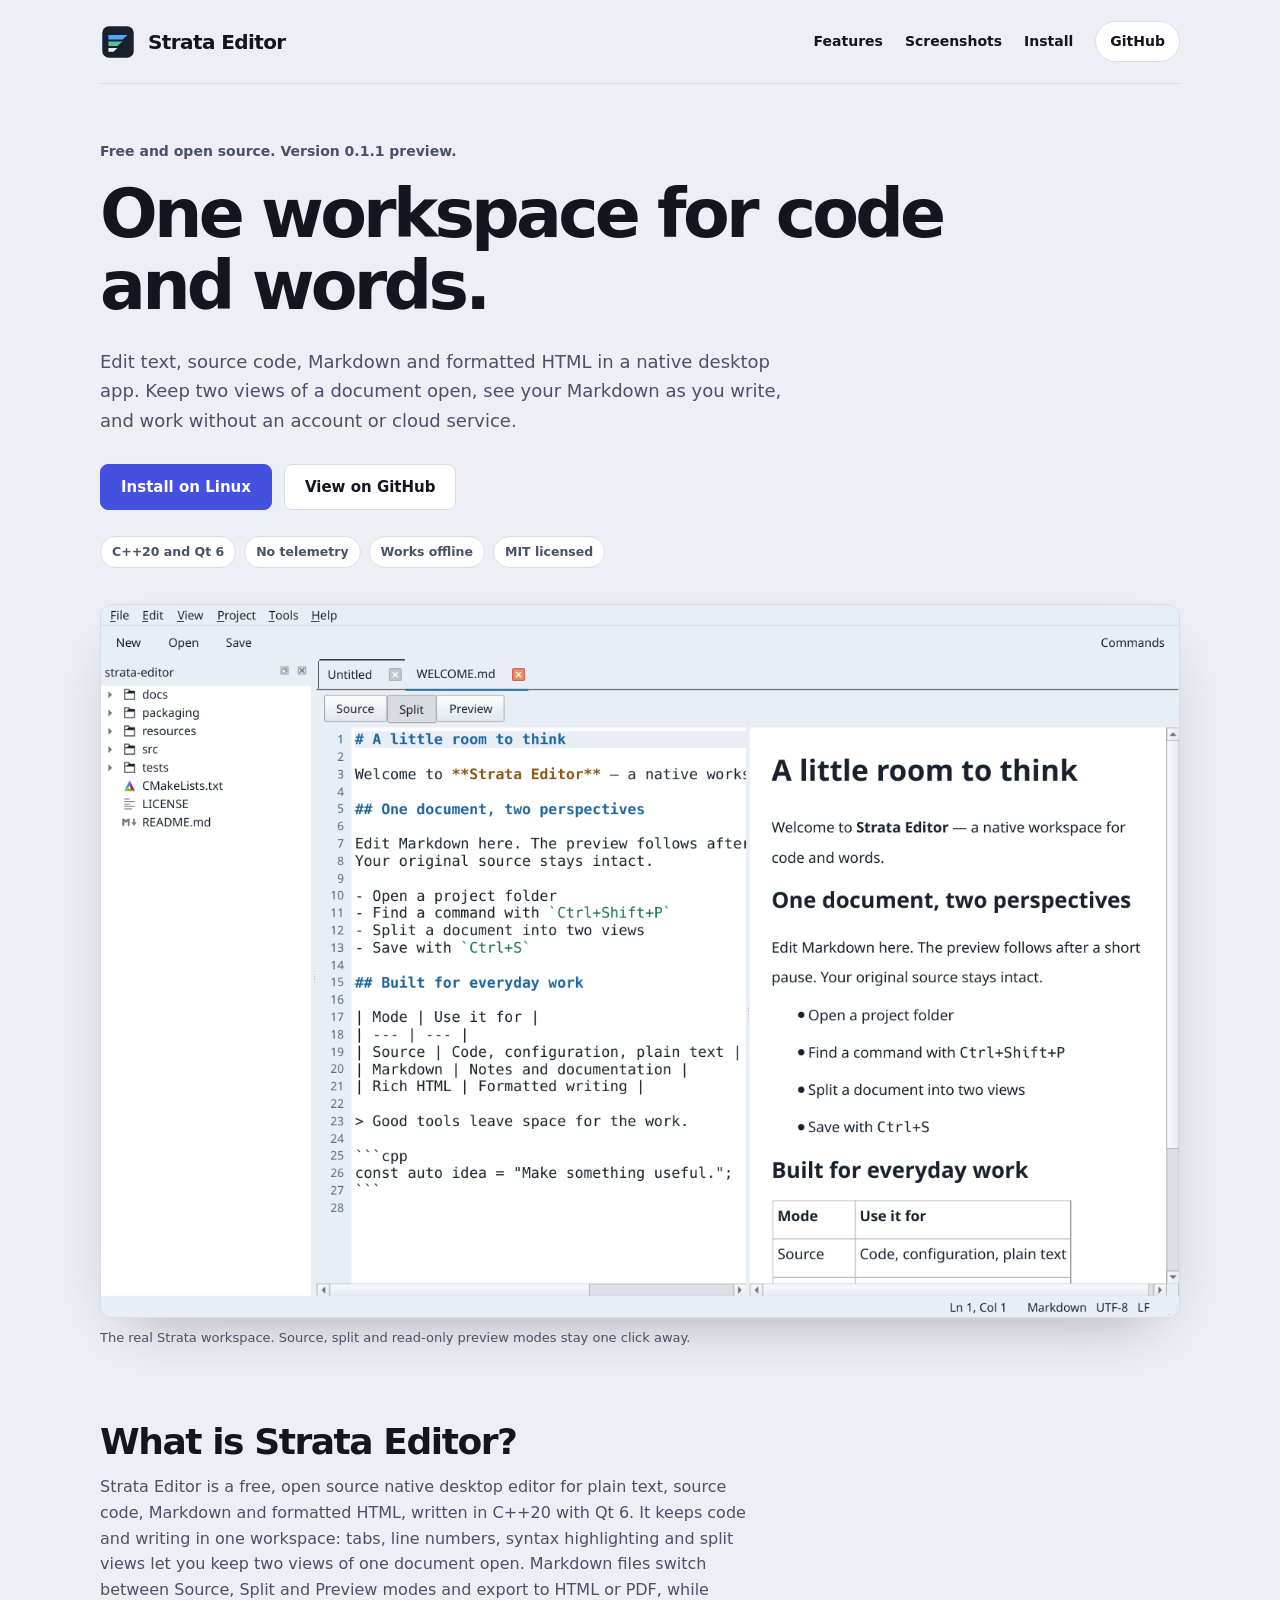
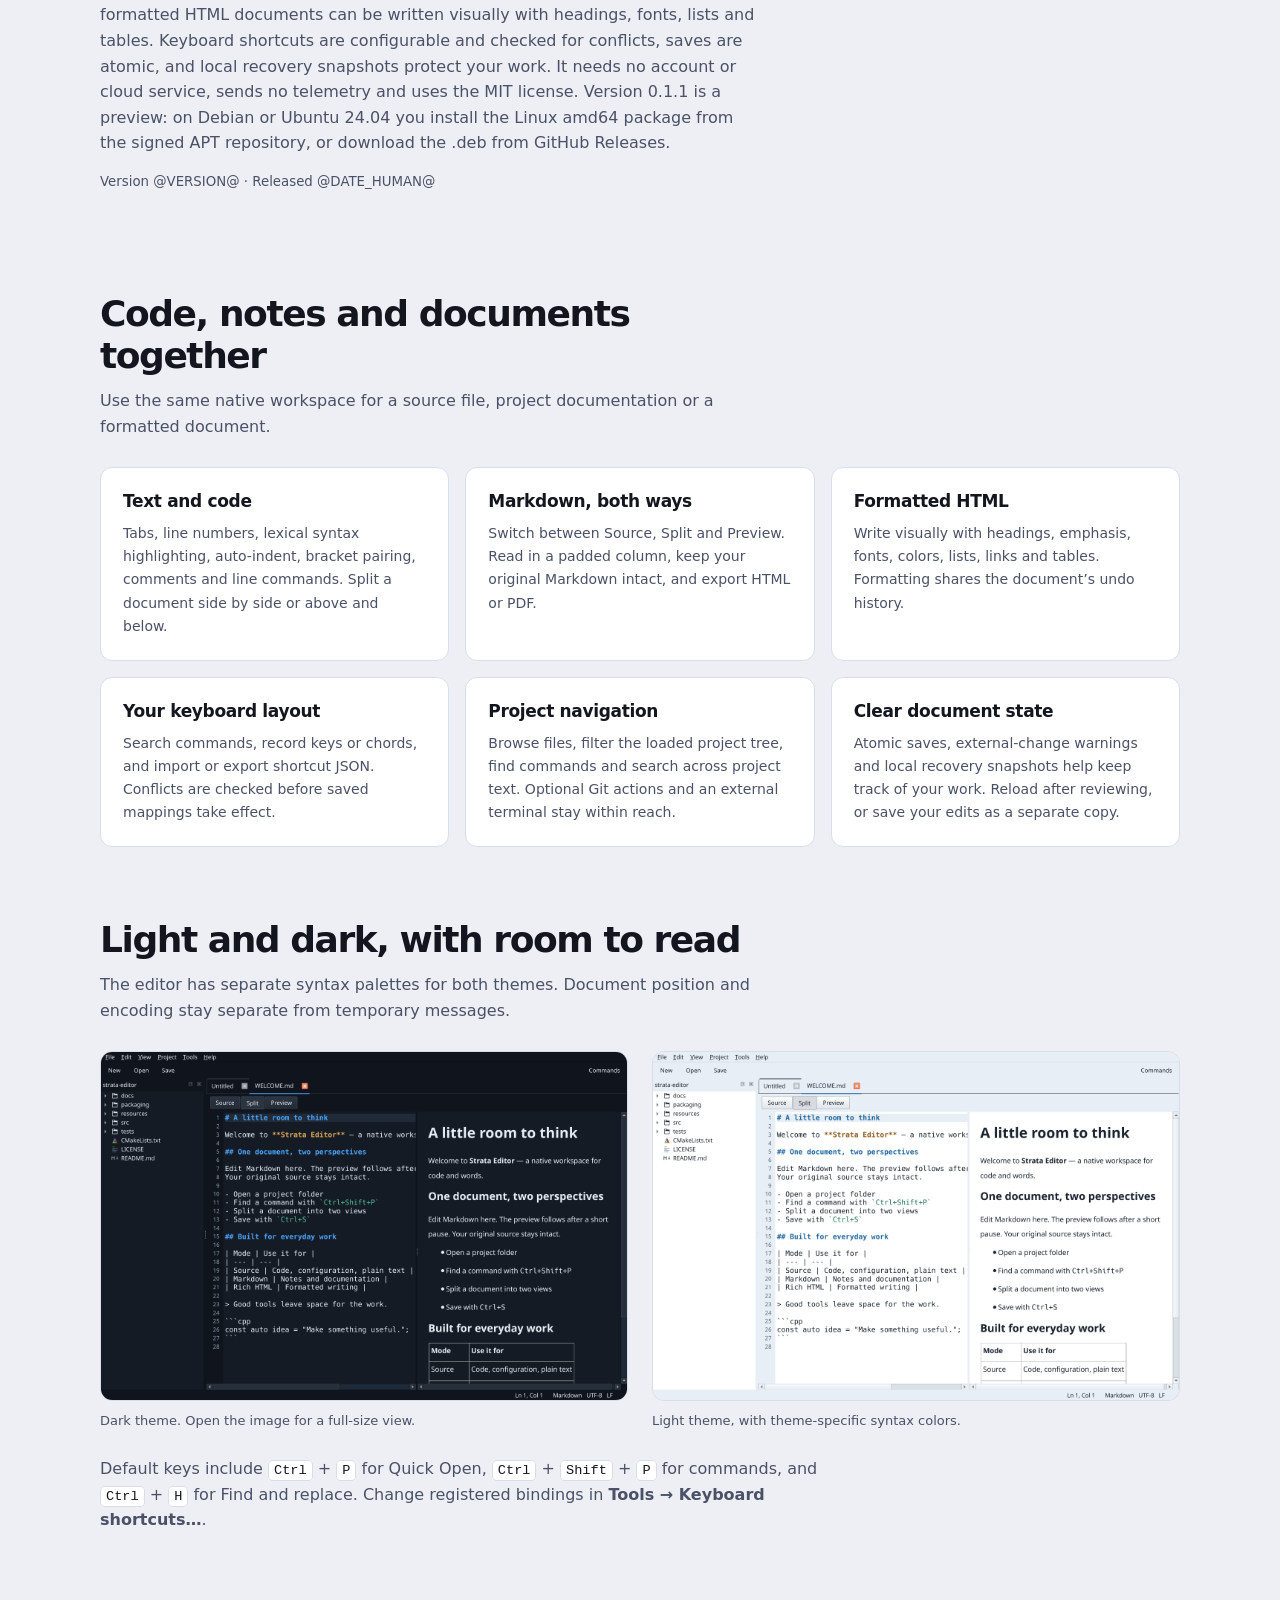
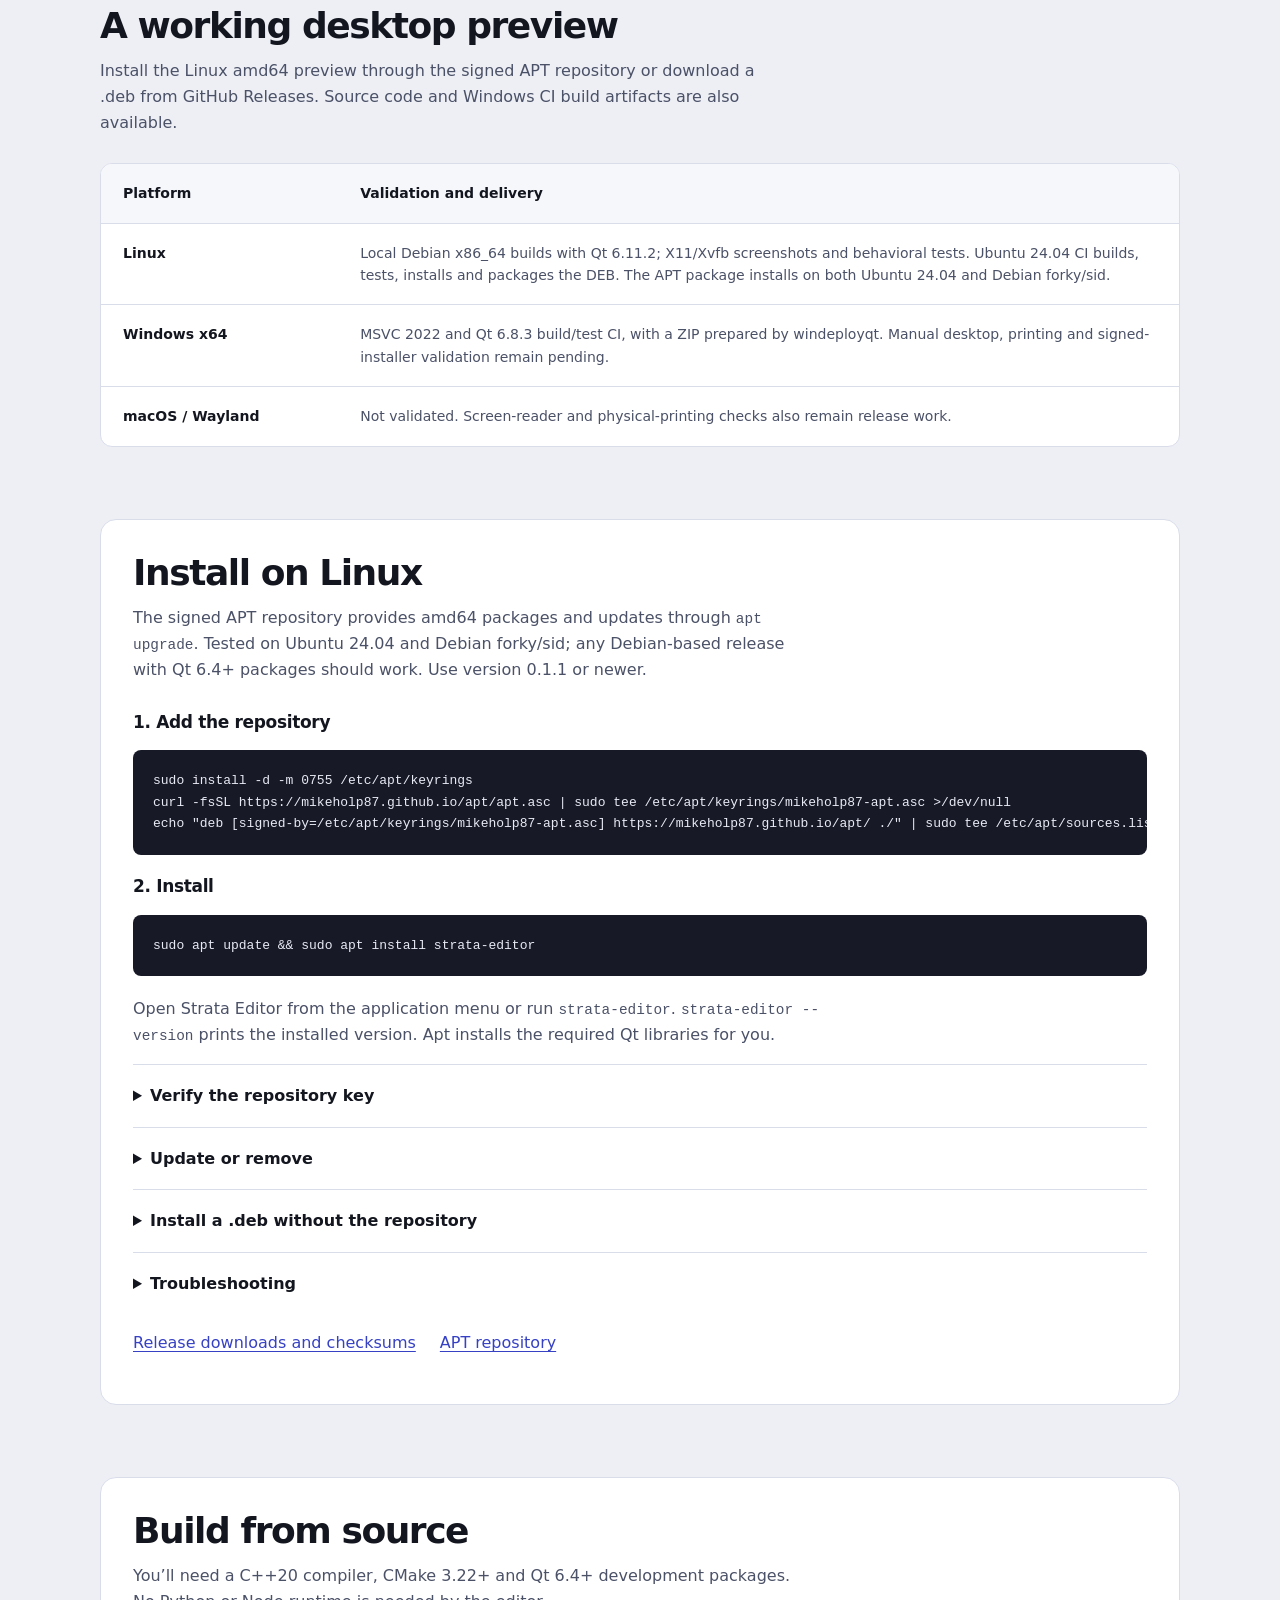
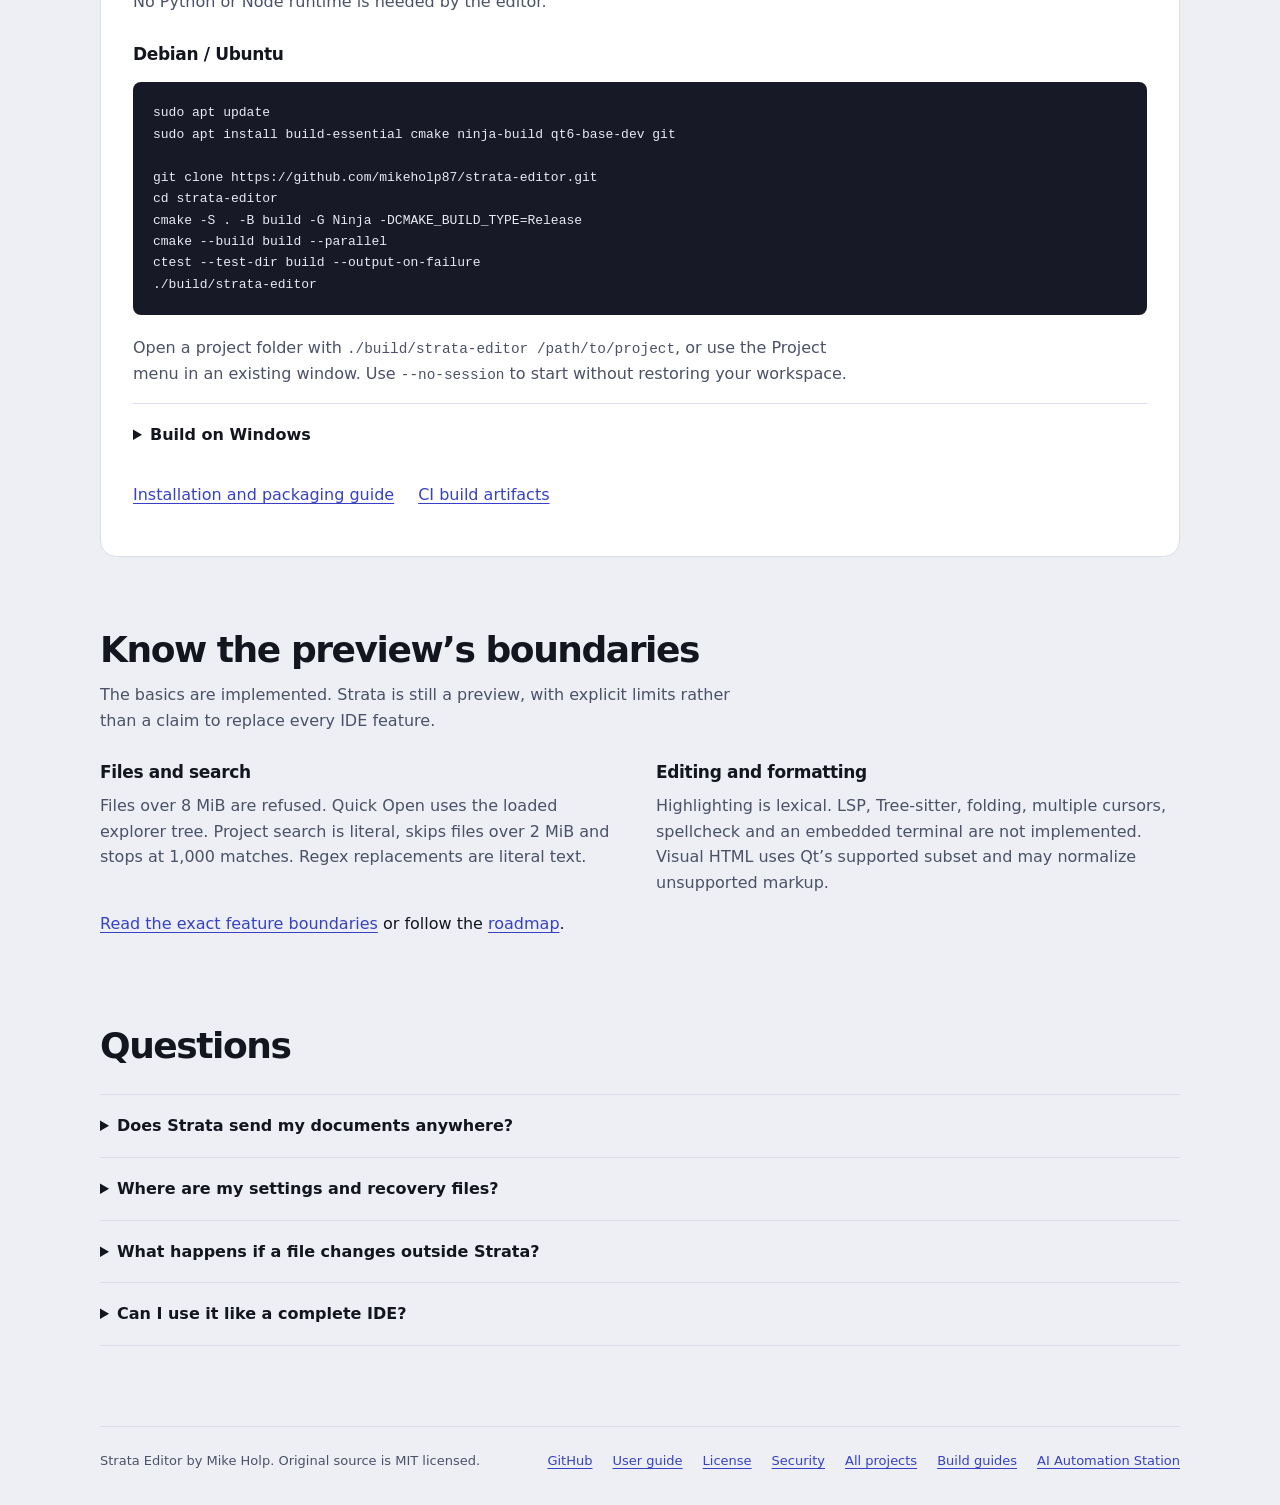
==== docs/index.html @ e6783d0c "Stamp the page version and date from the latest release The project page carries @VERSION@, @DATE@ a" ====
<!doctype html>
<html lang="en">
<head>
  <meta charset="utf-8">
  <meta name="viewport" content="width=device-width, initial-scale=1">
  <meta name="color-scheme" content="light dark">
  <meta name="theme-color" content="#edeff5" media="(prefers-color-scheme: light)">
  <meta name="theme-color" content="#0f1117" media="(prefers-color-scheme: dark)">
  <title>Strata Editor: native text, code and Markdown editing</title>
  <meta name="description" content="Strata Editor is a free, native C++20 and Qt 6 editor for text, code, Markdown and HTML. Split views, live preview, custom shortcuts, local recovery.">
  <link rel="canonical" href="https://mikeholp87.github.io/strata-editor/">
  <link rel="icon" href="./strata-editor.svg" type="image/svg+xml">
  <link rel="stylesheet" href="./site.css">
  <meta property="og:type" content="website">
  <meta property="og:site_name" content="Strata Editor">
  <meta property="og:title" content="Strata Editor: one workspace for code and words">
  <meta property="og:description" content="Native text, code, Markdown and rich HTML editing. Source/Split/Preview modes, customizable shortcuts and local recovery. Free and open source.">
  <meta property="og:url" content="https://mikeholp87.github.io/strata-editor/">
  <meta property="og:image" content="https://mikeholp87.github.io/strata-editor/screenshot.png">
  <meta property="og:image:alt" content="Strata Editor showing Markdown source beside its rendered preview in the dark theme">
  <meta name="twitter:card" content="summary_large_image">
  <meta name="twitter:title" content="Strata Editor: one workspace for code and words">
  <meta name="twitter:description" content="Native C++20 and Qt 6 editing for text, code, Markdown and formatted HTML. No telemetry or account.">
  <meta name="twitter:image" content="https://mikeholp87.github.io/strata-editor/screenshot.png">
  <meta name="twitter:image:alt" content="Strata Editor showing Markdown source beside its rendered preview in the dark theme">
  <script type="application/ld+json">
{
  "@context": "https://schema.org",
  "@type": "SoftwareApplication",
  "name": "Strata Editor",
  "description": "A native desktop editor for text, source code, Markdown and formatted HTML, with split views, live preview, configurable shortcuts and local recovery.",
  "applicationCategory": "DeveloperApplication",
  "operatingSystem": "Linux, Windows",
  "softwareVersion": "@VERSION@",
  "url": "https://mikeholp87.github.io/strata-editor/",
  "sameAs": "https://github.com/mikeholp87/strata-editor",
  "license": "https://github.com/mikeholp87/strata-editor/blob/main/LICENSE",
  "isAccessibleForFree": true,
  "author": {
    "@type": "Person",
    "name": "Mike Holp",
    "url": "https://www.ai-automation-station.com/about.html",
    "sameAs": [
      "https://github.com/mikeholp87",
      "https://www.ai-automation-station.com/"
    ]
  },
  "dateModified": "@DATE@",
  "downloadUrl": "https://github.com/mikeholp87/strata-editor/releases/latest"
}
</script>
</head>
<body>
  <a class="skip" href="#content">Skip to content</a>
  <div class="wrap">
    <header class="site-header">
      <a class="brand" href="./" aria-label="Strata Editor home"><img src="./strata-editor.svg" alt="" width="36" height="36">Strata Editor</a>
      <nav class="nav" aria-label="Main navigation">
        <a class="hide-small" href="#features">Features</a>
        <a class="hide-small" href="#screenshots">Screenshots</a>
        <a href="#install">Install</a>
        <a class="pill" href="https://github.com/mikeholp87/strata-editor">GitHub</a>
      </nav>
    </header>
    <main id="content">
      <section class="hero" aria-labelledby="hero-title">
        <p class="status">Free and open source. Version 0.1.1 preview.</p>
        <h1 id="hero-title">One workspace for code and words.</h1>
        <p class="lead">Edit text, source code, Markdown and formatted HTML in a native desktop app. Keep two views of a document open, see your Markdown as you write, and work without an account or cloud service.</p>
        <div class="actions">
          <a class="button" href="#install">Install on Linux</a>
          <a class="button secondary" href="https://github.com/mikeholp87/strata-editor">View on GitHub</a>
        </div>
        <ul class="badges" aria-label="Project highlights">
          <li>C++20 and Qt 6</li><li>No telemetry</li><li>Works offline</li><li>MIT licensed</li>
        </ul>
        <figure class="workspace">
          <picture>
              <source media="(prefers-color-scheme: light)" srcset="./screenshot-light.png">
              <img src="./screenshot.png" width="1416" height="936" fetchpriority="high" alt="Strata Editor with a project explorer, Markdown source on the left, and a rendered preview on the right">
          </picture>
          <figcaption>The real Strata workspace. Source, split and read-only preview modes stay one click away.</figcaption>
        </figure>
      </section>
<section id="what-is" class="section" aria-labelledby="what-is-title">
<div class="section-head">
<h2 id="what-is-title">What is Strata Editor?</h2>
<p>Strata Editor is a free, open source native desktop editor for plain text, source code, Markdown and formatted HTML, written in C++20 with Qt 6. It keeps code and writing in one workspace: tabs, line numbers, syntax highlighting and split views let you keep two views of one document open. Markdown files switch between Source, Split and Preview modes and export to HTML or PDF, while formatted HTML documents can be written visually with headings, fonts, lists and tables. Keyboard shortcuts are configurable and checked for conflicts, saves are atomic, and local recovery snapshots protect your work. It needs no account or cloud service, sends no telemetry and uses the MIT license. Version 0.1.1 is a preview: on Debian or Ubuntu 24.04 you install the Linux amd64 package from the signed APT repository, or download the .deb from GitHub Releases.</p>
<p><small>Version @VERSION@ · Released @DATE_HUMAN@</small></p>
</div>
</section>


      <section class="section" id="features" aria-labelledby="features-title">
        <div class="section-head">
          <h2 id="features-title">Code, notes and documents together</h2>
          <p>Use the same native workspace for a source file, project documentation or a formatted document.</p>
        </div>
        <div class="feature-grid">
          <article class="card"><h3>Text and code</h3><p>Tabs, line numbers, lexical syntax highlighting, auto-indent, bracket pairing, comments and line commands. Split a document side by side or above and below.</p></article>
          <article class="card"><h3>Markdown, both ways</h3><p>Switch between Source, Split and Preview. Read in a padded column, keep your original Markdown intact, and export HTML or PDF.</p></article>
          <article class="card"><h3>Formatted HTML</h3><p>Write visually with headings, emphasis, fonts, colors, lists, links and tables. Formatting shares the document’s undo history.</p></article>
          <article class="card"><h3>Your keyboard layout</h3><p>Search commands, record keys or chords, and import or export shortcut JSON. Conflicts are checked before saved mappings take effect.</p></article>
          <article class="card"><h3>Project navigation</h3><p>Browse files, filter the loaded project tree, find commands and search across project text. Optional Git actions and an external terminal stay within reach.</p></article>
          <article class="card"><h3>Clear document state</h3><p>Atomic saves, external-change warnings and local recovery snapshots help keep track of your work. Reload after reviewing, or save your edits as a separate copy.</p></article>
        </div>
      </section>

      <section class="section" id="screenshots" aria-labelledby="screenshots-title">
        <div class="section-head"><h2 id="screenshots-title">Light and dark, with room to read</h2><p>The editor has separate syntax palettes for both themes. Document position and encoding stay separate from temporary messages.</p></div>
        <div class="shots-grid">
          <figure class="shot"><a href="./screenshot.png"><img src="./screenshot.png" width="1416" height="936" loading="lazy" alt="Strata Editor’s Markdown split view in the dark theme"></a><figcaption>Dark theme. Open the image for a full-size view.</figcaption></figure>
          <figure class="shot"><a href="./screenshot-light.png"><img src="./screenshot-light.png" width="1416" height="936" loading="lazy" alt="Strata Editor’s Markdown split view in the light theme"></a><figcaption>Light theme, with theme-specific syntax colors.</figcaption></figure>
        </div>
        <p class="note">Default keys include <kbd>Ctrl</kbd> + <kbd>P</kbd> for Quick Open, <kbd>Ctrl</kbd> + <kbd>Shift</kbd> + <kbd>P</kbd> for commands, and <kbd>Ctrl</kbd> + <kbd>H</kbd> for Find and replace. Change registered bindings in <strong>Tools → Keyboard shortcuts…</strong>.</p>
      </section>

      <section class="section" id="platforms" aria-labelledby="platforms-title">
        <div class="section-head"><h2 id="platforms-title">A working desktop preview</h2><p>Install the Linux amd64 preview through the signed APT repository or download a .deb from GitHub Releases. Source code and Windows CI build artifacts are also available.</p></div>
        <div class="table-wrap" tabindex="0" role="region" aria-label="Platform validation, horizontally scrollable">
          <table aria-labelledby="platforms-title">
            <thead><tr><th scope="col">Platform</th><th scope="col">Validation and delivery</th></tr></thead>
            <tbody>
              <tr><th scope="row">Linux</th><td>Local Debian x86_64 builds with Qt 6.11.2; X11/Xvfb screenshots and behavioral tests. Ubuntu 24.04 CI builds, tests, installs and packages the DEB. The APT package installs on both Ubuntu 24.04 and Debian forky/sid.</td></tr>
              <tr><th scope="row">Windows x64</th><td>MSVC 2022 and Qt 6.8.3 build/test CI, with a ZIP prepared by windeployqt. Manual desktop, printing and signed-installer validation remain pending.</td></tr>
              <tr><th scope="row">macOS / Wayland</th><td>Not validated. Screen-reader and physical-printing checks also remain release work.</td></tr>
            </tbody>
          </table>
        </div>
      </section>

      <section class="section" id="install" aria-labelledby="install-title">
        <div class="build-panel">
          <div class="section-head"><h2 id="install-title">Install on Linux</h2><p>The signed APT repository provides amd64 packages and updates through <code>apt upgrade</code>. Tested on Ubuntu 24.04 and Debian forky/sid; any Debian-based release with Qt 6.4+ packages should work. Use version 0.1.1 or newer.</p></div>
          <h3>1. Add the repository</h3>
          <pre tabindex="0" role="region" aria-label="Add the APT repository"><code>sudo install -d -m 0755 /etc/apt/keyrings
curl -fsSL https://mikeholp87.github.io/apt/apt.asc | sudo tee /etc/apt/keyrings/mikeholp87-apt.asc &gt;/dev/null
echo &quot;deb [signed-by=/etc/apt/keyrings/mikeholp87-apt.asc] https://mikeholp87.github.io/apt/ ./&quot; | sudo tee /etc/apt/sources.list.d/mikeholp87-apt.list</code></pre>
          <h3>2. Install</h3>
          <pre tabindex="0" role="region" aria-label="Install Strata Editor"><code>sudo apt update &amp;&amp; sudo apt install strata-editor</code></pre>
          <p>Open Strata Editor from the application menu or run <code>strata-editor</code>. <code>strata-editor --version</code> prints the installed version. Apt installs the required Qt libraries for you.</p>
          <details><summary>Verify the repository key</summary><p>The key fingerprint should be <code>E4C2 92E5 08CB 8700 6F7C 904E 7F08 D91D 3A1D 8F76</code>.</p>
            <pre tabindex="0" role="region" aria-label="Show the key fingerprint"><code>gpg --show-keys --with-fingerprint /etc/apt/keyrings/mikeholp87-apt.asc</code></pre>
          </details>
          <details><summary>Update or remove</summary><p>Updates arrive with your normal system upgrades. Settings, sessions and recovery files stay in <code>~/.local/share/StrataEditor/</code> until you delete them.</p>
            <pre tabindex="0" role="region" aria-label="Update and remove commands"><code># update
sudo apt update &amp;&amp; sudo apt upgrade

# remove the app
sudo apt remove strata-editor

# also remove the repository
sudo rm /etc/apt/sources.list.d/mikeholp87-apt.list /etc/apt/keyrings/mikeholp87-apt.asc</code></pre>
          </details>
          <details><summary>Install a .deb without the repository</summary><p>Download the .deb and <code>SHA256SUMS</code> from the release page, check the checksum, then install the file. A manually installed .deb does not update itself.</p>
            <pre tabindex="0" role="region" aria-label="Install a downloaded deb"><code>sha256sum -c SHA256SUMS --ignore-missing
sudo apt install ./strata-editor_&lt;version&gt;_amd64.deb</code></pre>
          </details>
          <details><summary>Troubleshooting</summary><p>If apt says <code>libqt6gui6t64 ... is not installable</code>, you are getting version 0.1.0, which named Qt packages that Debian does not have. Run <code>sudo apt update</code> and install again to get 0.1.1 or newer.</p><p>If <code>strata-editor --version</code> shows an older version after upgrading, an earlier manual copy such as <code>~/.local/bin/strata-editor</code> comes first in your <code>PATH</code>. Check with <code>type -a strata-editor</code>.</p></details>
          <p class="build-links"><a href="https://github.com/mikeholp87/strata-editor/releases">Release downloads and checksums</a><a href="https://mikeholp87.github.io/apt/">APT repository</a></p>
        </div>
      </section>

      <section class="section" id="build" aria-labelledby="build-title">
        <div class="build-panel">
          <div class="section-head"><h2 id="build-title">Build from source</h2><p>You’ll need a C++20 compiler, CMake 3.22+ and Qt 6.4+ development packages. No Python or Node runtime is needed by the editor.</p></div>
          <h3>Debian / Ubuntu</h3>
          <pre tabindex="0" role="region" aria-label="Linux build commands"><code>sudo apt update
sudo apt install build-essential cmake ninja-build qt6-base-dev git

git clone https://github.com/mikeholp87/strata-editor.git
cd strata-editor
cmake -S . -B build -G Ninja -DCMAKE_BUILD_TYPE=Release
cmake --build build --parallel
ctest --test-dir build --output-on-failure
./build/strata-editor</code></pre>
          <p>Open a project folder with <code>./build/strata-editor /path/to/project</code>, or use the Project menu in an existing window. Use <code>--no-session</code> to start without restoring your workspace.</p>
          <details><summary>Build on Windows</summary><p>Use a Visual Studio 2022 developer PowerShell and a matching Qt 6 x64 installation. Replace the example Qt path with your own.</p>
            <pre tabindex="0" role="region" aria-label="Windows build commands"><code>git clone https://github.com/mikeholp87/strata-editor.git
cd strata-editor
$strataQt = "C:/Qt/6.8.3/msvc2022_64"
$env:PATH = "$strataQt/bin;$env:PATH"
cmake -S . -B build -A x64 -DCMAKE_PREFIX_PATH="$strataQt"
cmake --build build --config Release --parallel
ctest --test-dir build -C Release --output-on-failure
.\build\Release\strata-editor.exe</code></pre>
          </details>
          <p class="build-links"><a href="https://github.com/mikeholp87/strata-editor/blob/main/docs/BUILDING.md">Installation and packaging guide</a><a href="https://github.com/mikeholp87/strata-editor/actions/workflows/build.yml">CI build artifacts</a></p>
        </div>
      </section>

      <section class="section" id="preview" aria-labelledby="preview-title">
        <div class="section-head"><h2 id="preview-title">Know the preview’s boundaries</h2><p>The basics are implemented. Strata is still a preview, with explicit limits rather than a claim to replace every IDE feature.</p></div>
        <div class="limits-grid">
          <div><h3>Files and search</h3><p>Files over 8 MiB are refused. Quick Open uses the loaded explorer tree. Project search is literal, skips files over 2 MiB and stops at 1,000 matches. Regex replacements are literal text.</p></div>
          <div><h3>Editing and formatting</h3><p>Highlighting is lexical. LSP, Tree-sitter, folding, multiple cursors, spellcheck and an embedded terminal are not implemented. Visual HTML uses Qt’s supported subset and may normalize unsupported markup.</p></div>
        </div>
        <p><a href="https://github.com/mikeholp87/strata-editor/blob/main/docs/FEATURES.md">Read the exact feature boundaries</a> or follow the <a href="https://github.com/mikeholp87/strata-editor/blob/main/docs/ROADMAP.md">roadmap</a>.</p>
      </section>

      <section class="section faq" id="faq" aria-labelledby="faq-title">
        <div class="section-head"><h2 id="faq-title">Questions</h2></div>
        <details><summary>Does Strata send my documents anywhere?</summary><p>No. There is no telemetry, account or cloud service. Editing and preview rendering work offline, and document content cannot load remote images or resources. Optional Git and terminal actions use your system tools only when you request them.</p></details>
        <details><summary>Where are my settings and recovery files?</summary><p>Preferences use QSettings under StrataEditor/StrataEditor. Session and recovery files use the platform’s application-data directory, normally <code>~/.local/share/StrataEditor/strata-editor</code> on Linux. Recovery files can contain unsaved document text. A single application instance owns this storage.</p></details>
        <details><summary>What happens if a file changes outside Strata?</summary><p>The editor keeps your buffer and displays a persistent warning. Saving over the changed file is blocked. Reload after reviewing, or save a separate copy; reloading unsaved edits asks before discarding them.</p></details>
        <details><summary>Can I use it like a complete IDE?</summary><p>The preview handles everyday text, code and writing workflows. Language servers, parser-based highlighting, project-wide replacement and other advanced features remain on the roadmap. See the <a href="https://github.com/mikeholp87/strata-editor/blob/main/README.md">README</a> for current capabilities and limitations.</p></details>
      </section>
    </main>
    <footer class="site-footer"><p>Strata Editor by Mike Holp. Original source is MIT licensed.</p><nav aria-label="Footer"><a href="https://github.com/mikeholp87/strata-editor">GitHub</a><a href="https://github.com/mikeholp87/strata-editor/blob/main/docs/USER_GUIDE.md">User guide</a><a href="https://github.com/mikeholp87/strata-editor/blob/main/LICENSE">License</a><a href="https://github.com/mikeholp87/strata-editor/blob/main/SECURITY.md">Security</a><a href="https://mikeholp87.github.io/">All projects</a><a href="https://www.ai-automation-station.com/guides.html">Build guides</a><a href="https://www.ai-automation-station.com/">AI Automation Station</a></nav></footer>
  </div>
</body>
</html>
---- docs/site.css ----
:root {
  color-scheme: light dark;
  --bg: #edeff5;
  --paper: #fff;
  --soft: #f6f7fb;
  --ink: #14161f;
  --muted: #4b5167;
  --line: #d9ddea;
  --blue: #4350e0;
  --blue-ink: #3641c4;
  --on-blue: #fff;
  --code-bg: #171a26;
  --code-ink: #e8eaf4;
  font-family: Inter, "Segoe UI", system-ui, -apple-system, sans-serif;
  color: var(--ink);
  background: var(--bg);
  font-synthesis: none;
  text-rendering: optimizeLegibility;
  scroll-behavior: smooth;
}
@media (prefers-color-scheme: dark) {
  :root {
    --bg: #0f1117;
    --paper: #171a23;
    --soft: #1b1f2a;
    --ink: #eef0f7;
    --muted: #a9afc4;
    --line: #2a2f3d;
    --blue: #8b95ff;
    --blue-ink: #a3abff;
    --on-blue: #0f1117;
    --code-bg: #0a0c12;
  }
}
* { box-sizing: border-box; }
body { margin: 0; font-size: 16px; line-height: 1.6; }
a { color: var(--blue-ink); text-underline-offset: .2em; }
a:hover { text-decoration-thickness: 2px; }
a:focus-visible, summary:focus-visible, [tabindex]:focus-visible {
  outline: 3px solid var(--blue);
  outline-offset: 4px;
  border-radius: 4px;
}
.skip {
  position: absolute;
  left: 12px;
  top: -80px;
  z-index: 10;
  padding: 10px 14px;
  border-radius: 8px;
  background: var(--blue);
  color: var(--on-blue);
  font-weight: 700;
}
.skip:focus { top: 12px; }
.wrap { width: min(1080px, calc(100% - 40px)); margin: auto; }
.site-header {
  min-height: 84px;
  display: flex;
  align-items: center;
  justify-content: space-between;
  gap: 16px;
  border-bottom: 1px solid var(--line);
}
.brand {
  display: inline-flex;
  align-items: center;
  gap: 12px;
  color: var(--ink);
  font-size: 20px;
  font-weight: 750;
  letter-spacing: -.03em;
  text-decoration: none;
  white-space: nowrap;
}
.brand img { display: block; }
.nav { display: flex; align-items: center; gap: 22px; font-size: 14px; font-weight: 600; }
.nav a { color: var(--ink); text-decoration: none; }
.nav a:hover { color: var(--blue-ink); text-decoration: underline; }
.pill { padding: 8px 14px; border: 1px solid var(--line); border-radius: 999px; background: var(--paper); }
.hero { padding: 56px 0 0; }
.status { margin: 0 0 16px; color: var(--muted); font-size: 14px; font-weight: 650; }
h1 { max-width: 20ch; margin: 0; font-size: clamp(38px, 5.5vw, 68px); line-height: 1.06; letter-spacing: -.055em; }
.lead { max-width: 60ch; margin: 24px 0 0; color: var(--muted); font-size: 18px; line-height: 1.65; }
.actions { display: flex; flex-wrap: wrap; gap: 12px; margin-top: 28px; }
.button { display: inline-flex; align-items: center; min-height: 46px; padding: 8px 20px; border: 1px solid var(--blue); border-radius: 8px; background: var(--blue); color: var(--on-blue); font-size: 15px; font-weight: 750; text-decoration: none; }
.button:hover { text-decoration: underline; }
.button.secondary { border-color: var(--line); background: var(--paper); color: var(--ink); }
.badges { display: flex; flex-wrap: wrap; gap: 8px; margin: 26px 0 0; padding: 0; list-style: none; }
.badges li { padding: 5px 11px; border: 1px solid var(--line); border-radius: 999px; background: var(--paper); color: var(--muted); font-size: 12.5px; font-weight: 650; }
.workspace { margin: 36px 0 0; }
.workspace img, .shot img { display: block; width: 100%; height: auto; border: 1px solid var(--line); border-radius: 12px; background: var(--paper); }
.workspace img { box-shadow: 0 24px 60px -28px rgb(20 22 31 / 35%); }
figcaption { margin-top: 10px; color: var(--muted); font-size: 13px; }
.section { padding-top: 72px; scroll-margin-top: 24px; }
.section-head { max-width: 65ch; margin-bottom: 28px; }
h2 { margin: 0; font-size: clamp(26px, 3.2vw, 36px); letter-spacing: -.04em; line-height: 1.15; }
h3 { margin: 0 0 8px; font-size: 17px; letter-spacing: -.02em; line-height: 1.4; }
.section-head p { margin: 12px 0 0; color: var(--muted); }
.feature-grid { display: grid; grid-template-columns: repeat(3, minmax(0, 1fr)); gap: 16px; }
.card { padding: 22px; border: 1px solid var(--line); border-radius: 12px; background: var(--paper); }
.card p { margin: 0; color: var(--muted); font-size: 14px; line-height: 1.65; }
.shots-grid { display: grid; grid-template-columns: repeat(2, minmax(0, 1fr)); gap: 24px; }
.shot { min-width: 0; margin: 0; }
.shot a { display: block; }
.note { max-width: 72ch; margin: 24px 0 0; color: var(--muted); }
kbd { padding: 2px 5px; border: 1px solid var(--line); border-radius: 4px; background: var(--paper); color: var(--ink); font-size: .85em; }
.table-wrap { overflow-x: auto; border: 1px solid var(--line); border-radius: 12px; background: var(--paper); }
table { width: 100%; border-collapse: collapse; text-align: left; }
th, td { padding: 18px 22px; border-bottom: 1px solid var(--line); vertical-align: top; }
thead { background: var(--soft); }
th { font-size: 14px; font-weight: 700; }
tbody th { width: 22%; min-width: 150px; }
td { color: var(--muted); font-size: 14px; }
tbody tr:last-child > * { border-bottom: 0; }
.build-panel { padding: 32px; border: 1px solid var(--line); border-radius: 16px; background: var(--paper); }
.build-panel p { max-width: 72ch; color: var(--muted); overflow-wrap: anywhere; }
pre { margin: 16px 0 20px; padding: 20px; overflow-x: auto; border-radius: 8px; background: var(--code-bg); color: var(--code-ink); font-size: 13px; line-height: 1.65; tab-size: 2; }
code, kbd { font-family: ui-monospace, "Cascadia Code", "SFMono-Regular", Consolas, monospace; }
p code { overflow-wrap: anywhere; font-size: .9em; }
.build-links { display: flex; flex-wrap: wrap; gap: 10px 24px; }
.limits-grid { display: grid; grid-template-columns: repeat(2, minmax(0, 1fr)); gap: 32px; }
.limits-grid p { max-width: 65ch; margin: 0; color: var(--muted); }
details { border-top: 1px solid var(--line); }
summary { padding: 18px 0; cursor: pointer; font-weight: 650; }
details p { max-width: 72ch; margin: 0 0 20px; color: var(--muted); overflow-wrap: anywhere; }
.faq details:last-child { border-bottom: 1px solid var(--line); }
.site-footer { display: flex; flex-wrap: wrap; justify-content: space-between; gap: 12px 24px; margin-top: 80px; padding: 24px 0 36px; border-top: 1px solid var(--line); color: var(--muted); font-size: 13px; }
.site-footer p { margin: 0; }
.site-footer nav { display: flex; flex-wrap: wrap; gap: 6px 20px; }
@media (max-width: 850px) {
  .feature-grid { grid-template-columns: repeat(2, minmax(0, 1fr)); }
}
@media (max-width: 640px) {
  .wrap { width: calc(100% - 32px); }
  .site-header { min-height: 72px; }
  .brand { gap: 8px; font-size: 18px; }
  .brand img { width: 30px; height: 30px; }
  .nav { gap: 12px; font-size: 13px; }
  .nav .hide-small { display: none; }
  .pill { padding: 7px 10px; }
  .hero { padding-top: 36px; }
  .section { padding-top: 52px; }
  .feature-grid, .shots-grid, .limits-grid { grid-template-columns: 1fr; }
  .shots-grid, .limits-grid { gap: 24px; }
  .build-panel { padding: 24px 18px; }
  th, td { padding: 14px; }
  tbody th { min-width: 110px; }
  pre { padding: 16px; font-size: 12px; }
  .site-footer { margin-top: 56px; }
}
@media (max-width: 359px) {
  .brand { font-size: 16px; }
  .nav { gap: 8px; }
  .pill { padding-inline: 8px; }
}
@media (prefers-reduced-motion: reduce) {
  :root { scroll-behavior: auto; }
}
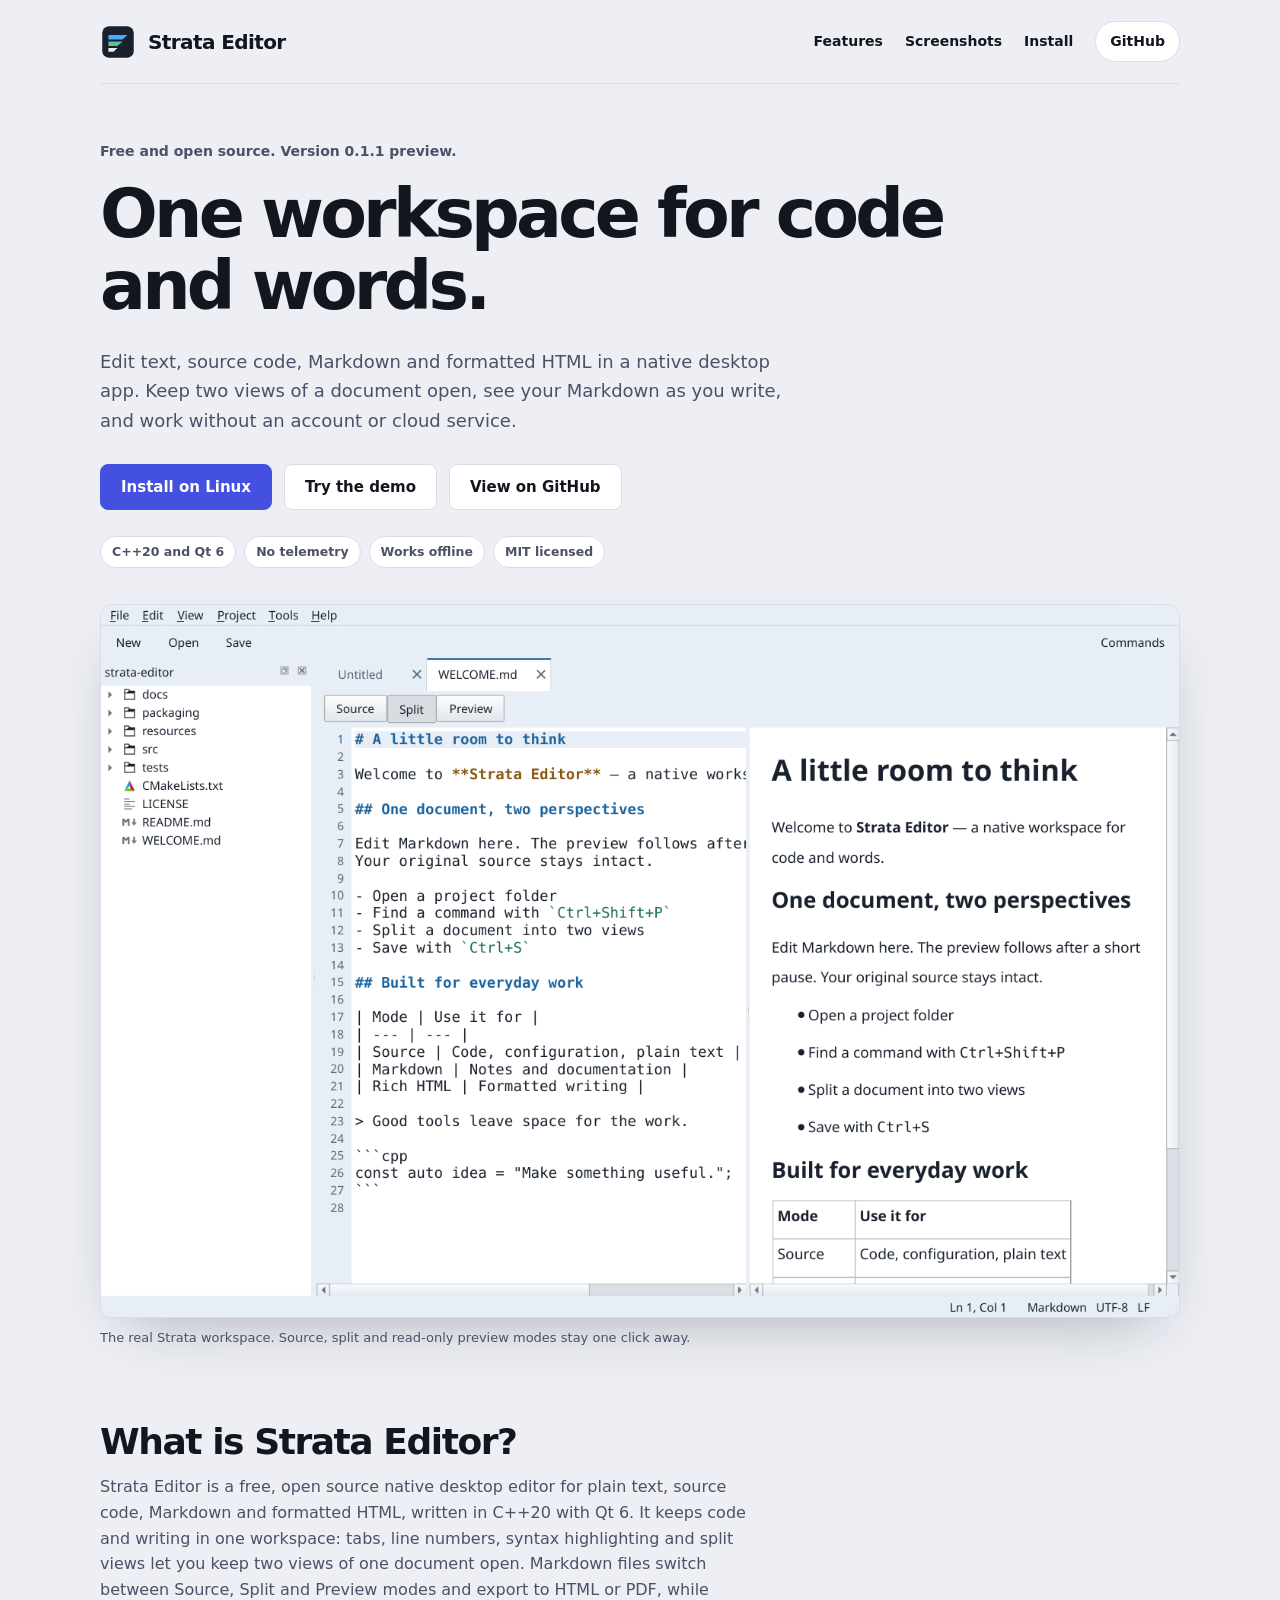
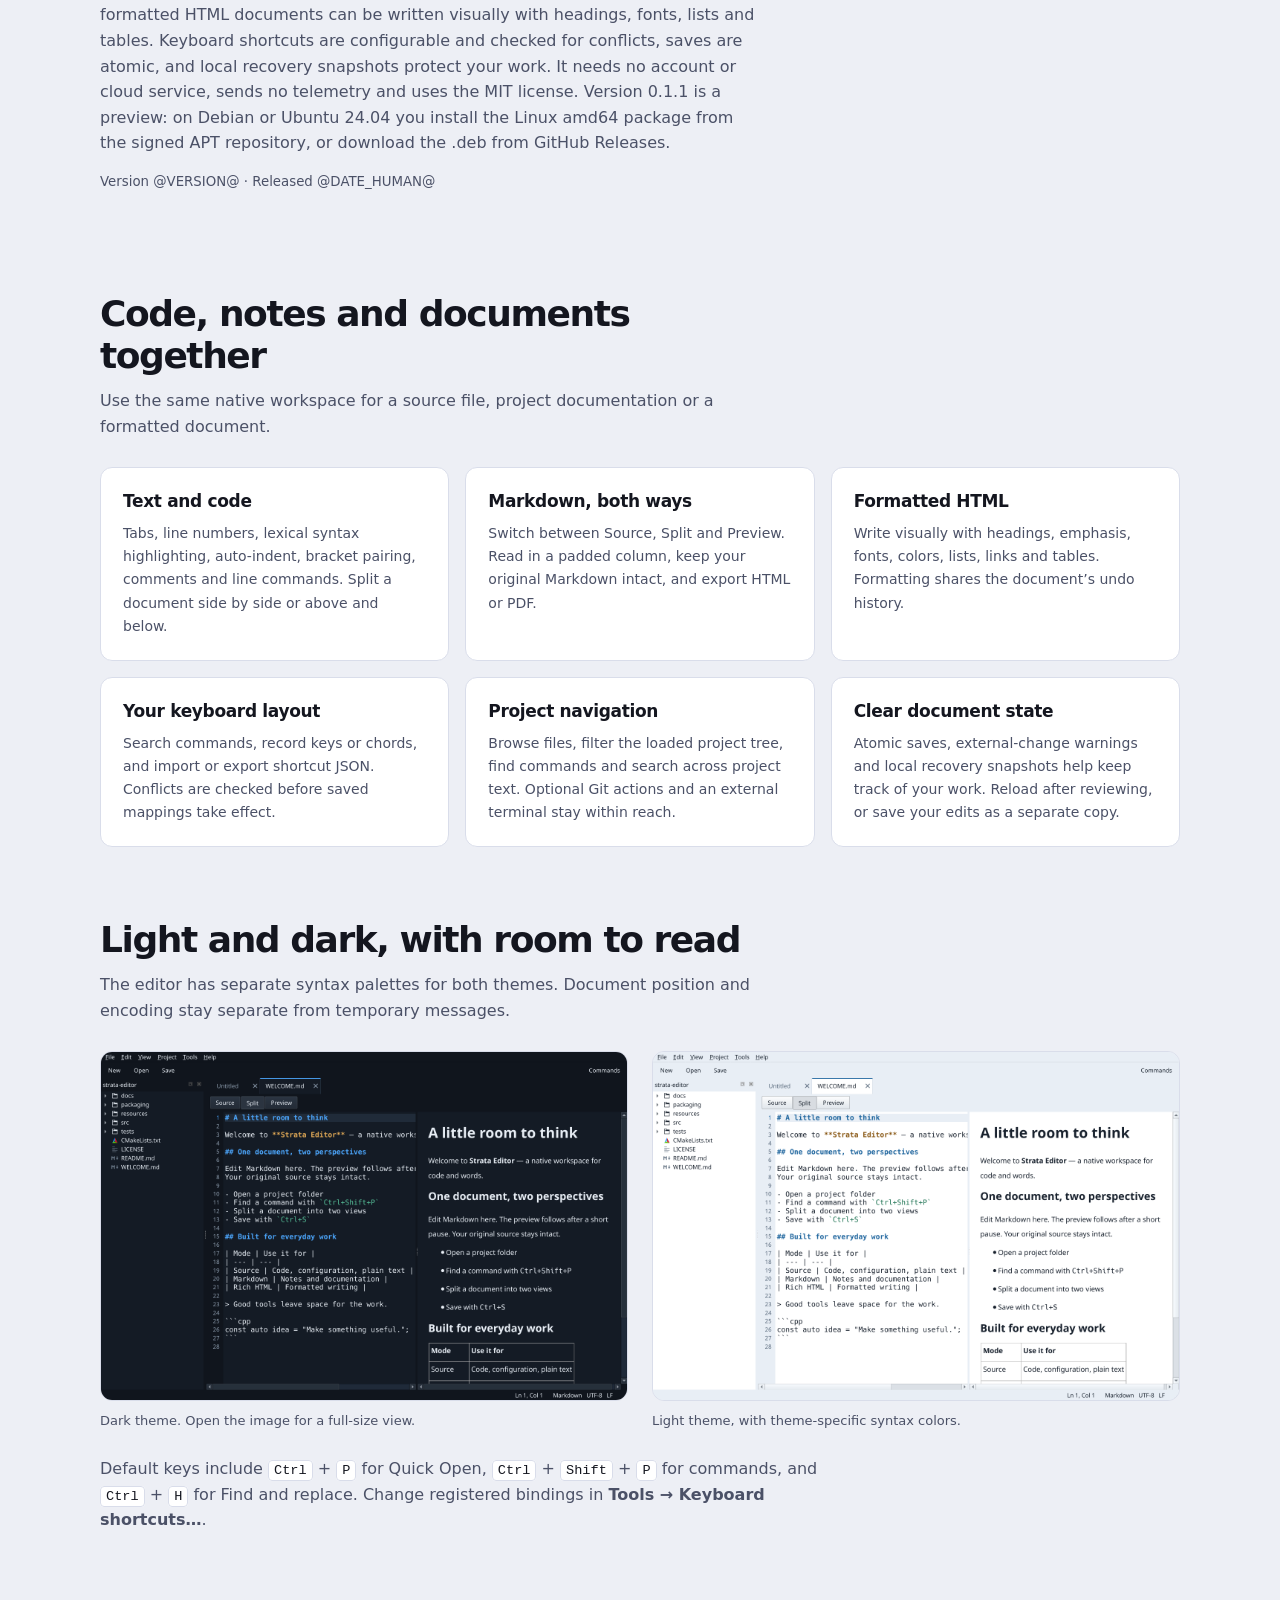
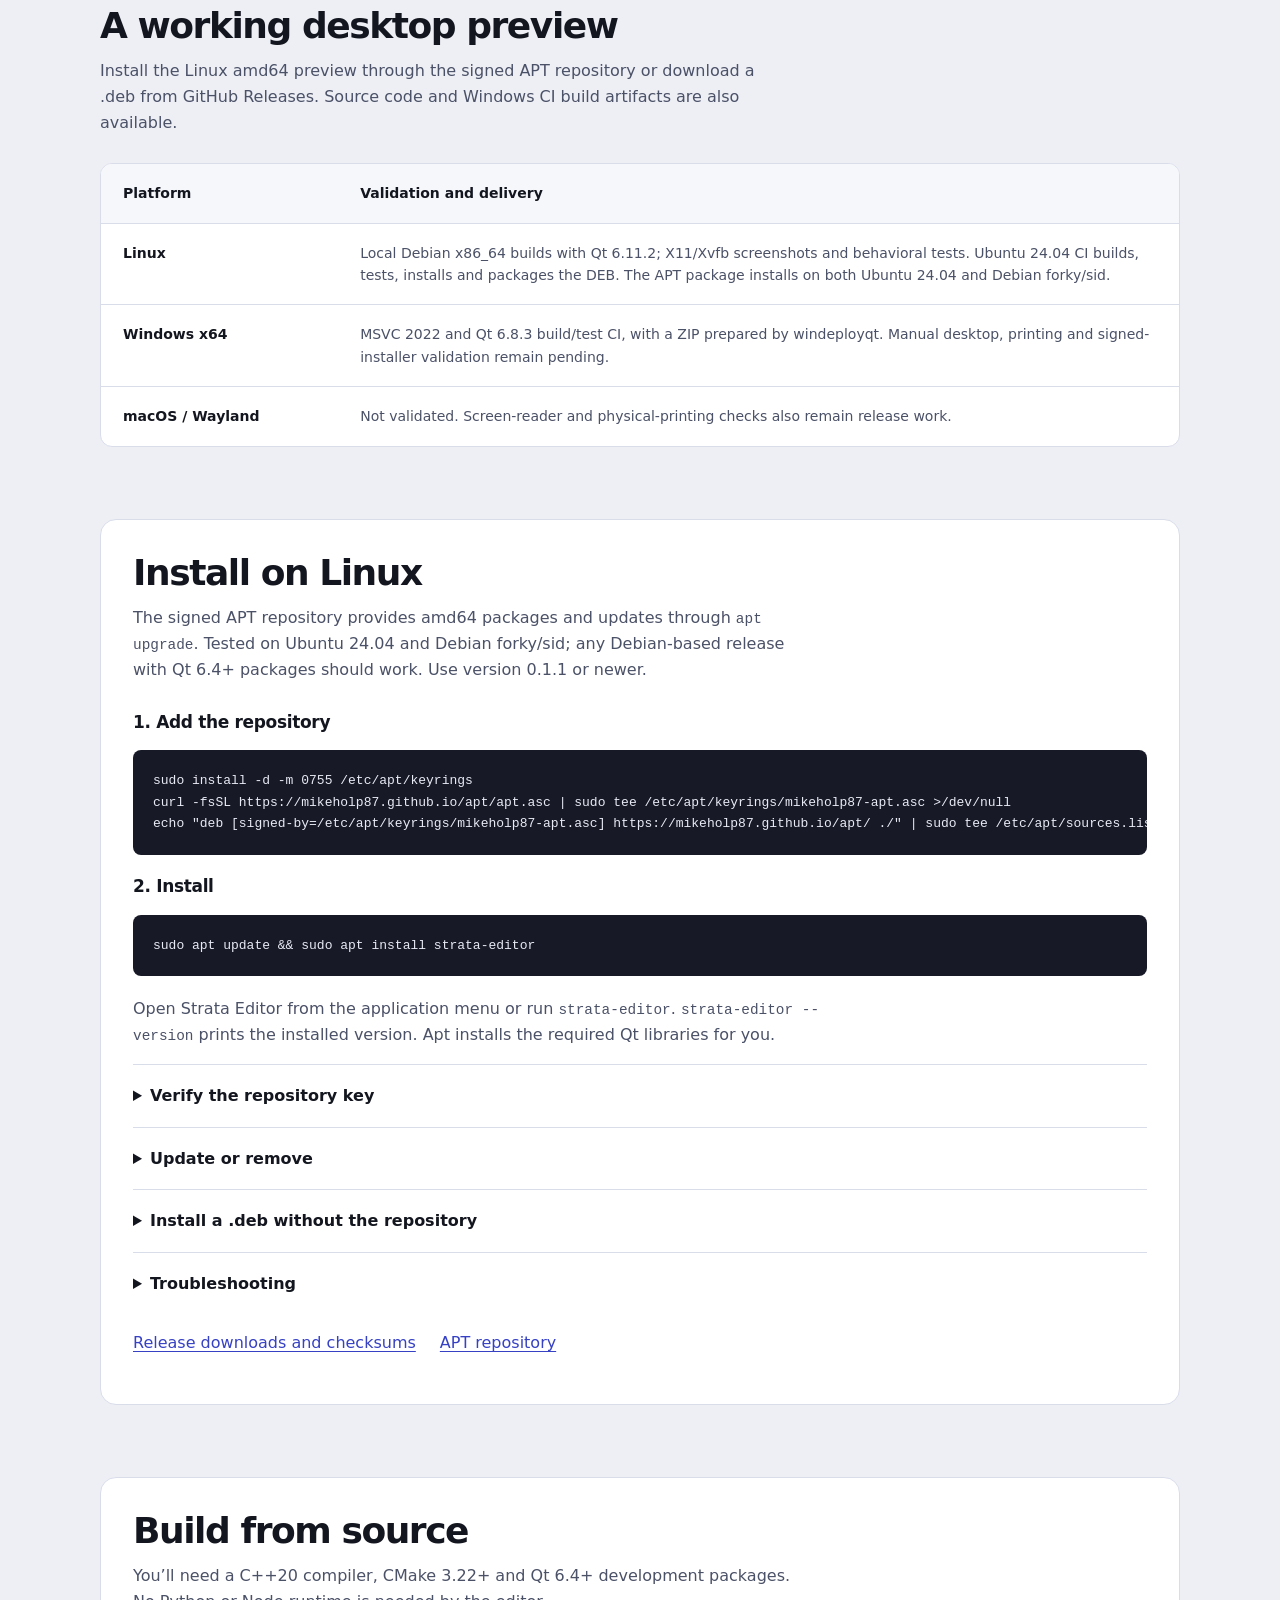
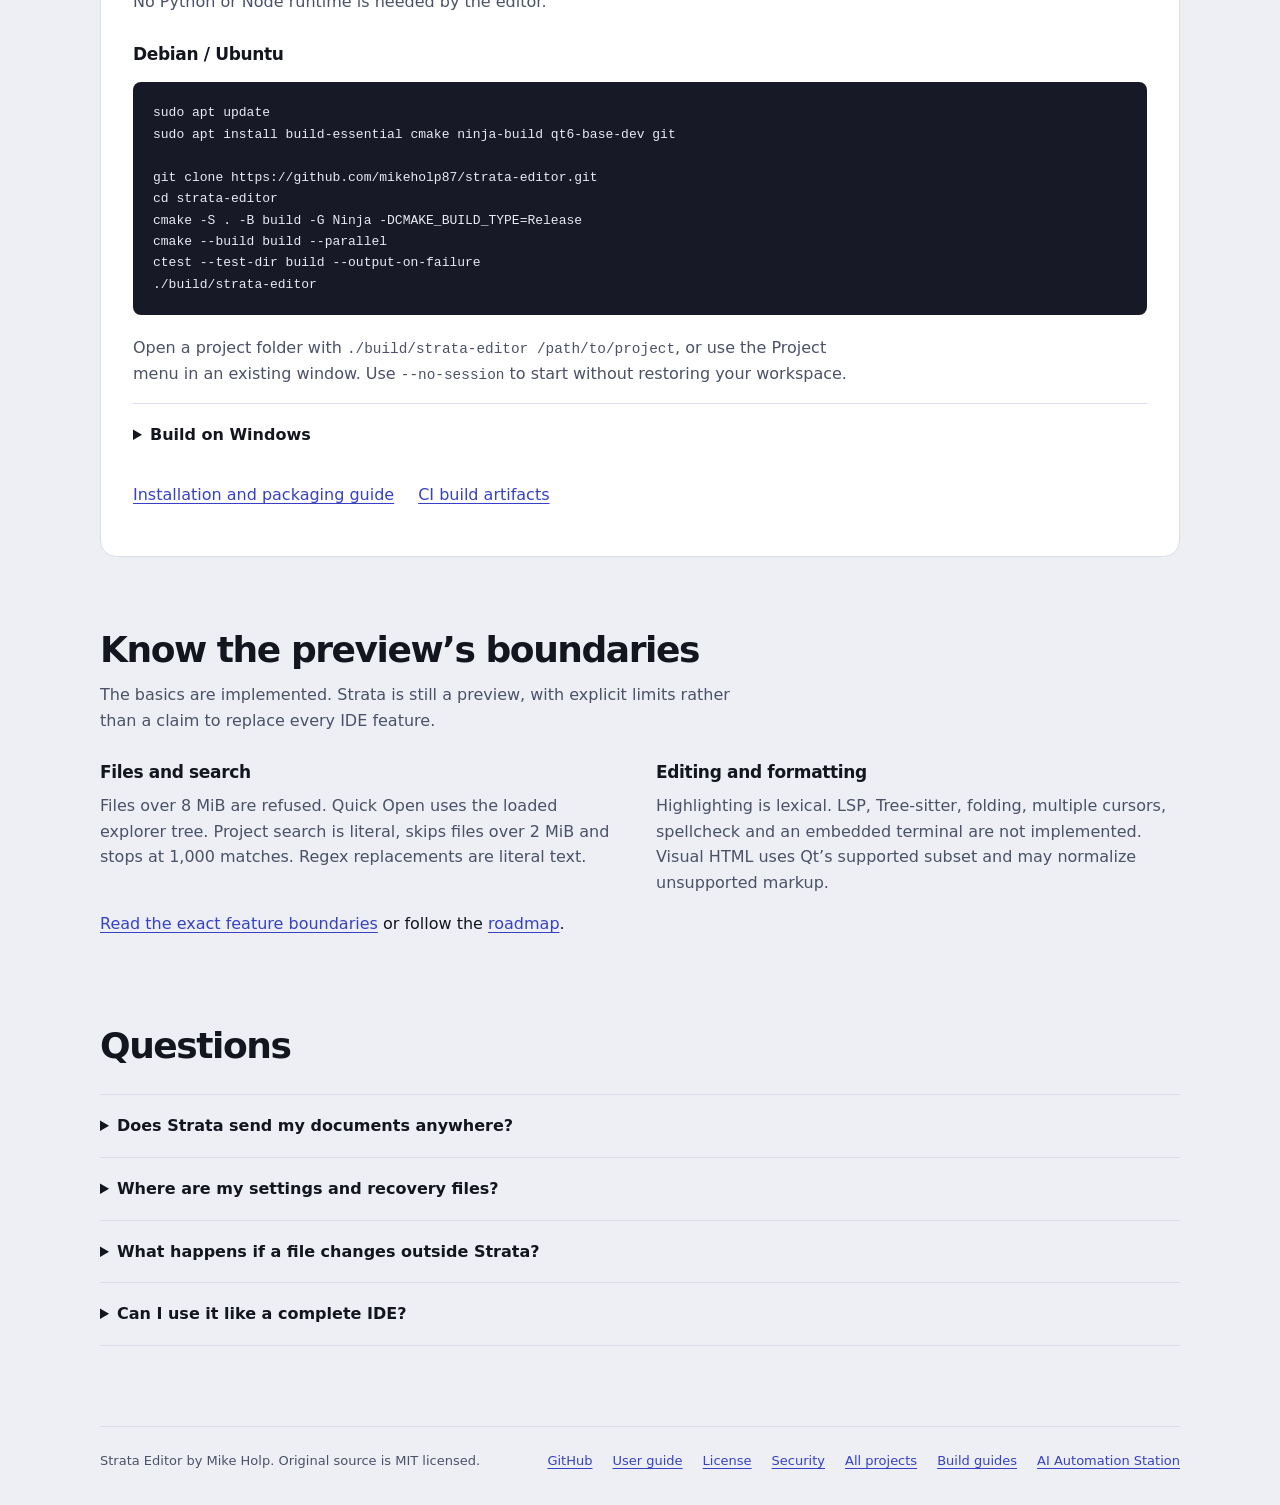
==== commit 7dc711a2: "Add an interactive browser demo with sample data Co-Authored-By: Claude Sonnet 5.5 <noreply@anthropi" ====
--- a/docs/index.html
+++ b/docs/index.html
@@ -69,6 +69,7 @@
         <p class="lead">Edit text, source code, Markdown and formatted HTML in a native desktop app. Keep two views of a document open, see your Markdown as you write, and work without an account or cloud service.</p>
         <div class="actions">
           <a class="button" href="#install">Install on Linux</a>
+<a class="button secondary" href="./demo/">Try the demo</a>
           <a class="button secondary" href="https://github.com/mikeholp87/strata-editor">View on GitHub</a>
         </div>
         <ul class="badges" aria-label="Project highlights">
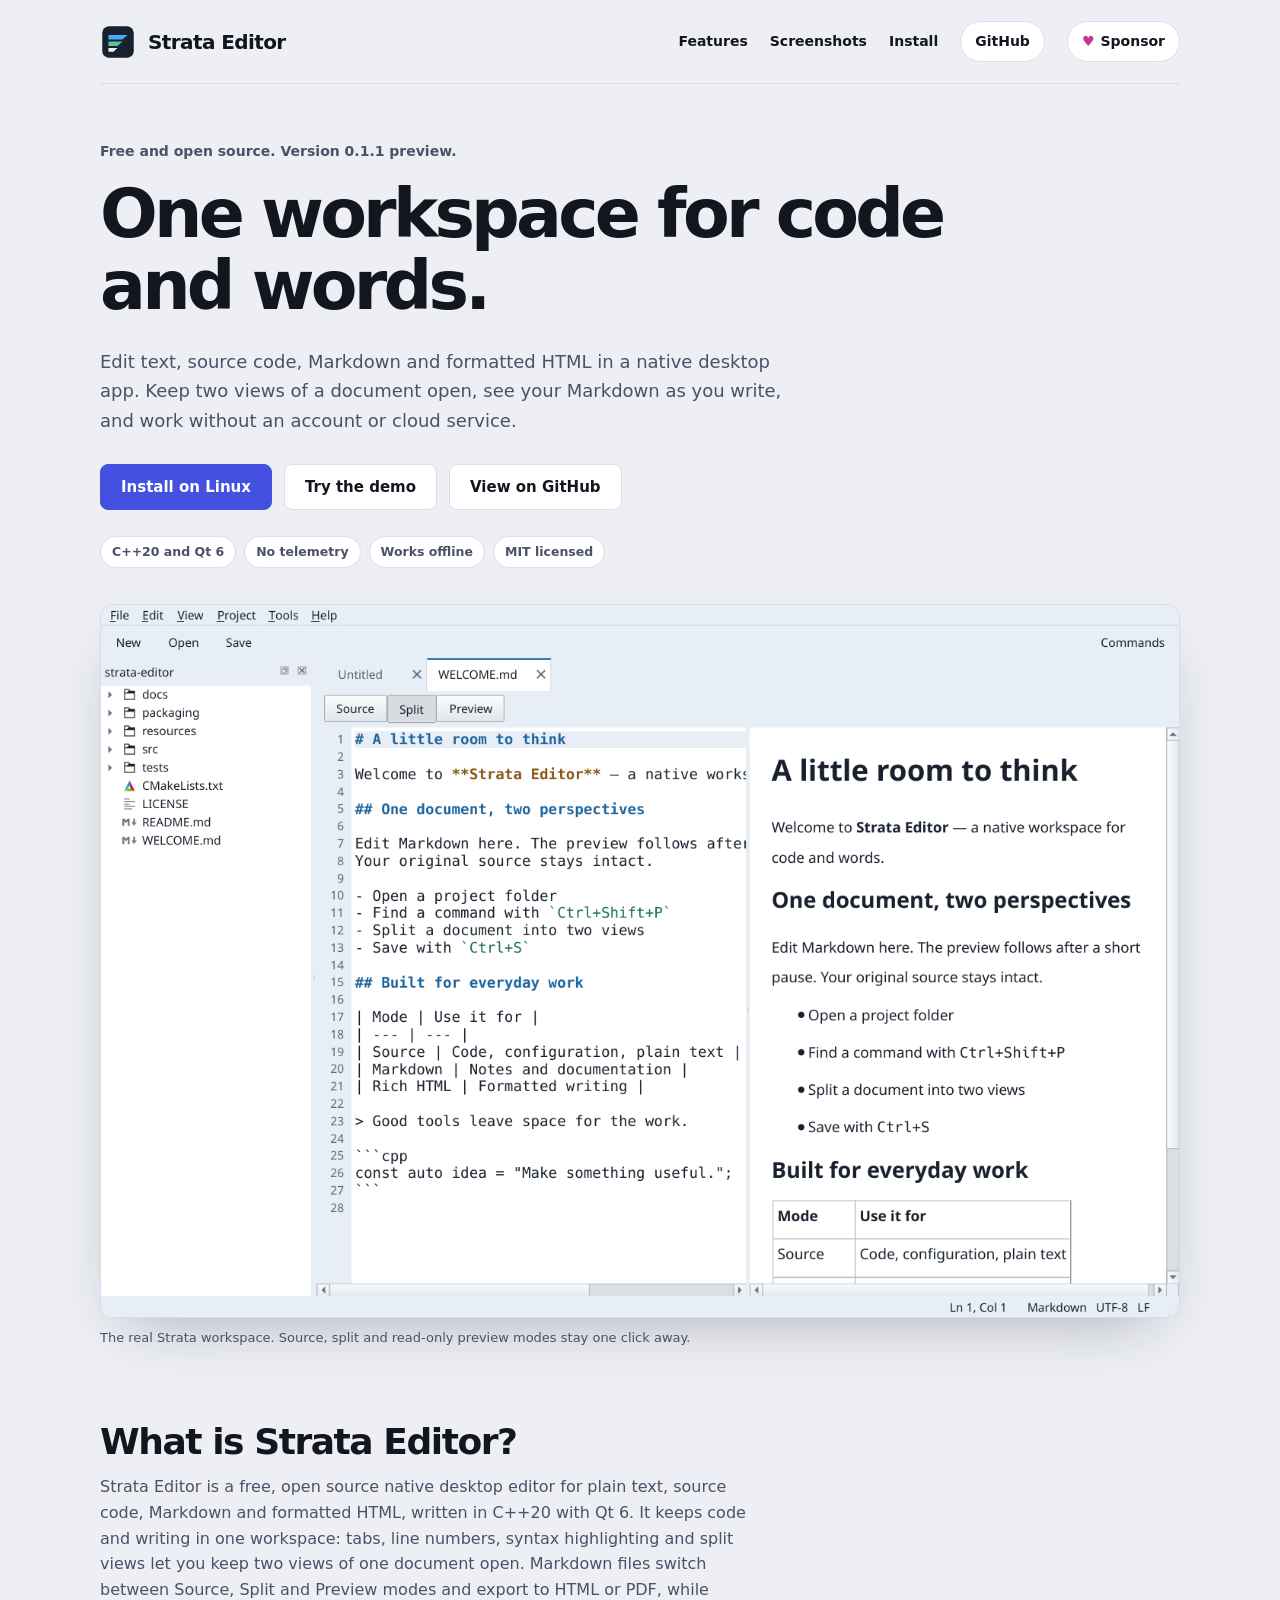
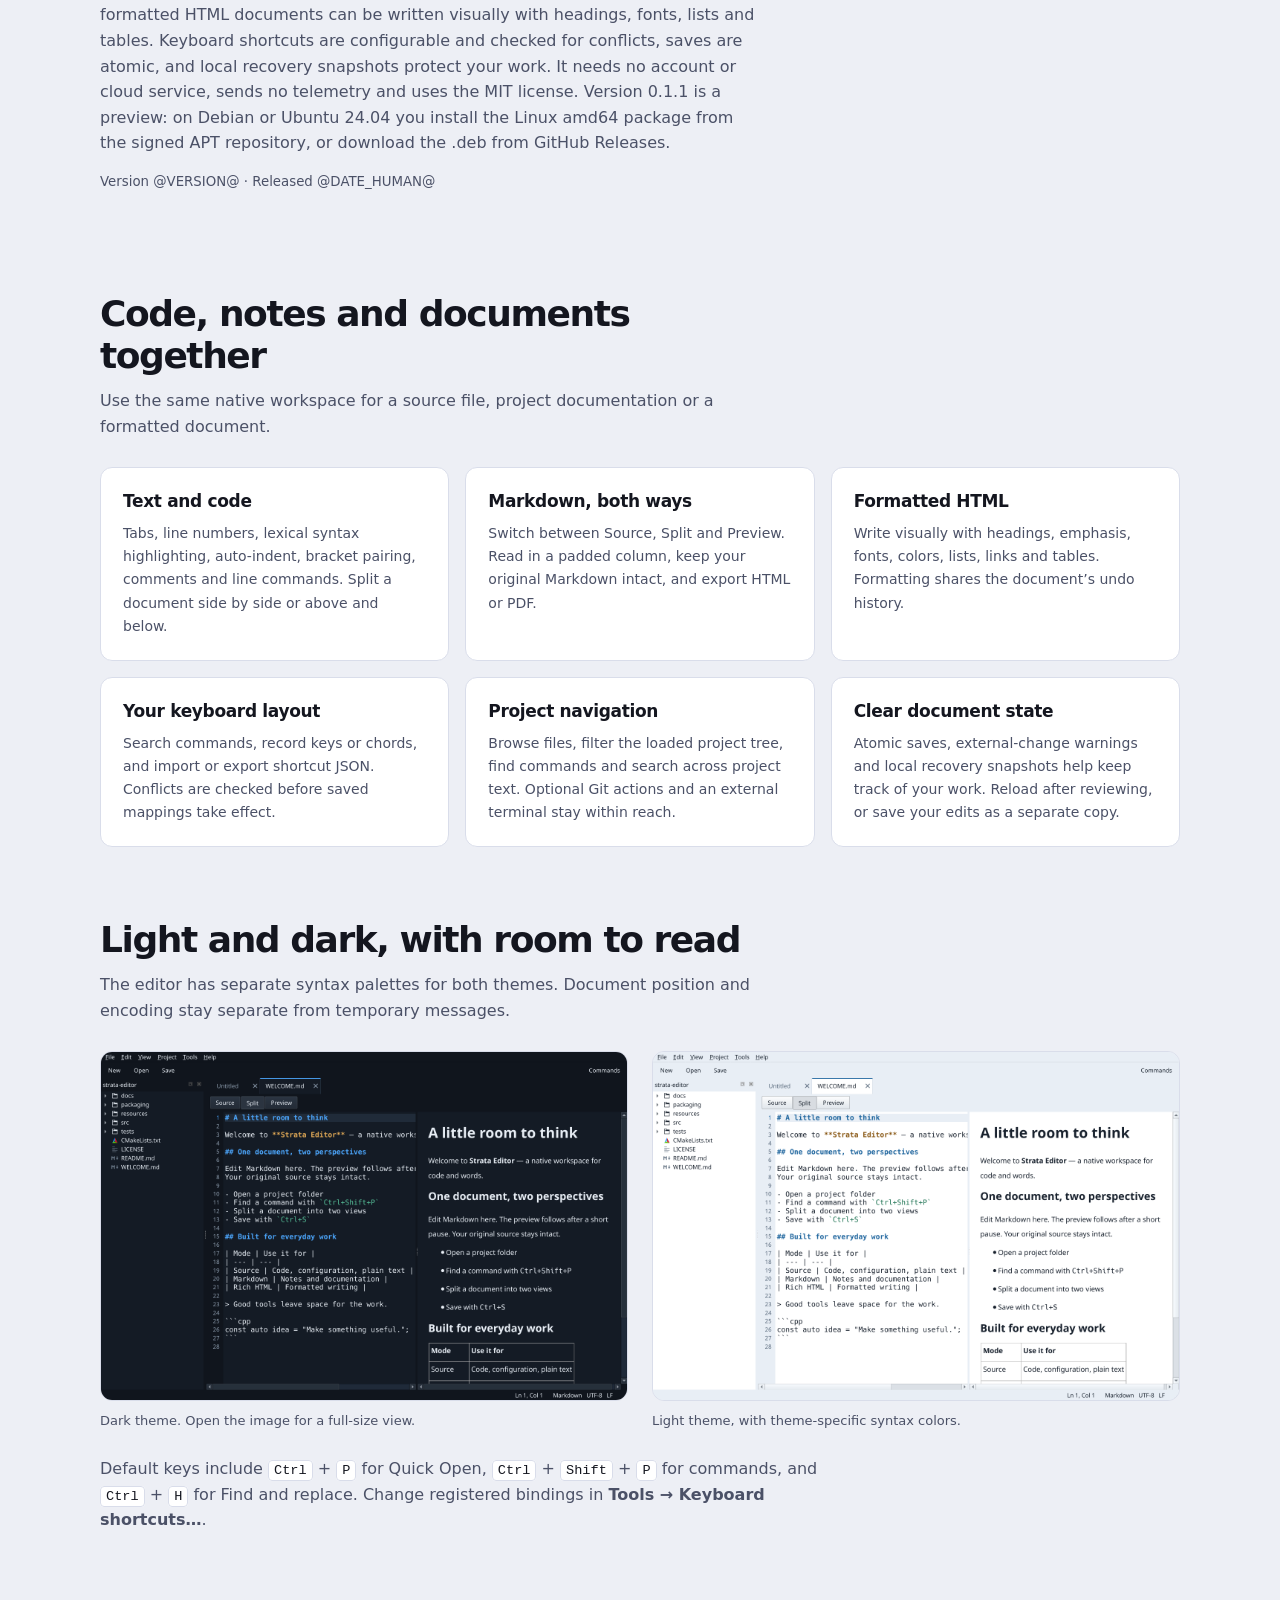
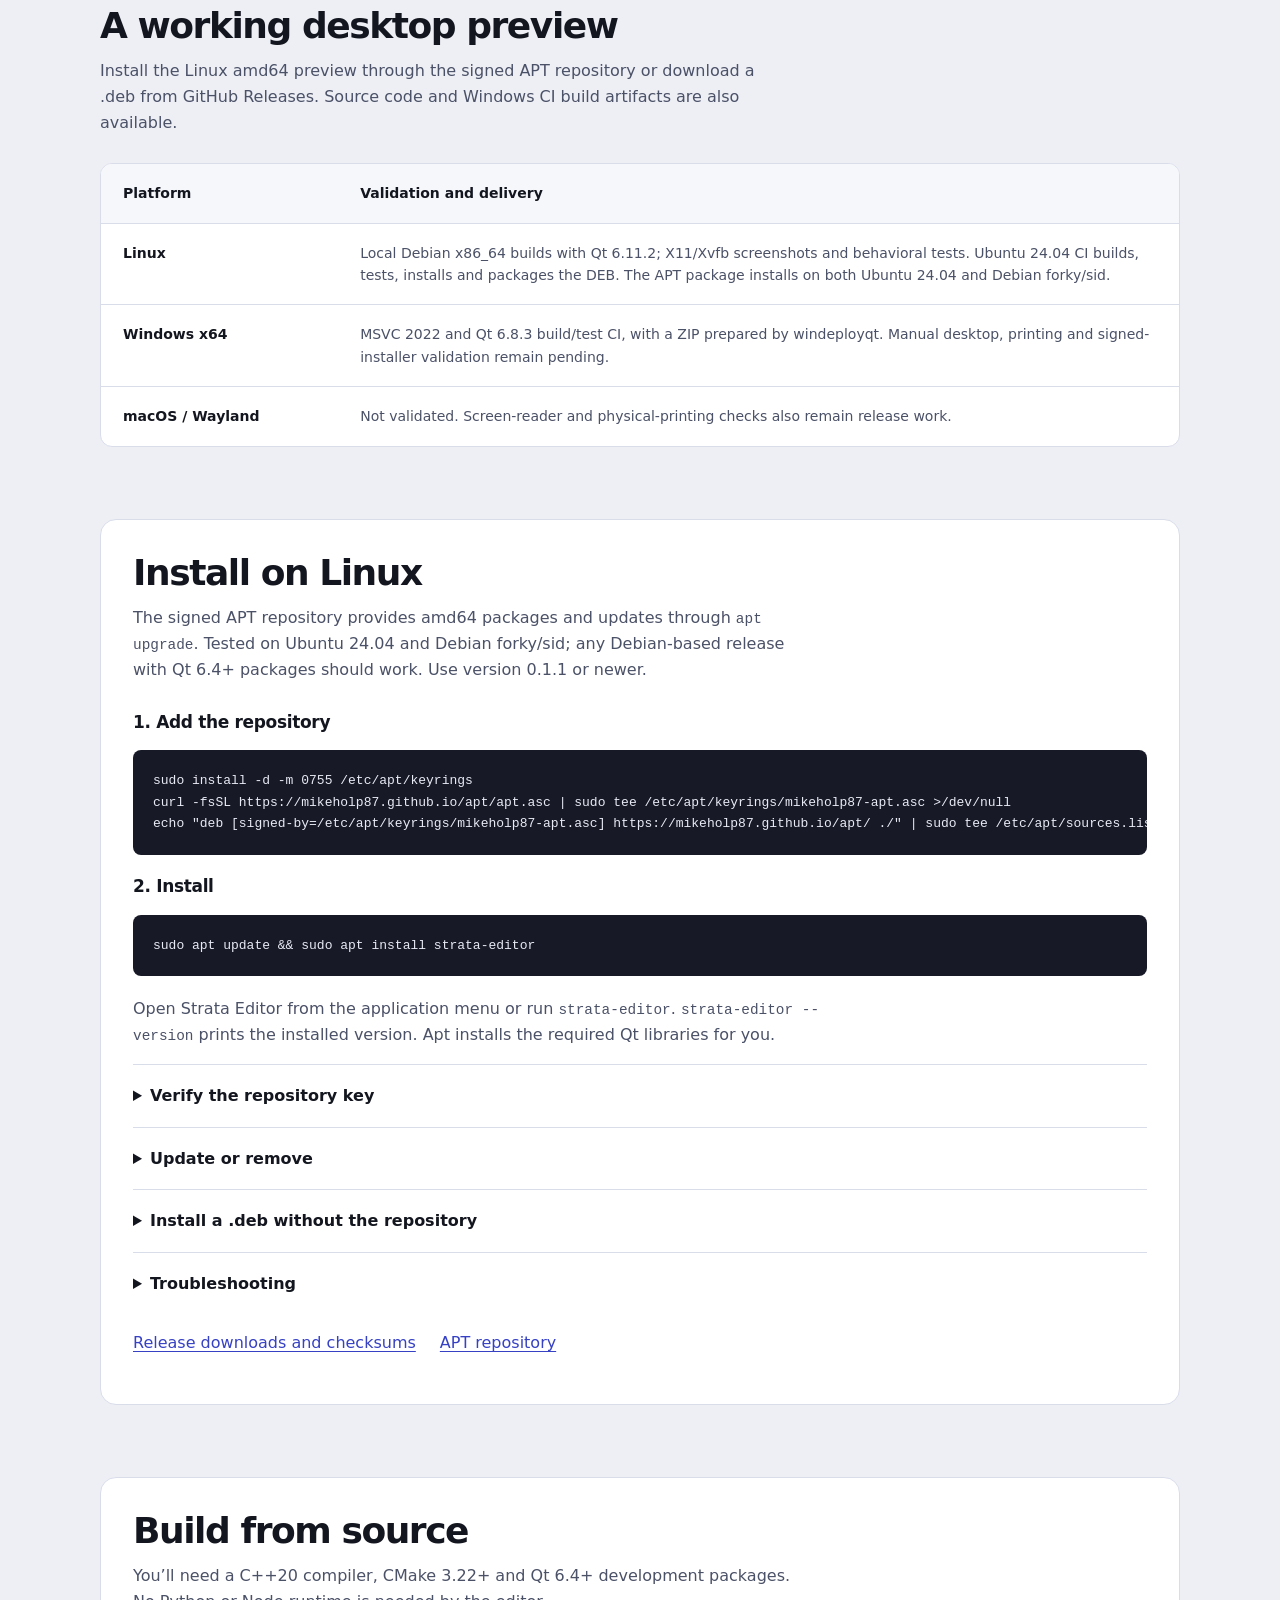
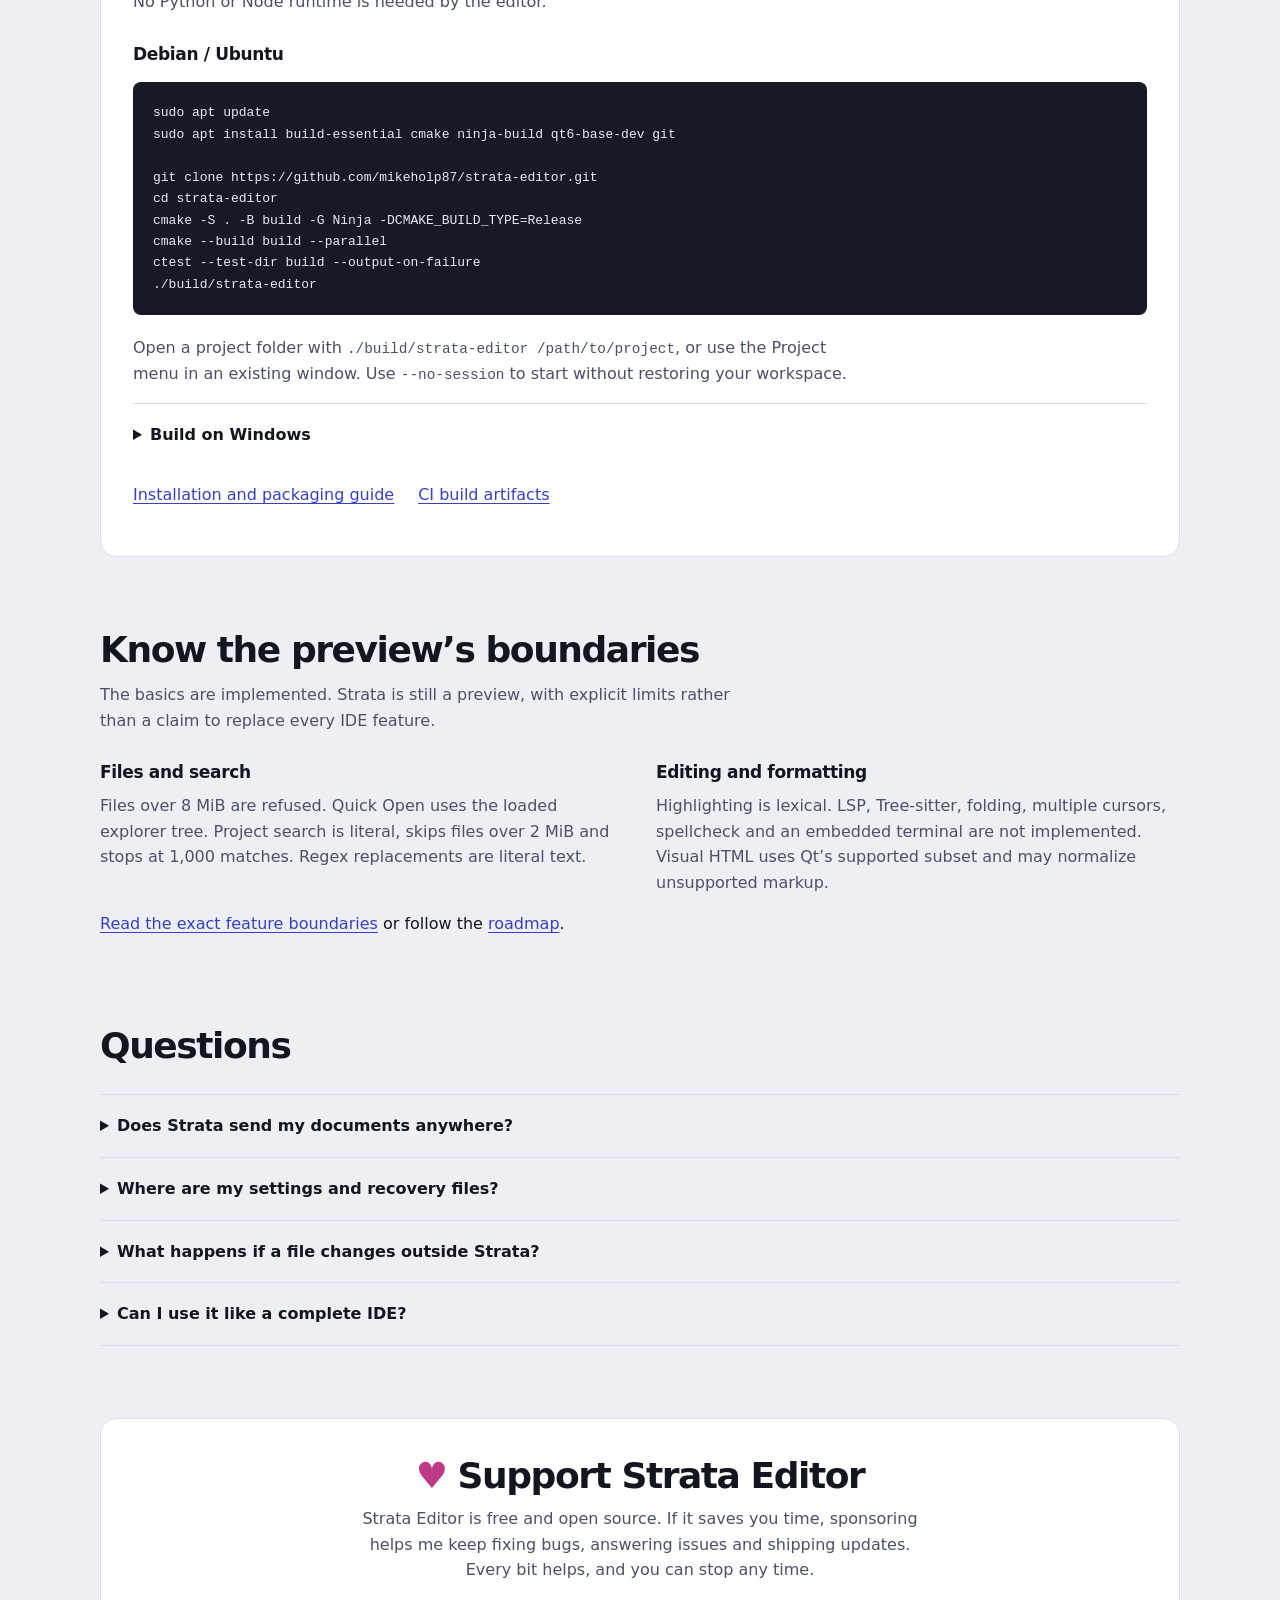
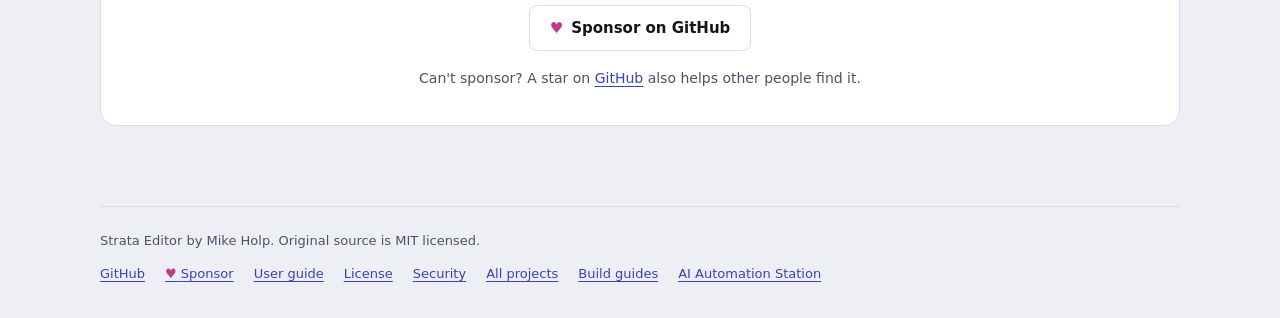
==== commit d25eae34: "Add a Sponsor button and support section to the project page A heart-prefixed Sponsor link in the he" ====
--- a/docs/index.html
+++ b/docs/index.html
@@ -60,6 +60,7 @@
         <a class="hide-small" href="#screenshots">Screenshots</a>
         <a href="#install">Install</a>
         <a class="pill" href="https://github.com/mikeholp87/strata-editor">GitHub</a>
+        <a class="pill sponsor" href="https://github.com/sponsors/mikeholp87"><span class="sponsor-heart" aria-hidden="true">♥</span> Sponsor</a>
       </nav>
     </header>
     <main id="content">
@@ -206,8 +207,16 @@
         <details><summary>What happens if a file changes outside Strata?</summary><p>The editor keeps your buffer and displays a persistent warning. Saving over the changed file is blocked. Reload after reviewing, or save a separate copy; reloading unsaved edits asks before discarding them.</p></details>
         <details><summary>Can I use it like a complete IDE?</summary><p>The preview handles everyday text, code and writing workflows. Language servers, parser-based highlighting, project-wide replacement and other advanced features remain on the roadmap. See the <a href="https://github.com/mikeholp87/strata-editor/blob/main/README.md">README</a> for current capabilities and limitations.</p></details>
       </section>
-    </main>
-    <footer class="site-footer"><p>Strata Editor by Mike Holp. Original source is MIT licensed.</p><nav aria-label="Footer"><a href="https://github.com/mikeholp87/strata-editor">GitHub</a><a href="https://github.com/mikeholp87/strata-editor/blob/main/docs/USER_GUIDE.md">User guide</a><a href="https://github.com/mikeholp87/strata-editor/blob/main/LICENSE">License</a><a href="https://github.com/mikeholp87/strata-editor/blob/main/SECURITY.md">Security</a><a href="https://mikeholp87.github.io/">All projects</a><a href="https://www.ai-automation-station.com/guides.html">Build guides</a><a href="https://www.ai-automation-station.com/">AI Automation Station</a></nav></footer>
+    
+      <section id="support" class="support" aria-labelledby="support-title">
+        <h2 id="support-title"><span class="sponsor-heart" aria-hidden="true">♥</span> Support Strata Editor</h2>
+        <p>Strata Editor is free and open source. If it saves you time, sponsoring helps me keep fixing bugs, answering issues and shipping updates. Every bit helps, and you can stop any time.</p>
+        <a class="button secondary sponsor-cta" href="https://github.com/sponsors/mikeholp87"><span class="sponsor-heart" aria-hidden="true">♥</span> Sponsor on GitHub</a>
+        <p class="small">Can't sponsor? A star on <a href="https://github.com/mikeholp87/strata-editor">GitHub</a> also helps other people find it.</p>
+      </section>
+      </main>
+    <footer class="site-footer"><p>Strata Editor by Mike Holp. Original source is MIT licensed.</p><nav aria-label="Footer"><a href="https://github.com/mikeholp87/strata-editor">GitHub</a>
+          <a href="https://github.com/sponsors/mikeholp87"><span class="sponsor-heart" aria-hidden="true">♥</span> Sponsor</a><a href="https://github.com/mikeholp87/strata-editor/blob/main/docs/USER_GUIDE.md">User guide</a><a href="https://github.com/mikeholp87/strata-editor/blob/main/LICENSE">License</a><a href="https://github.com/mikeholp87/strata-editor/blob/main/SECURITY.md">Security</a><a href="https://mikeholp87.github.io/">All projects</a><a href="https://www.ai-automation-station.com/guides.html">Build guides</a><a href="https://www.ai-automation-station.com/">AI Automation Station</a></nav></footer>
   </div>
 </body>
 </html>
--- a/docs/site.css
+++ b/docs/site.css
@@ -157,3 +157,14 @@
 @media (prefers-reduced-motion: reduce) {
   :root { scroll-behavior: auto; }
 }
+
+.sponsor-heart { color: #bf3989; }
+@media (prefers-color-scheme: dark) { .sponsor-heart { color: #db61a2; } }
+.pill.sponsor { display: inline-flex; align-items: center; gap: 6px; }
+.pill.sponsor:hover { border-color: #bf3989; }
+.support { margin: 72px 0 24px; padding: 36px 28px; border: 1px solid var(--line); border-radius: 16px; background: var(--paper); text-align: center; }
+.support h2 { margin: 0 0 10px; }
+.support p { max-width: 58ch; margin: 0 auto 22px; color: var(--muted); }
+.support p.small { margin: 16px auto 0; font-size: 14px; }
+.button.sponsor-cta { gap: 8px; }
+@media (max-width: 480px) { header { flex-wrap: wrap; row-gap: 10px; } .nav { flex-wrap: wrap; gap: 8px; } .nav .pill { padding: 7px 11px; } .nav a { font-size: 14px; } .support { padding: 28px 18px; } }
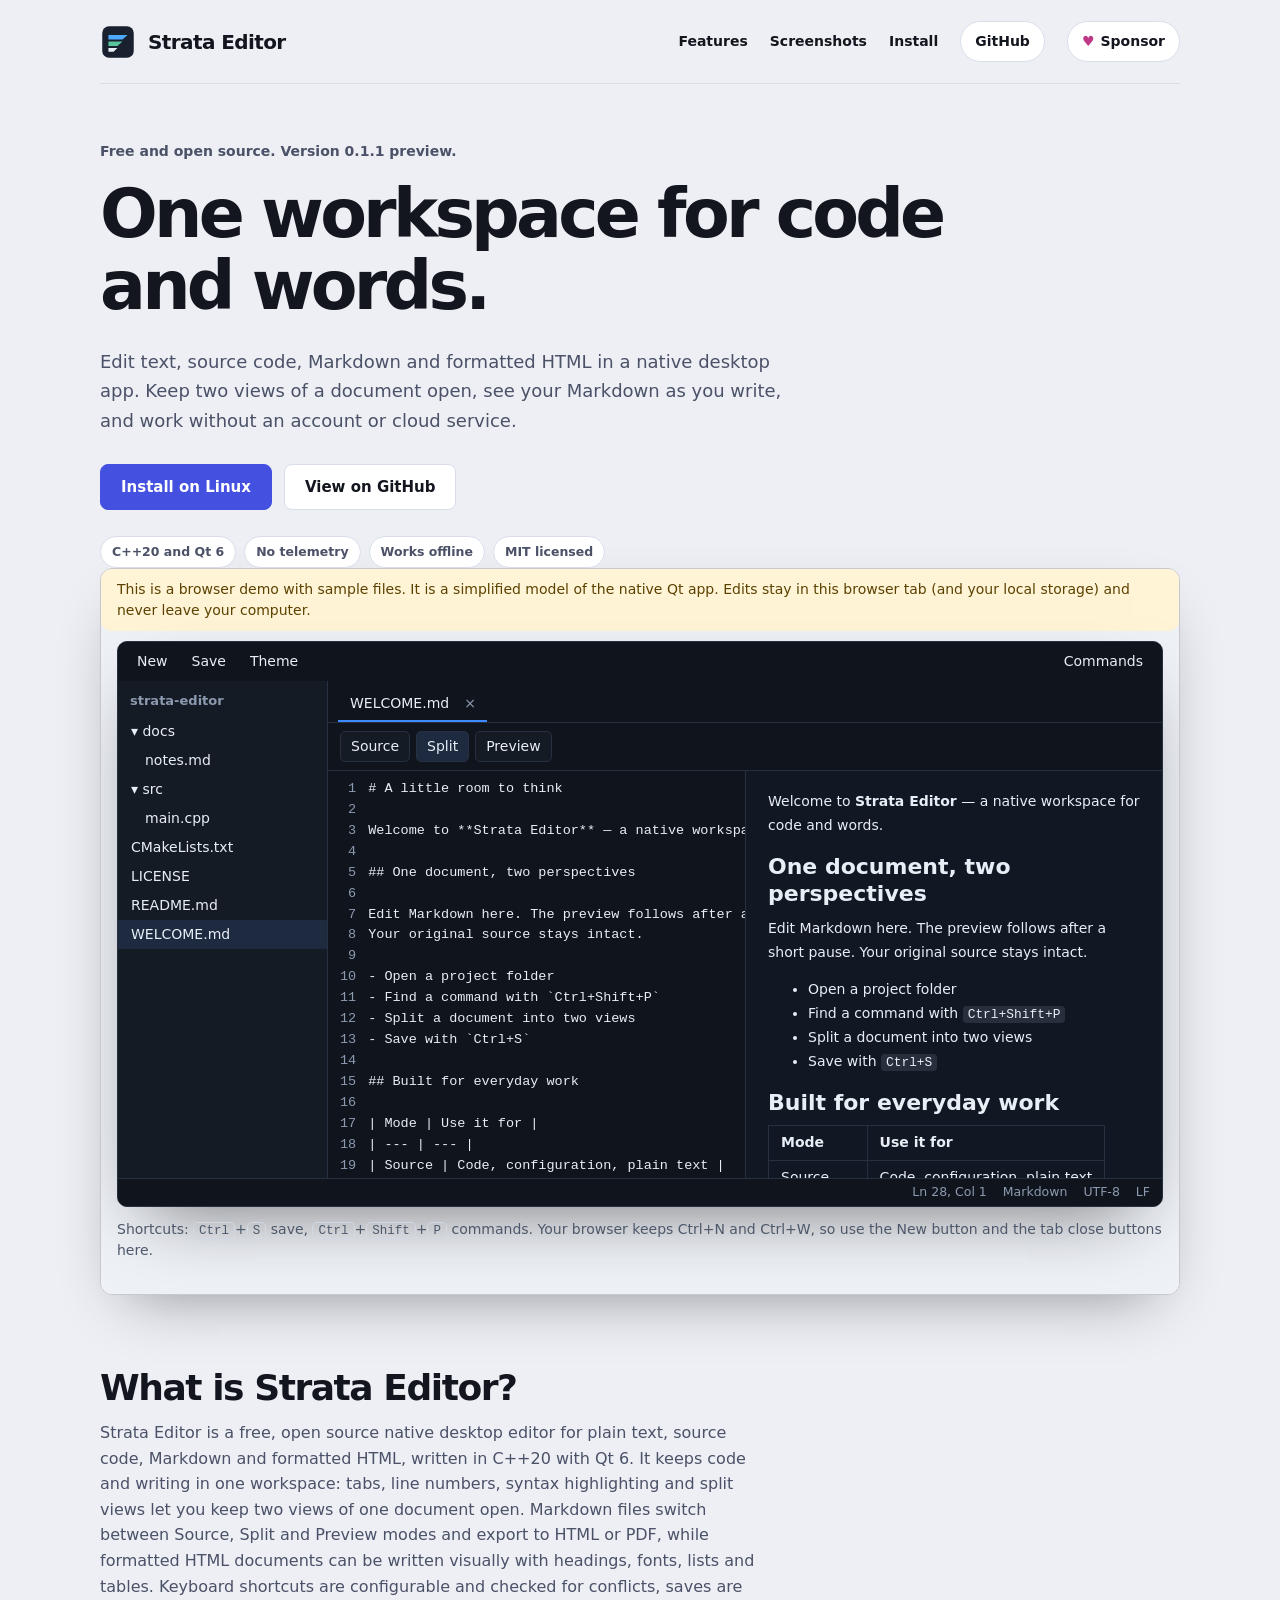
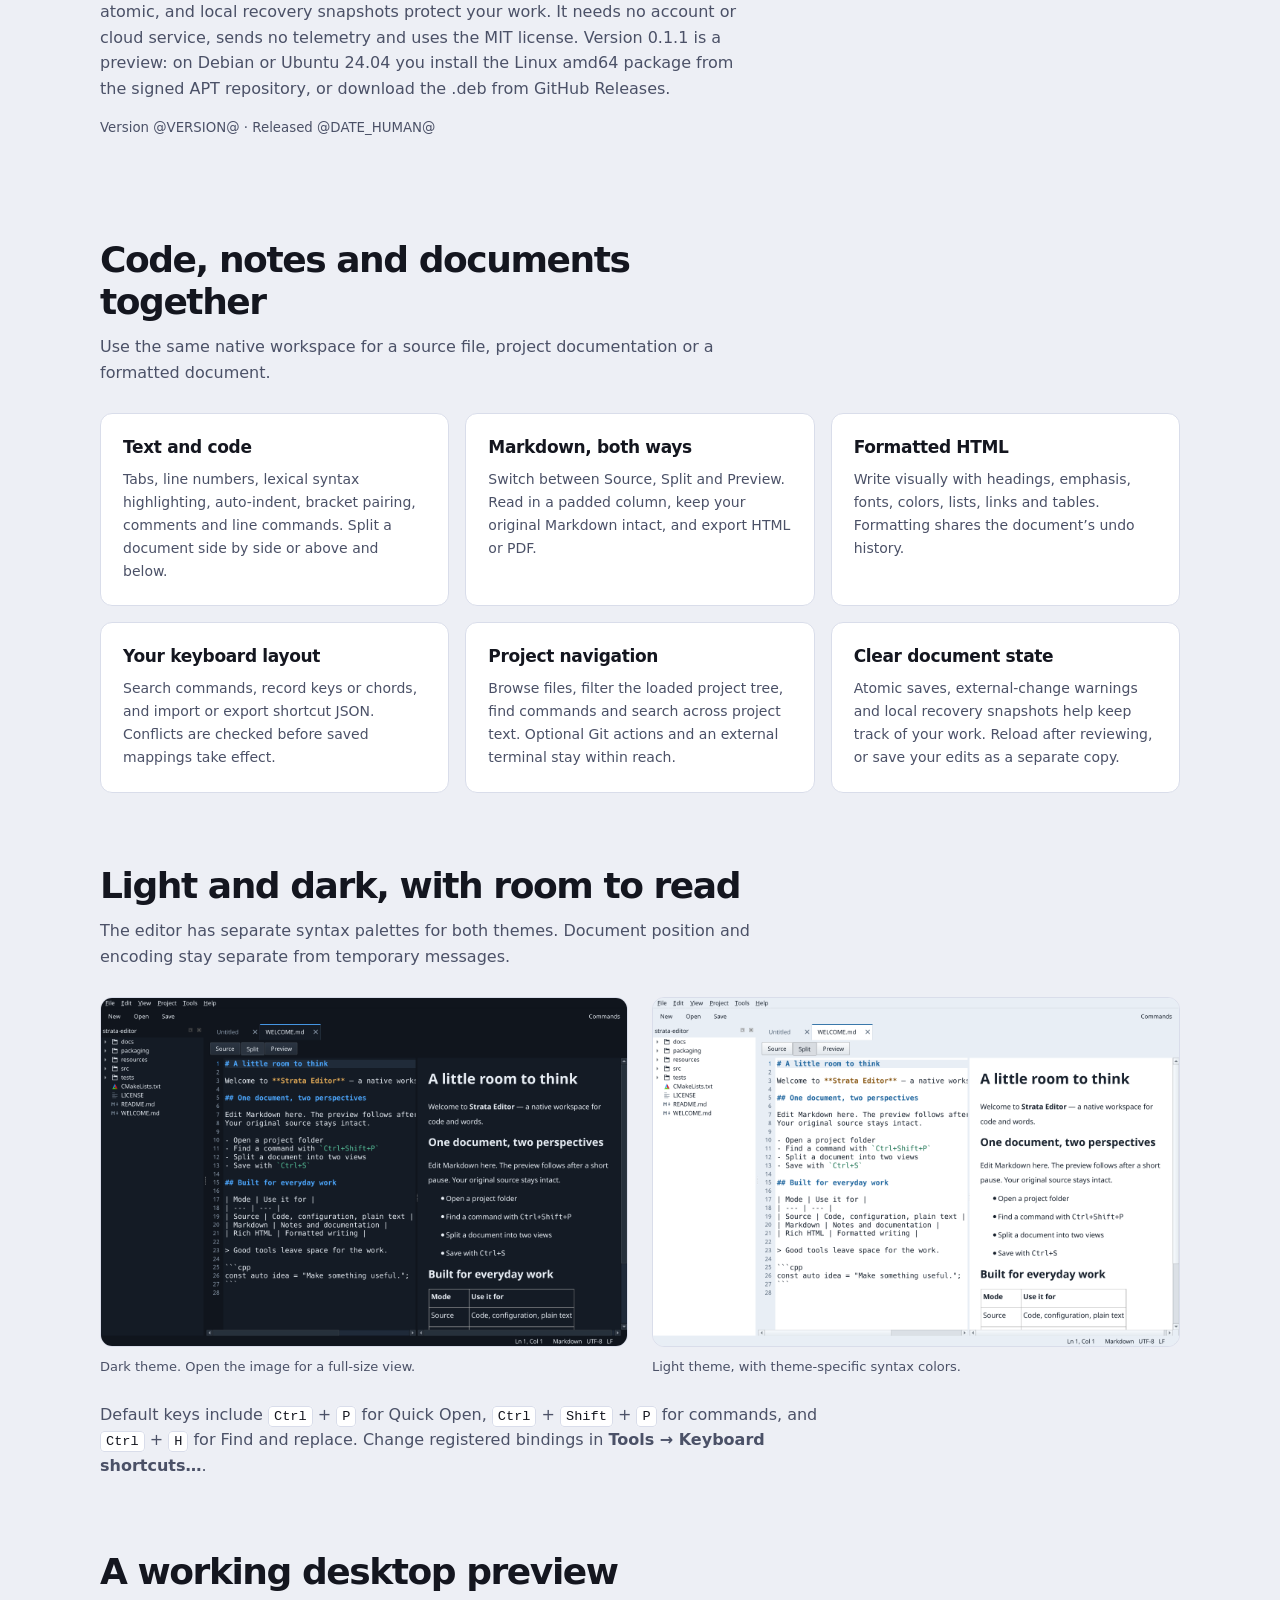
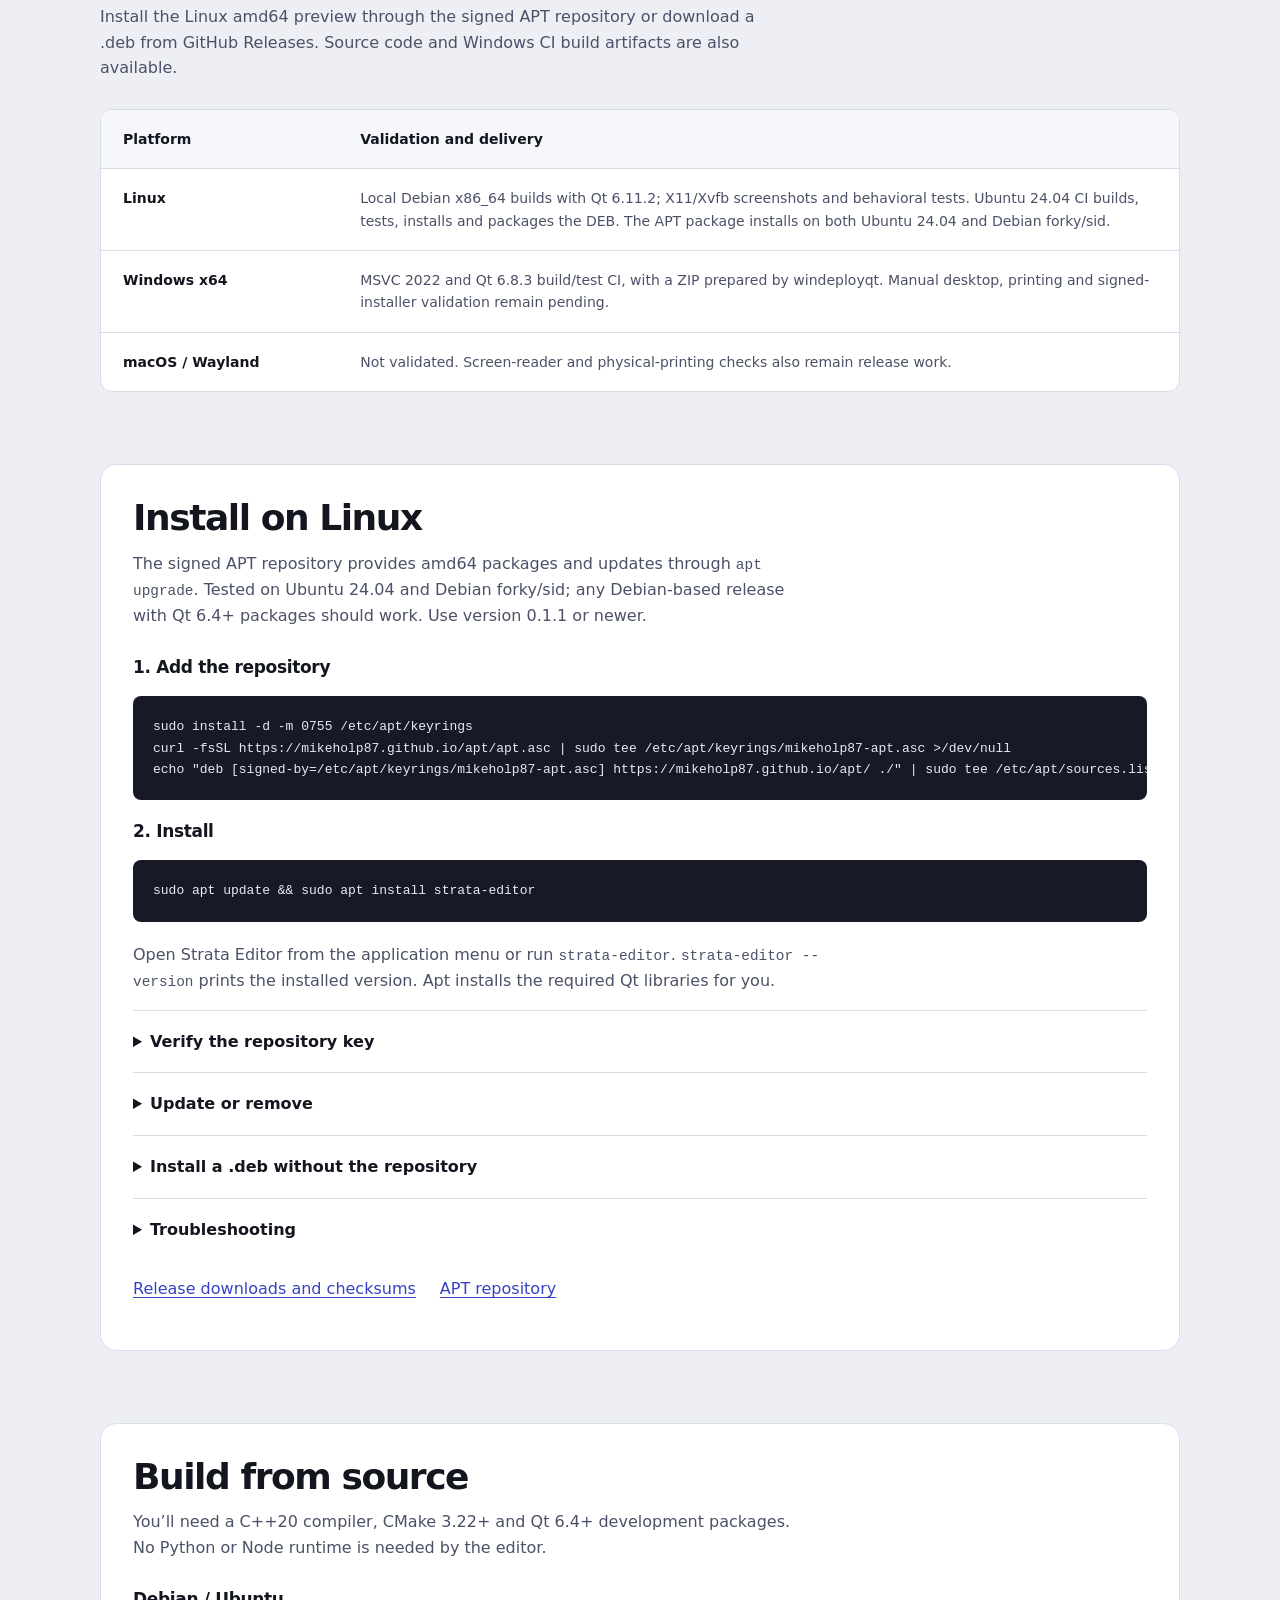
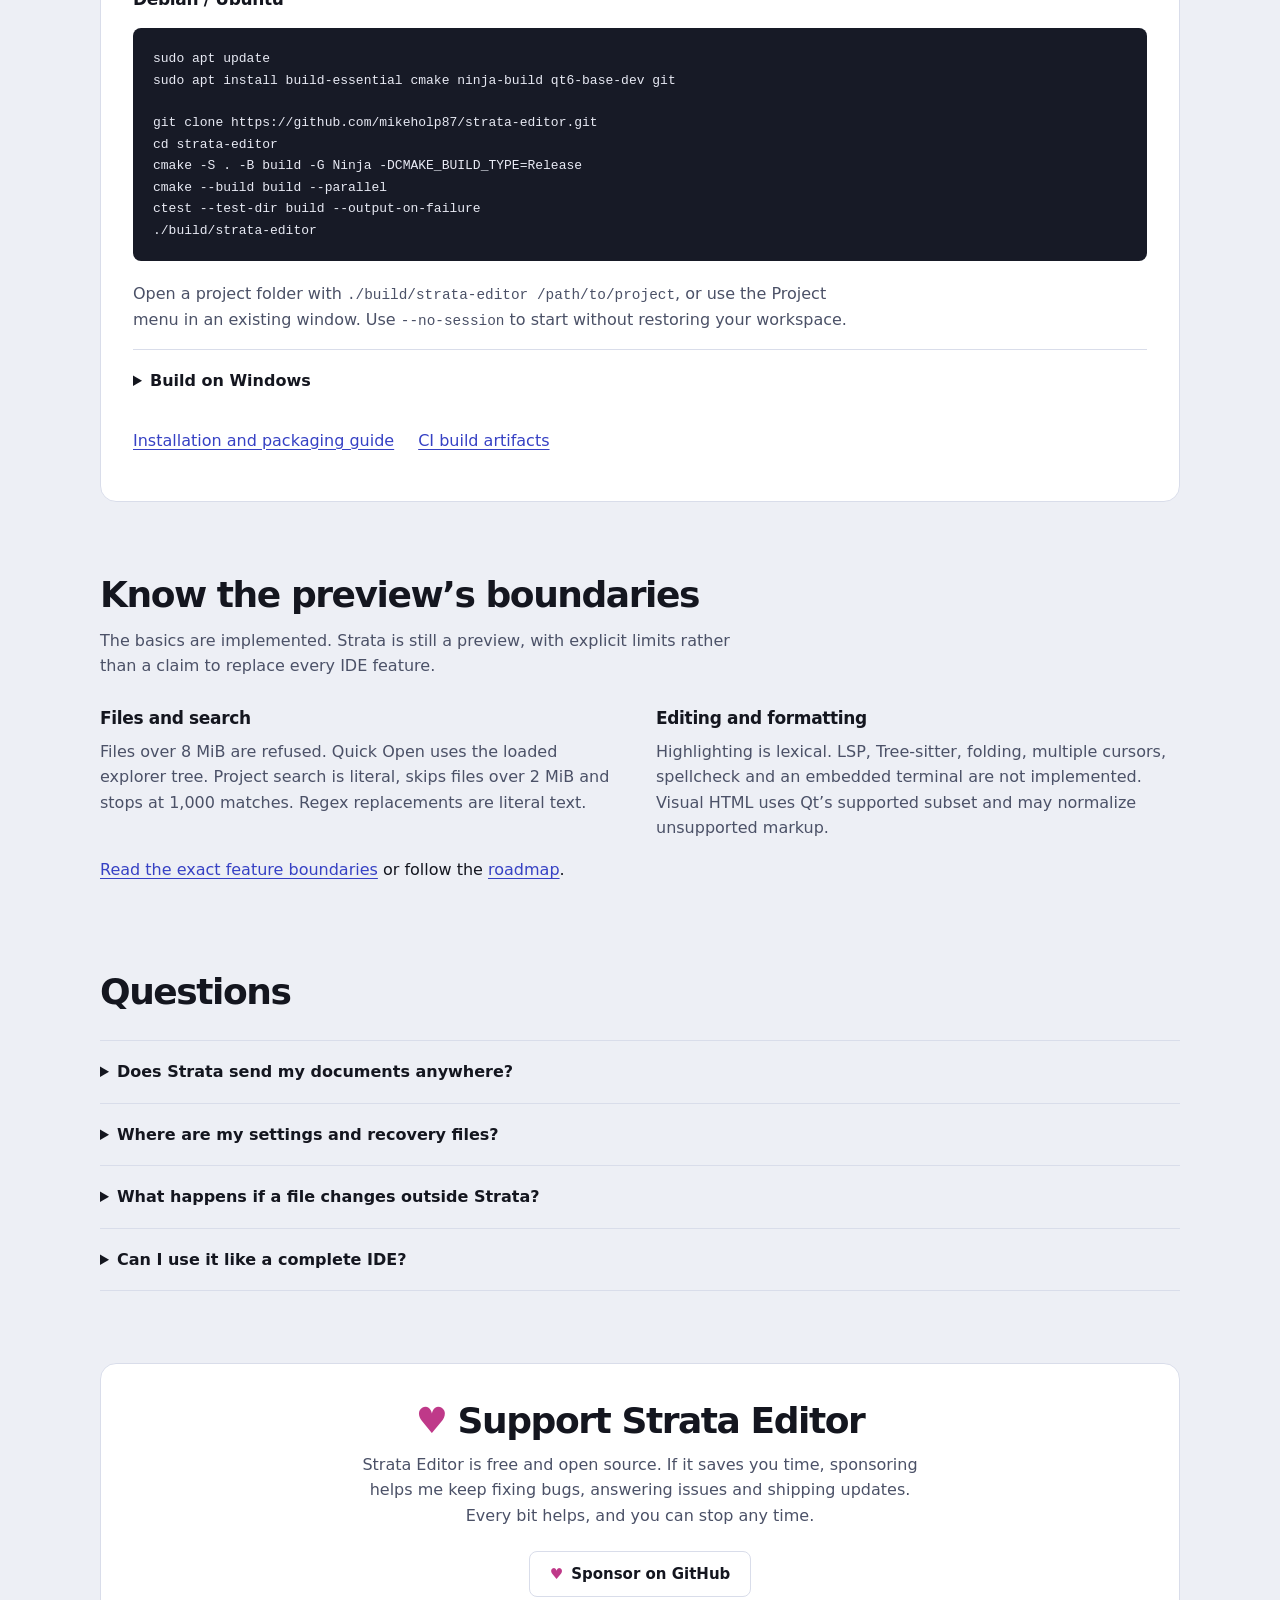
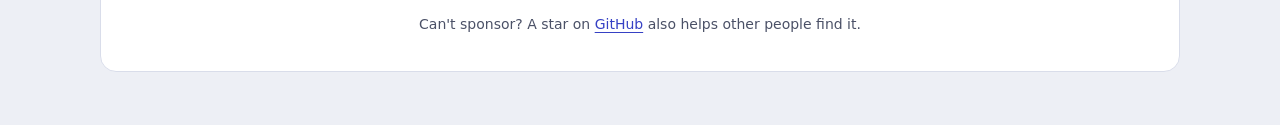
==== commit 914ee6f6: "Run the live demo in the hero and remove the separate demo page The interactive sample-data demo now" ====
--- a/docs/index.html
+++ b/docs/index.html
@@ -49,7 +49,8 @@
   "downloadUrl": "https://github.com/mikeholp87/strata-editor/releases/latest"
 }
 </script>
-</head>
+    <style>.hero{grid-template-columns:minmax(0,1fr)!important;gap:28px!important}.demo-frame{width:100%;margin:0}.demo-frame iframe{display:block;width:100%;border:1px solid rgba(128,128,128,.35);border-radius:12px;background:transparent;box-shadow:0 24px 60px -28px rgba(0,0,0,.45)}</style>
+  </head>
 <body>
   <a class="skip" href="#content">Skip to content</a>
   <div class="wrap">
@@ -70,19 +71,12 @@
         <p class="lead">Edit text, source code, Markdown and formatted HTML in a native desktop app. Keep two views of a document open, see your Markdown as you write, and work without an account or cloud service.</p>
         <div class="actions">
           <a class="button" href="#install">Install on Linux</a>
-<a class="button secondary" href="./demo/">Try the demo</a>
           <a class="button secondary" href="https://github.com/mikeholp87/strata-editor">View on GitHub</a>
         </div>
         <ul class="badges" aria-label="Project highlights">
           <li>C++20 and Qt 6</li><li>No telemetry</li><li>Works offline</li><li>MIT licensed</li>
         </ul>
-        <figure class="workspace">
-          <picture>
-              <source media="(prefers-color-scheme: light)" srcset="./screenshot-light.png">
-              <img src="./screenshot.png" width="1416" height="936" fetchpriority="high" alt="Strata Editor with a project explorer, Markdown source on the left, and a rendered preview on the right">
-          </picture>
-          <figcaption>The real Strata workspace. Source, split and read-only preview modes stay one click away.</figcaption>
-        </figure>
+        <div class="demo-frame"><iframe id="demo-frame" src="./embed/" title="Interactive Strata Editor demo with sample data" loading="lazy" height="720"></iframe></div>
       </section>
 <section id="what-is" class="section" aria-labelledby="what-is-title">
 <div class="section-head">
@@ -218,5 +212,6 @@
     <footer class="site-footer"><p>Strata Editor by Mike Holp. Original source is MIT licensed.</p><nav aria-label="Footer"><a href="https://github.com/mikeholp87/strata-editor">GitHub</a>
           <a href="https://github.com/sponsors/mikeholp87"><span class="sponsor-heart" aria-hidden="true">♥</span> Sponsor</a><a href="https://github.com/mikeholp87/strata-editor/blob/main/docs/USER_GUIDE.md">User guide</a><a href="https://github.com/mikeholp87/strata-editor/blob/main/LICENSE">License</a><a href="https://github.com/mikeholp87/strata-editor/blob/main/SECURITY.md">Security</a><a href="https://mikeholp87.github.io/">All projects</a><a href="https://www.ai-automation-station.com/guides.html">Build guides</a><a href="https://www.ai-automation-station.com/">AI Automation Station</a></nav></footer>
   </div>
-</body>
+    <script>(function(){var f=document.getElementById("demo-frame");if(!f||f.hasAttribute("data-fixed"))return;function fit(){try{f.style.height=f.contentDocument.body.offsetHeight+2+"px"}catch(e){}}f.addEventListener("load",function(){fit();try{new ResizeObserver(fit).observe(f.contentDocument.body)}catch(e){}})})();</script>
+  </body>
 </html>
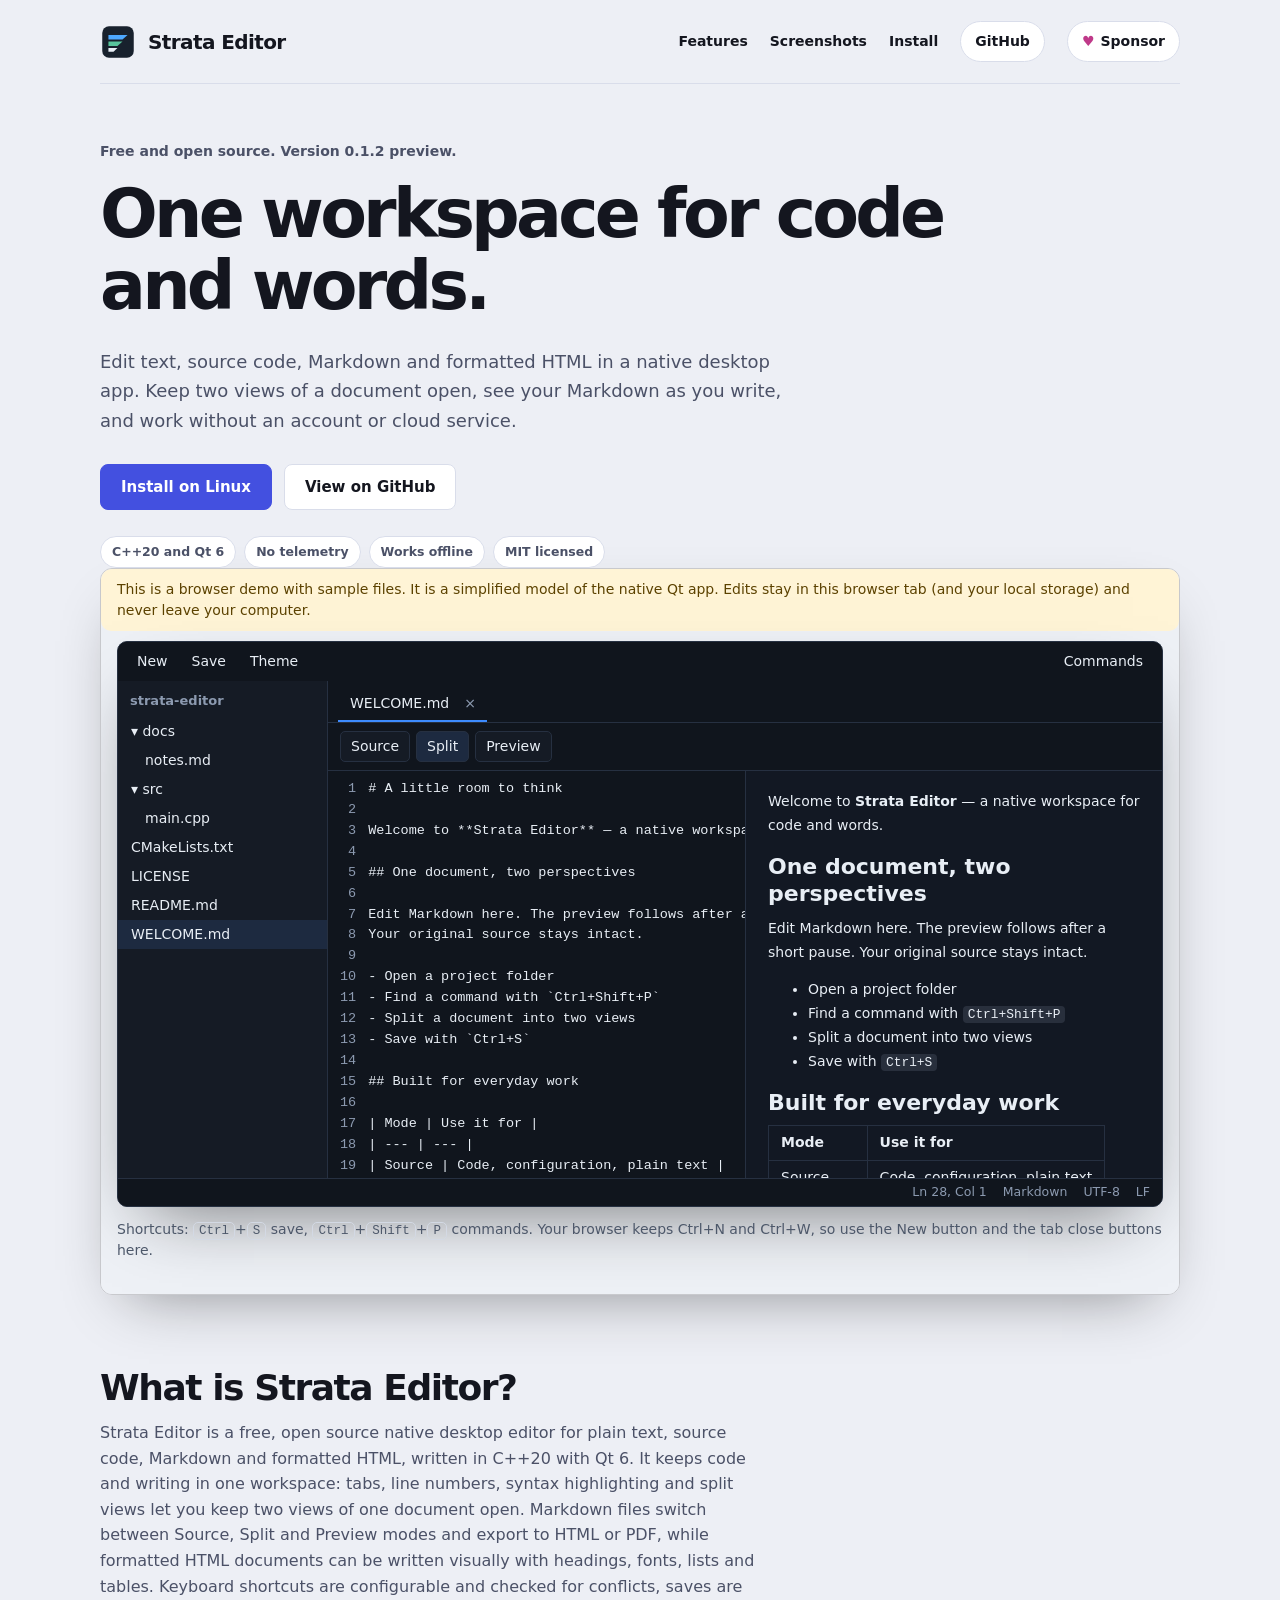
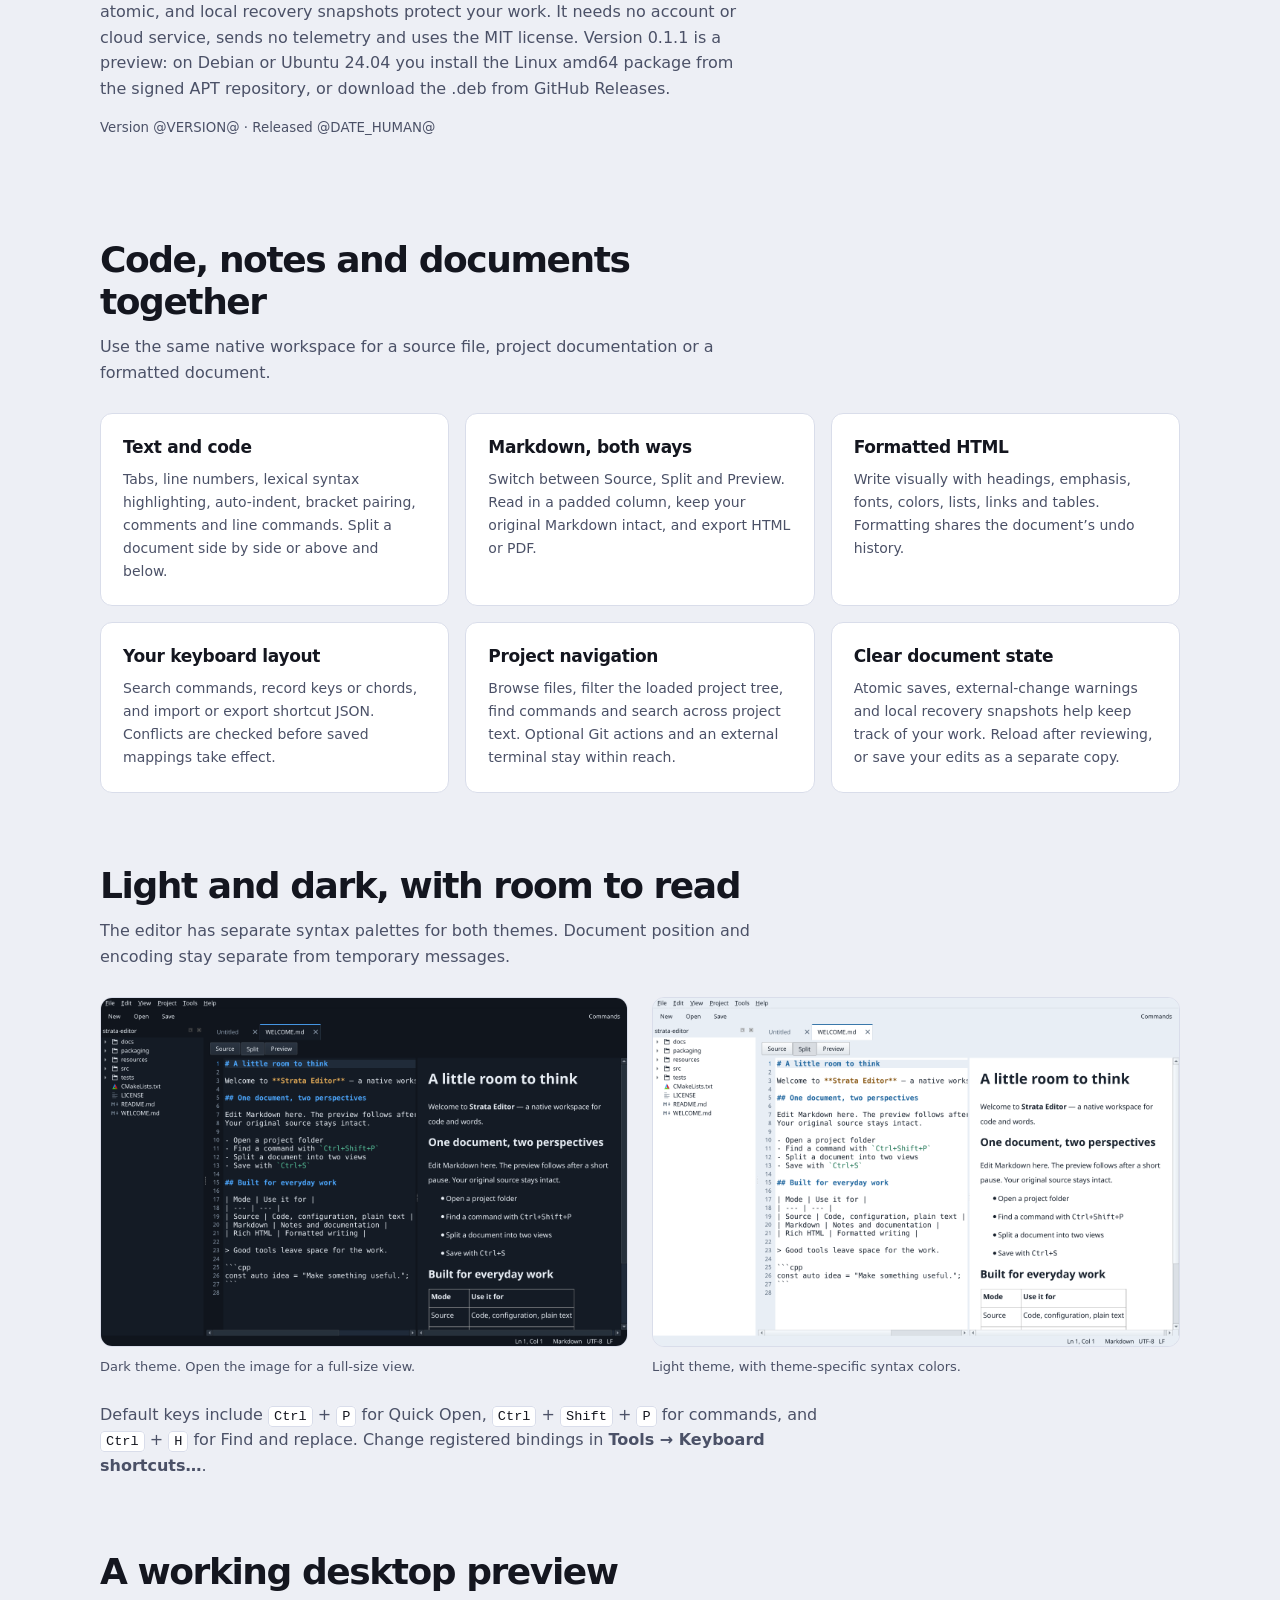
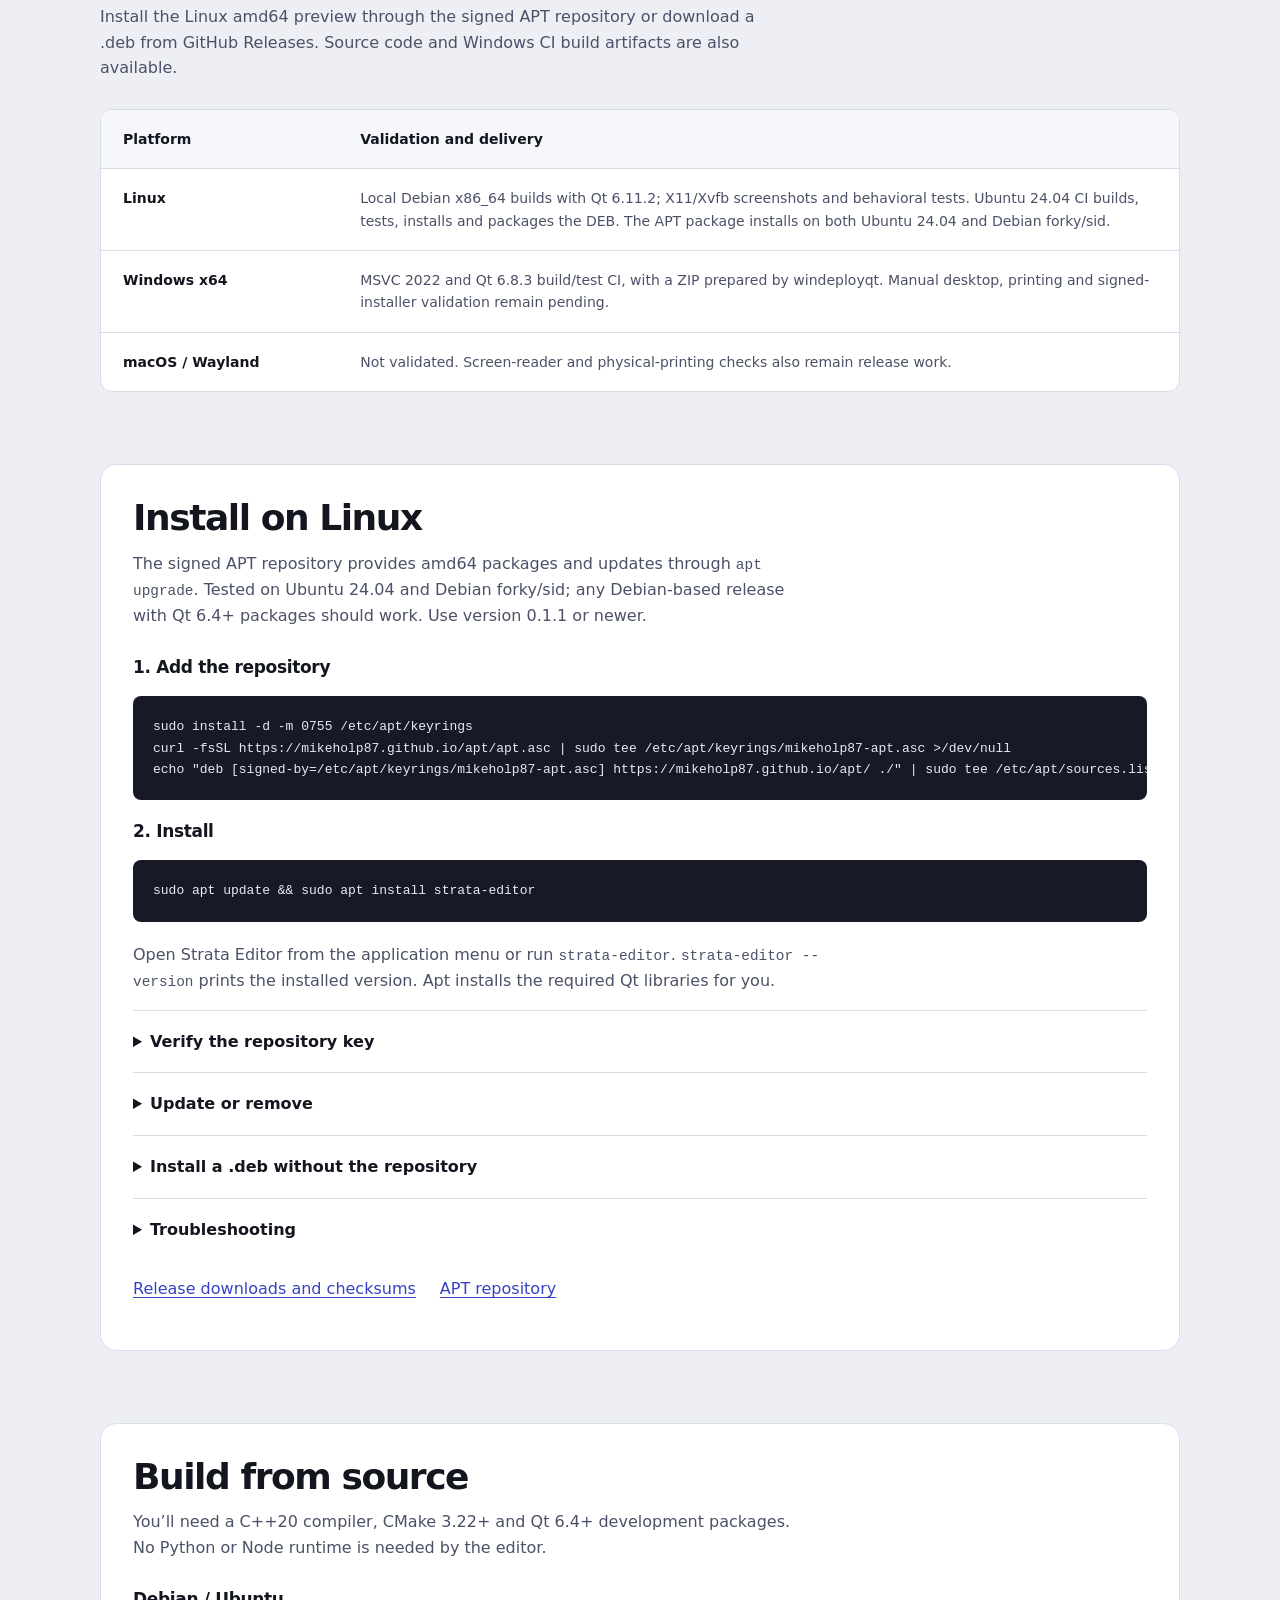
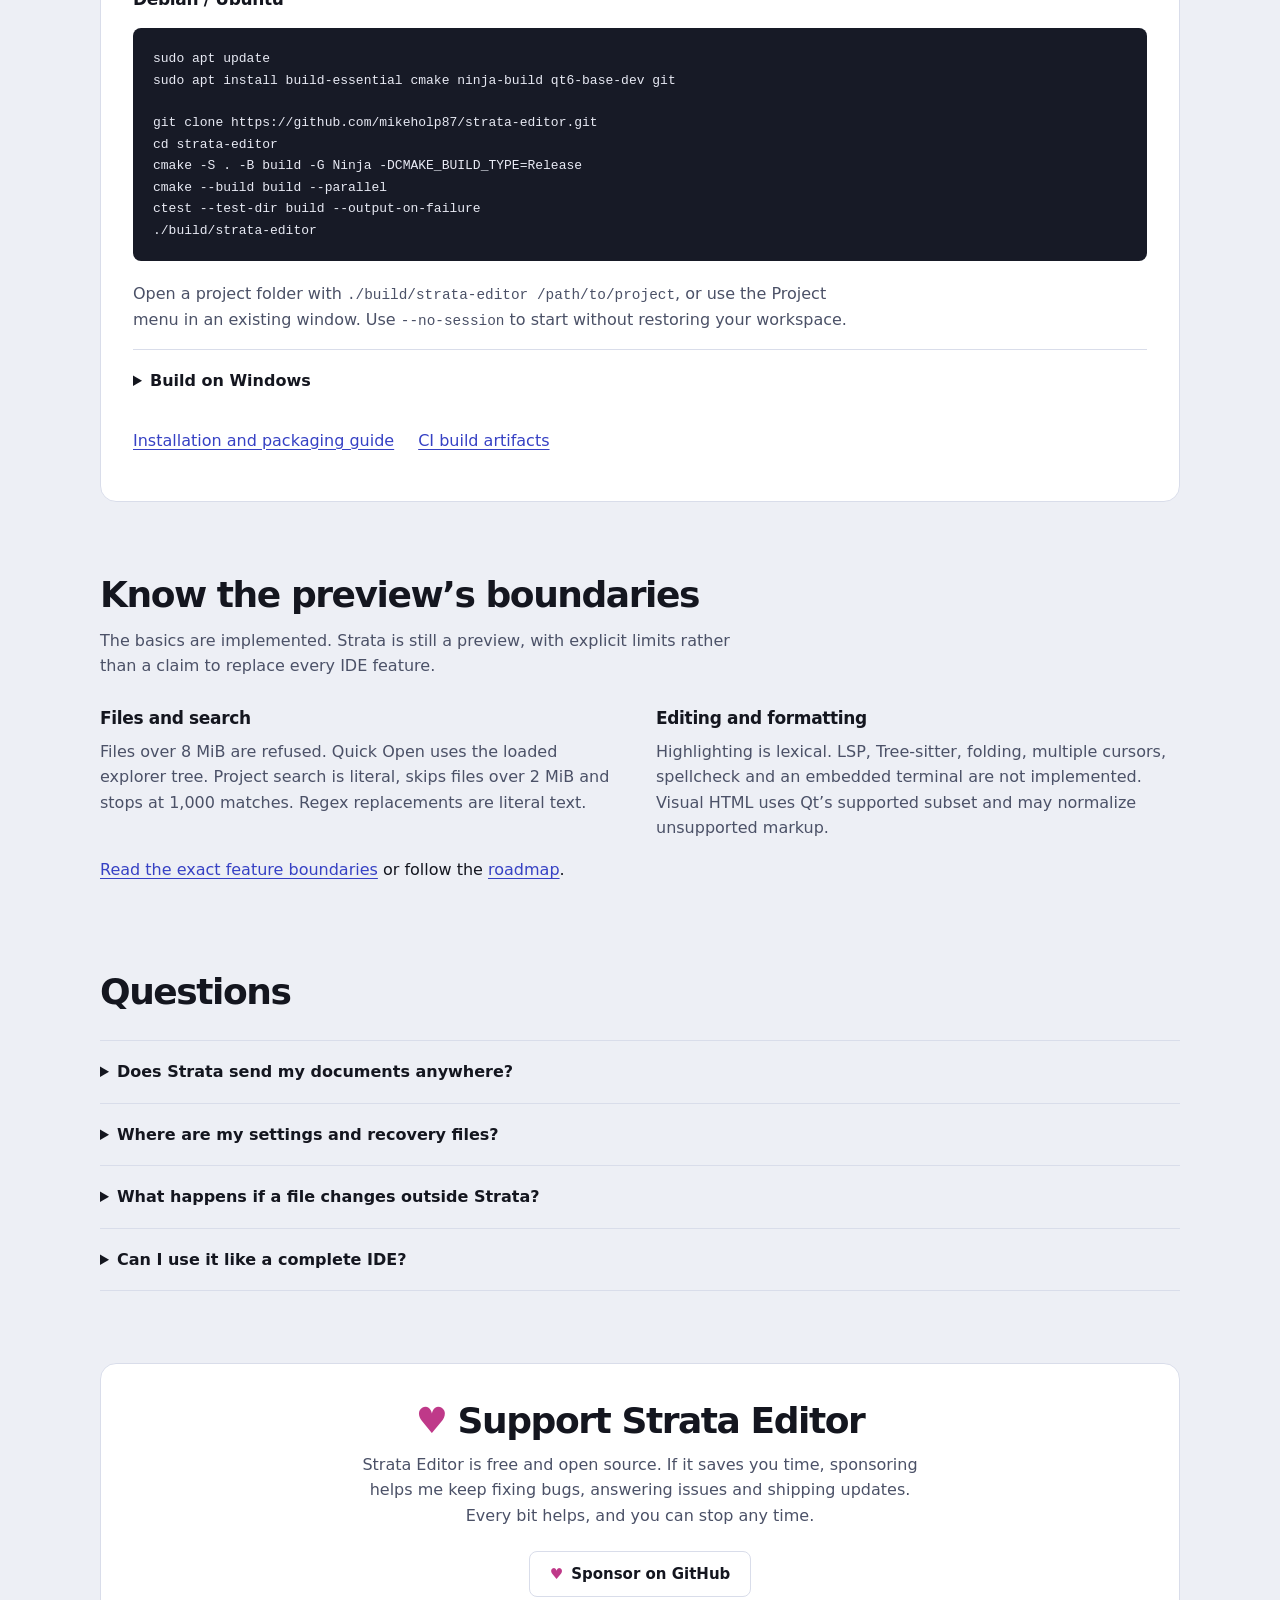
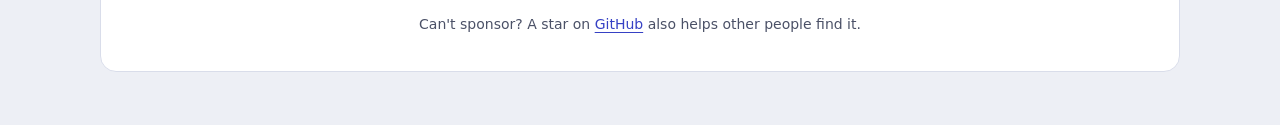
==== commit b028ef2e: "build: release 0.1.2 Co-Authored-By: Claude Sonnet 5.5 <noreply@anthropic.com>" ====
--- a/docs/index.html
+++ b/docs/index.html
@@ -66,7 +66,7 @@
     </header>
     <main id="content">
       <section class="hero" aria-labelledby="hero-title">
-        <p class="status">Free and open source. Version 0.1.1 preview.</p>
+        <p class="status">Free and open source. Version 0.1.2 preview.</p>
         <h1 id="hero-title">One workspace for code and words.</h1>
         <p class="lead">Edit text, source code, Markdown and formatted HTML in a native desktop app. Keep two views of a document open, see your Markdown as you write, and work without an account or cloud service.</p>
         <div class="actions">
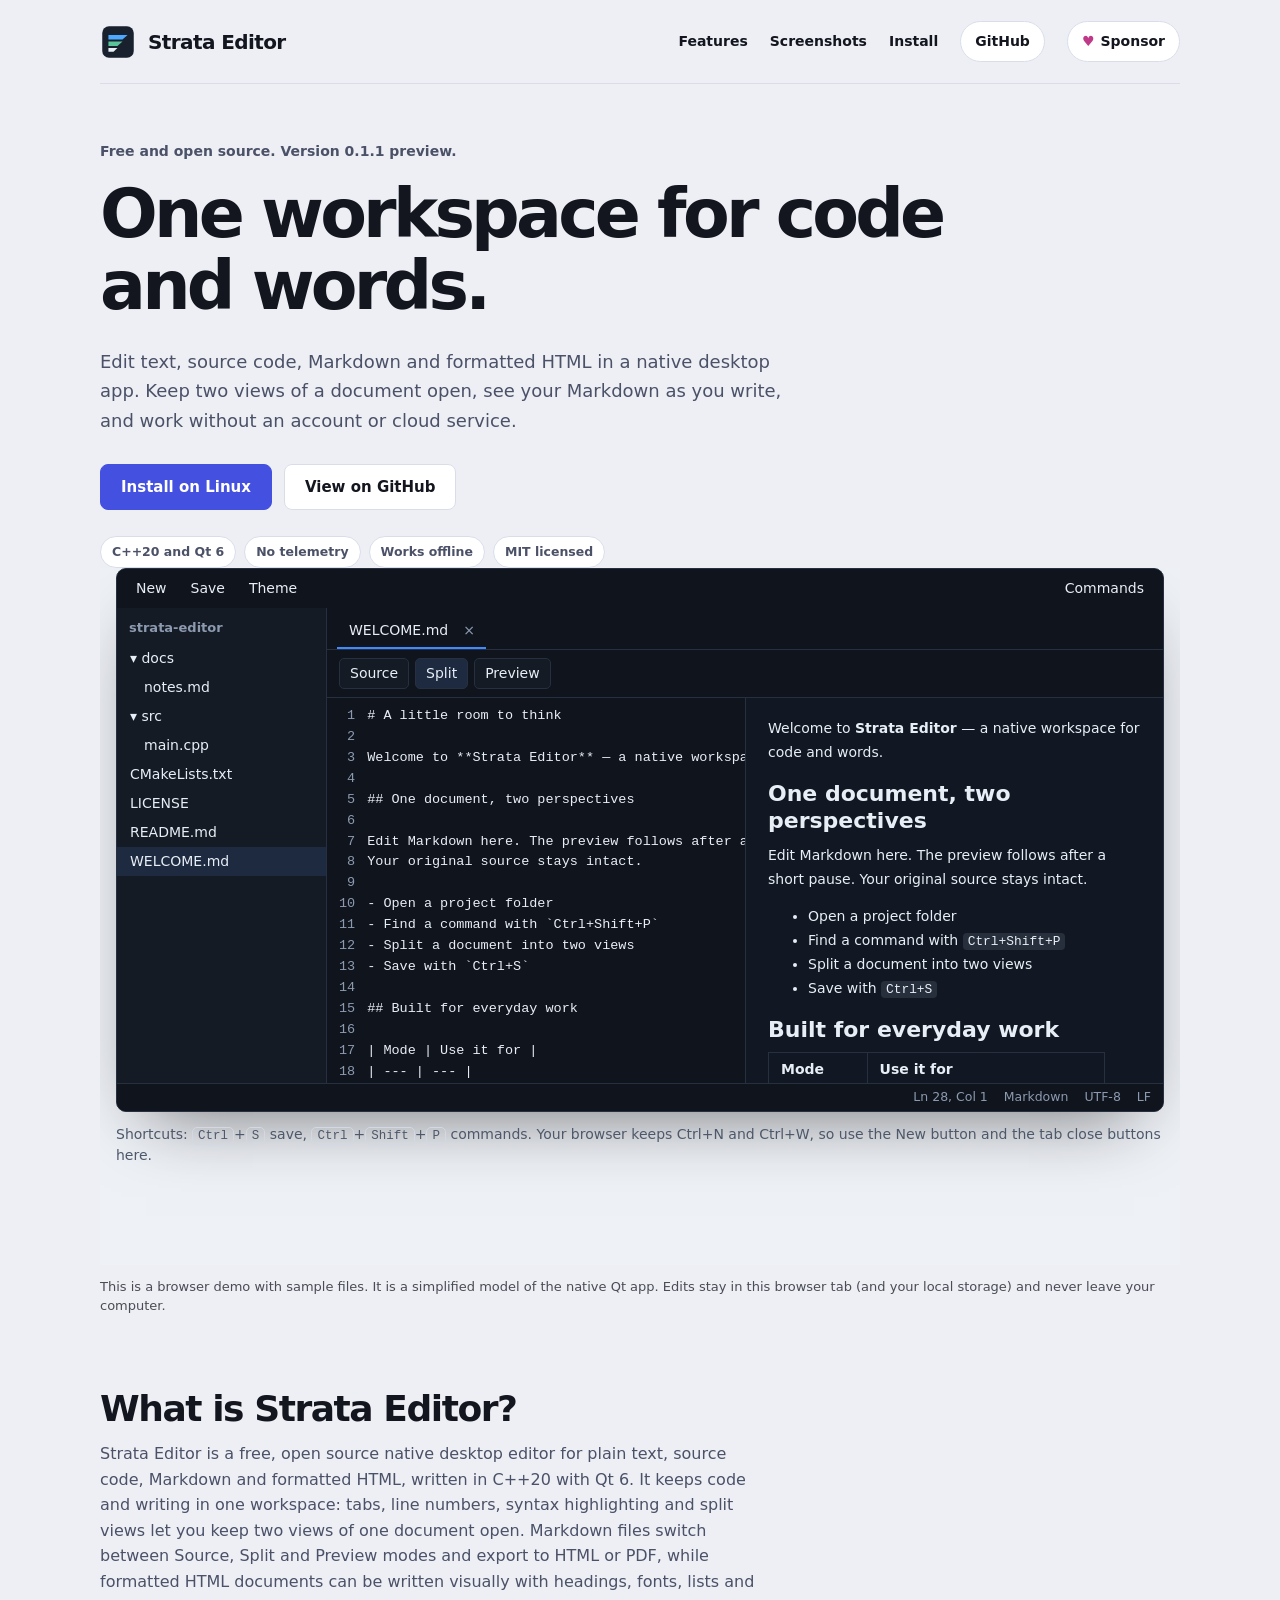
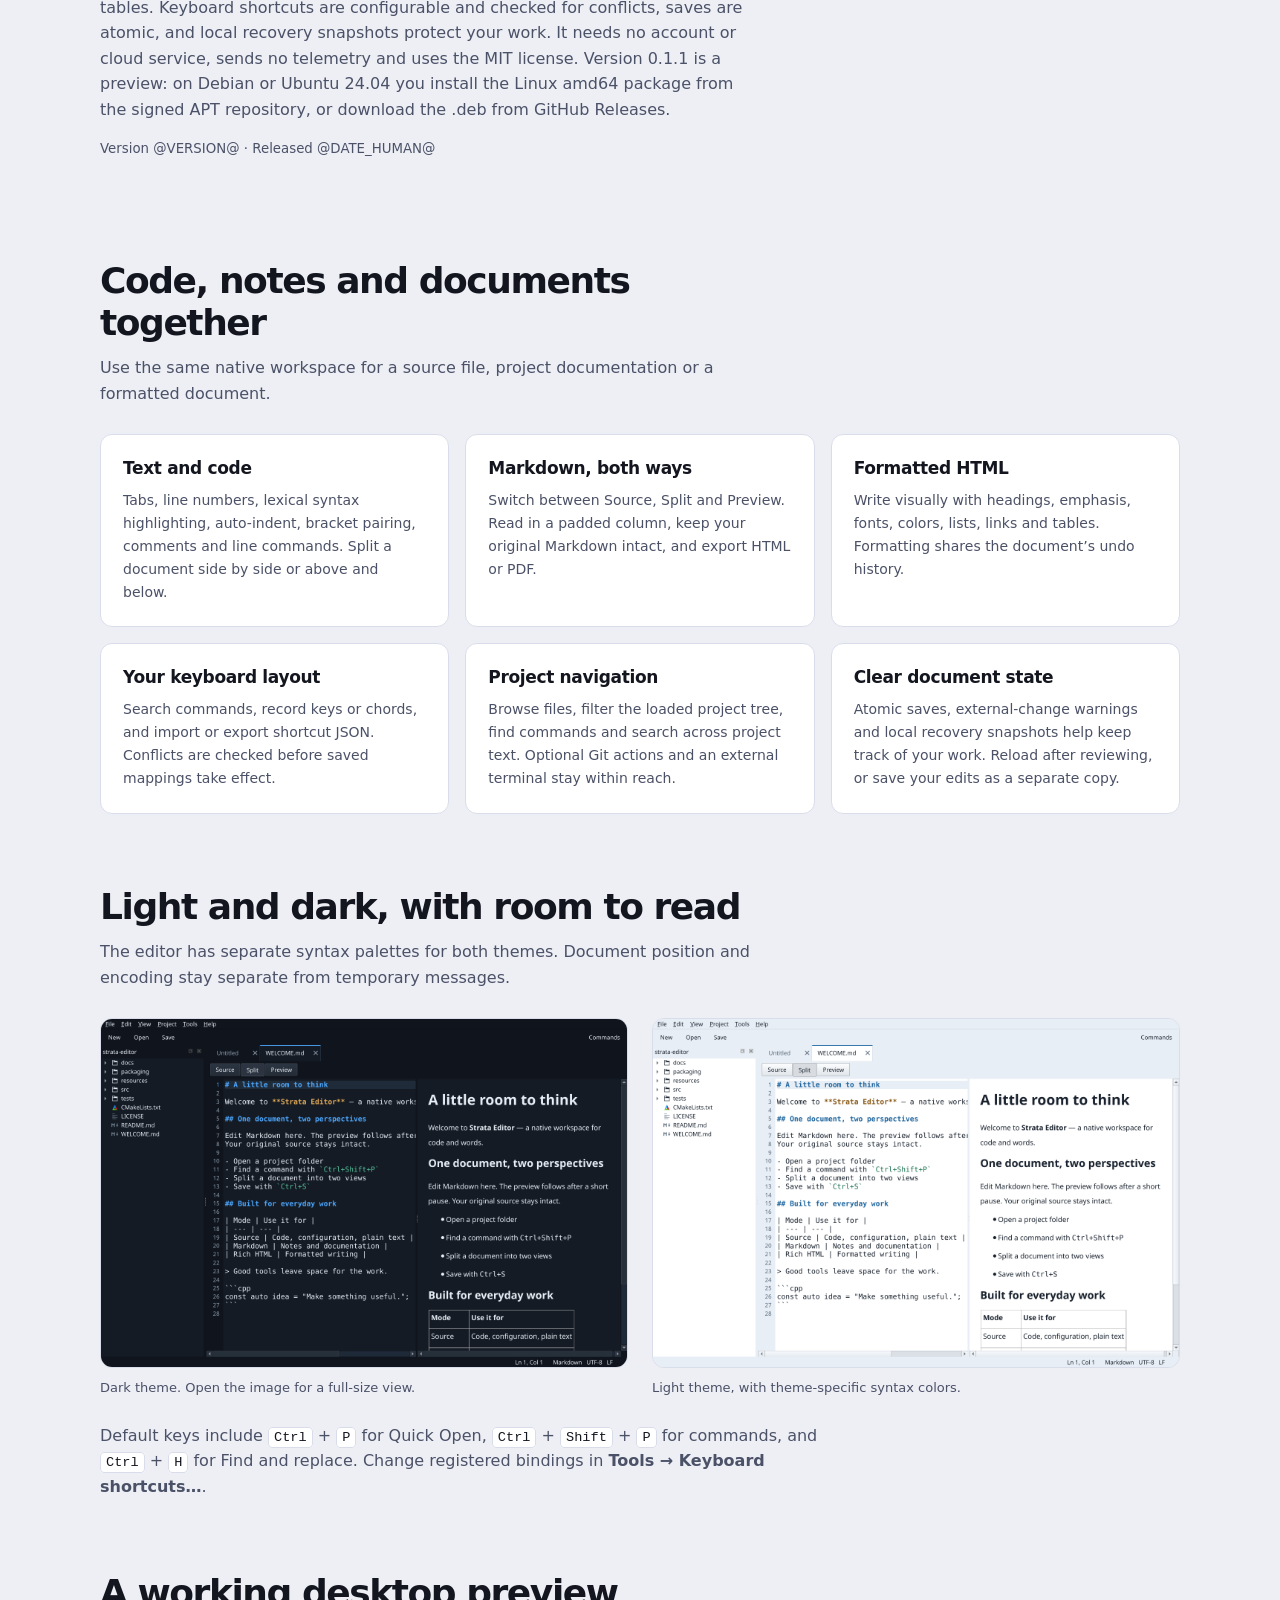
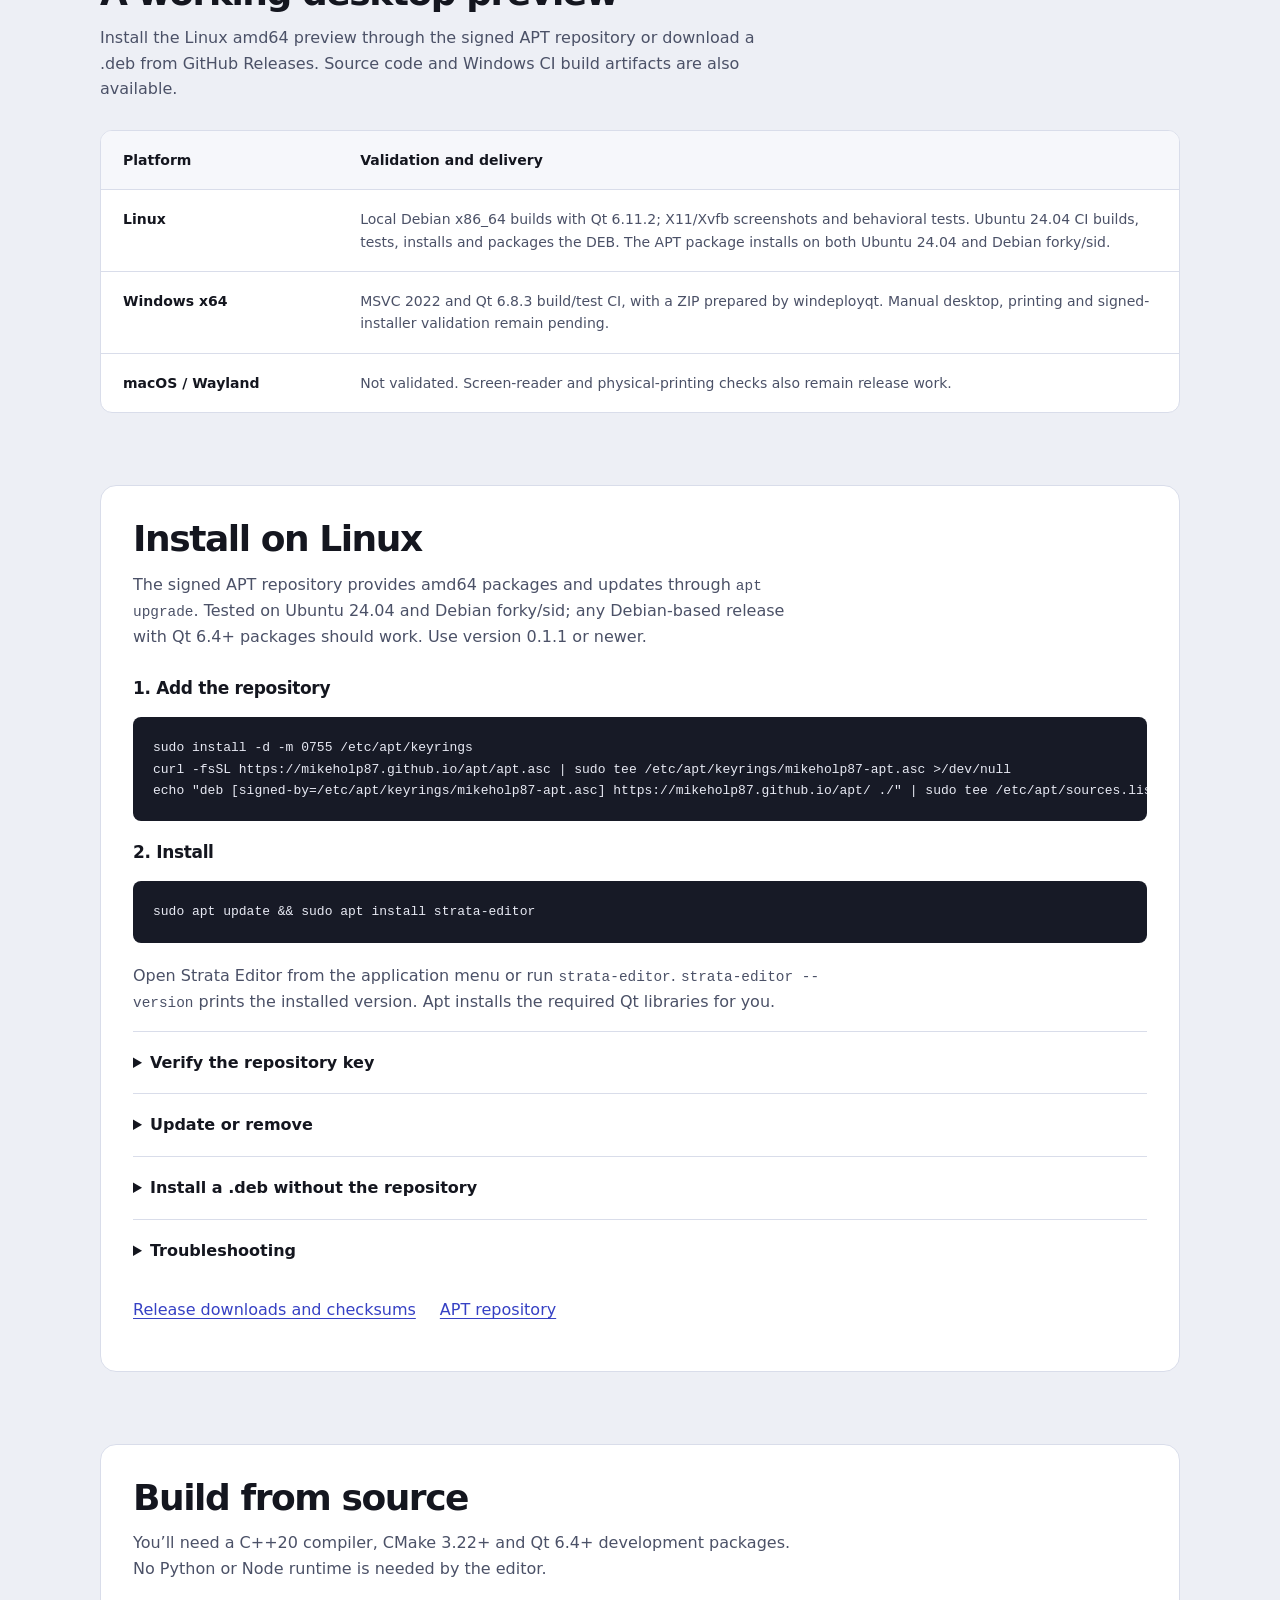
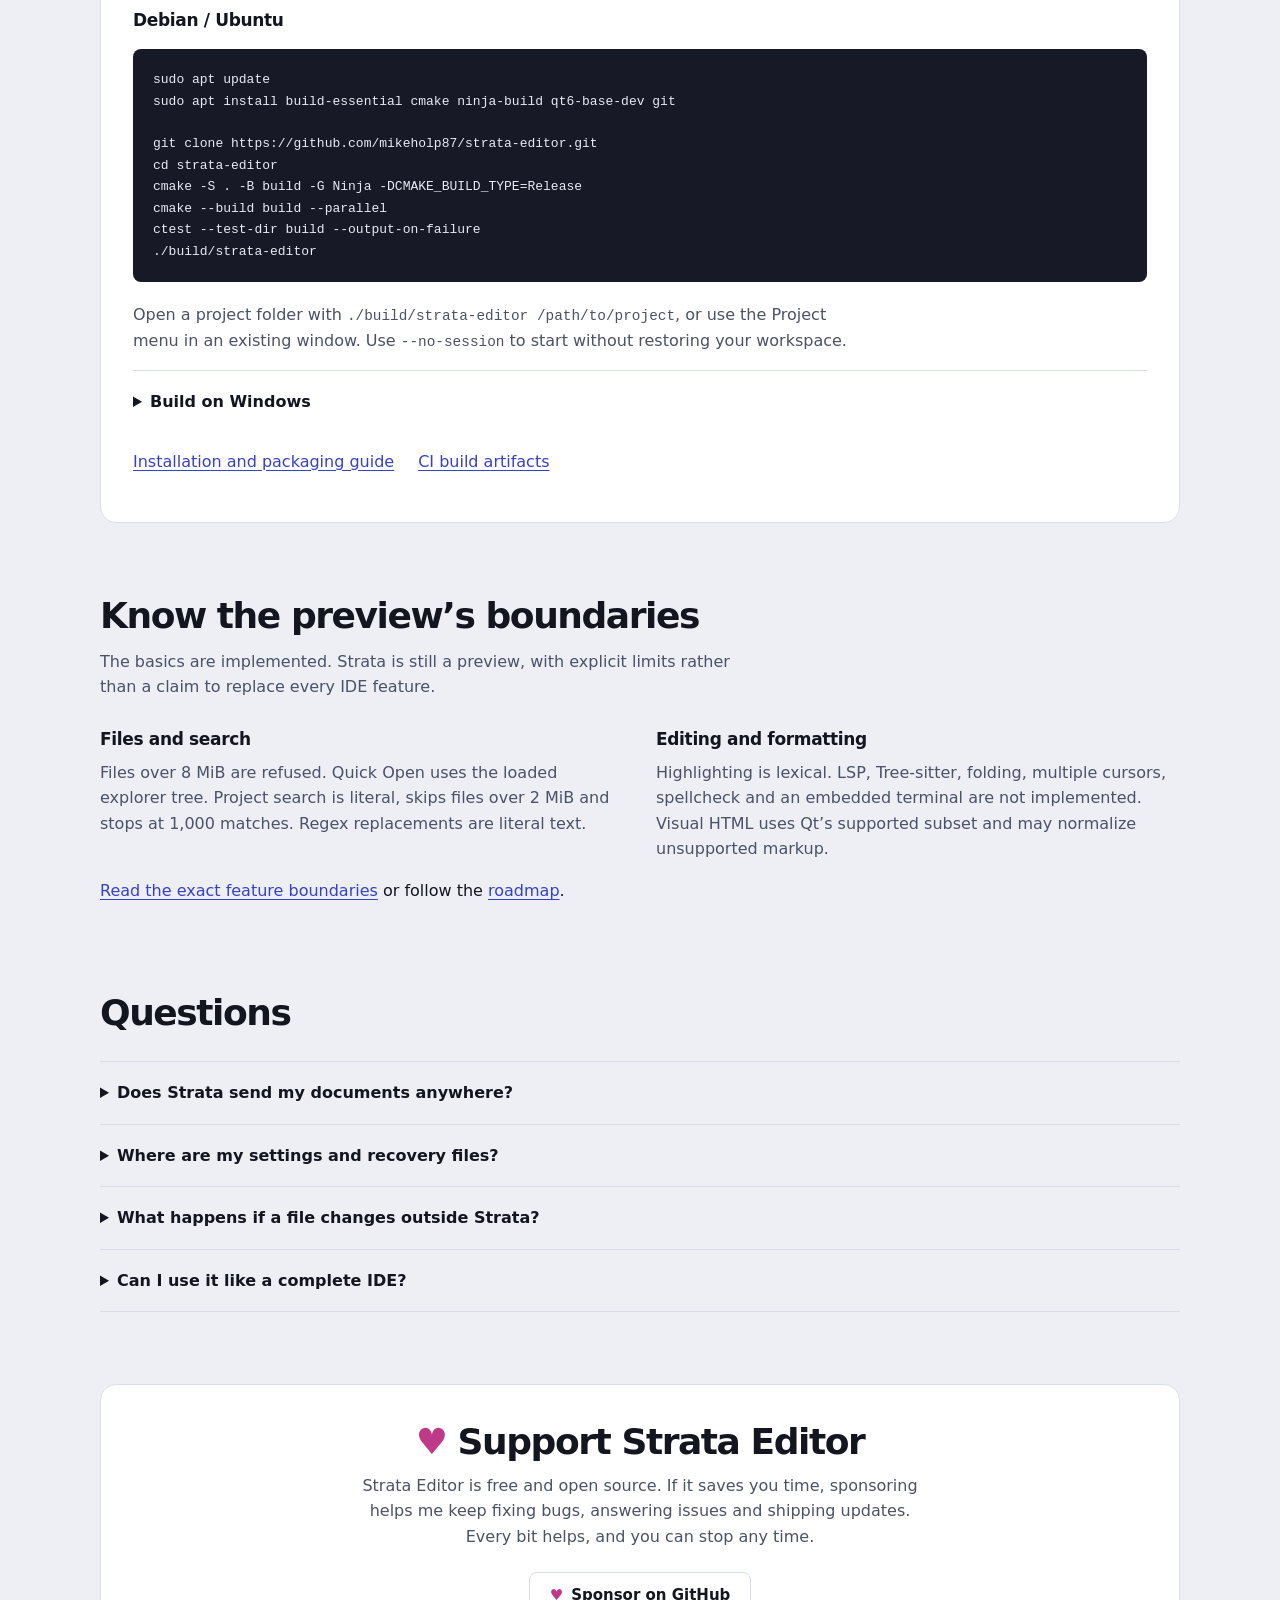
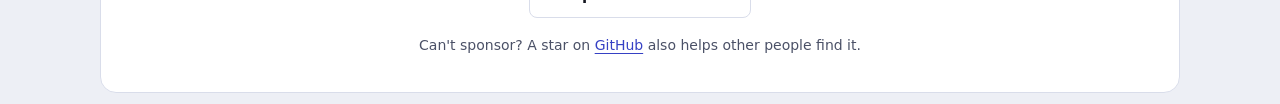
==== commit 1783a29f: "Show the hero demo without a surrounding box The frame and the yellow notice box are gone; the notic" ====
--- a/docs/index.html
+++ b/docs/index.html
@@ -49,7 +49,7 @@
   "downloadUrl": "https://github.com/mikeholp87/strata-editor/releases/latest"
 }
 </script>
-    <style>.hero{grid-template-columns:minmax(0,1fr)!important;gap:28px!important}.demo-frame{width:100%;margin:0}.demo-frame iframe{display:block;width:100%;border:1px solid rgba(128,128,128,.35);border-radius:12px;background:transparent;box-shadow:0 24px 60px -28px rgba(0,0,0,.45)}</style>
+    <style>.hero{grid-template-columns:minmax(0,1fr)!important;gap:28px!important}.demo-frame{width:100%;margin:0}.demo-frame iframe{display:block;width:100%;border:0;background:transparent}.demo-caption{margin:12px 0 0;font-size:13px;line-height:1.5;opacity:.75}</style>
   </head>
 <body>
   <a class="skip" href="#content">Skip to content</a>
@@ -66,7 +66,7 @@
     </header>
     <main id="content">
       <section class="hero" aria-labelledby="hero-title">
-        <p class="status">Free and open source. Version 0.1.2 preview.</p>
+        <p class="status">Free and open source. Version 0.1.1 preview.</p>
         <h1 id="hero-title">One workspace for code and words.</h1>
         <p class="lead">Edit text, source code, Markdown and formatted HTML in a native desktop app. Keep two views of a document open, see your Markdown as you write, and work without an account or cloud service.</p>
         <div class="actions">
@@ -77,6 +77,7 @@
           <li>C++20 and Qt 6</li><li>No telemetry</li><li>Works offline</li><li>MIT licensed</li>
         </ul>
         <div class="demo-frame"><iframe id="demo-frame" src="./embed/" title="Interactive Strata Editor demo with sample data" loading="lazy" height="720"></iframe></div>
+          <p class="demo-caption">This is a browser demo with sample files. It is a simplified model of the native Qt app. Edits stay in this browser tab (and your local storage) and never leave your computer.</p>
       </section>
 <section id="what-is" class="section" aria-labelledby="what-is-title">
 <div class="section-head">
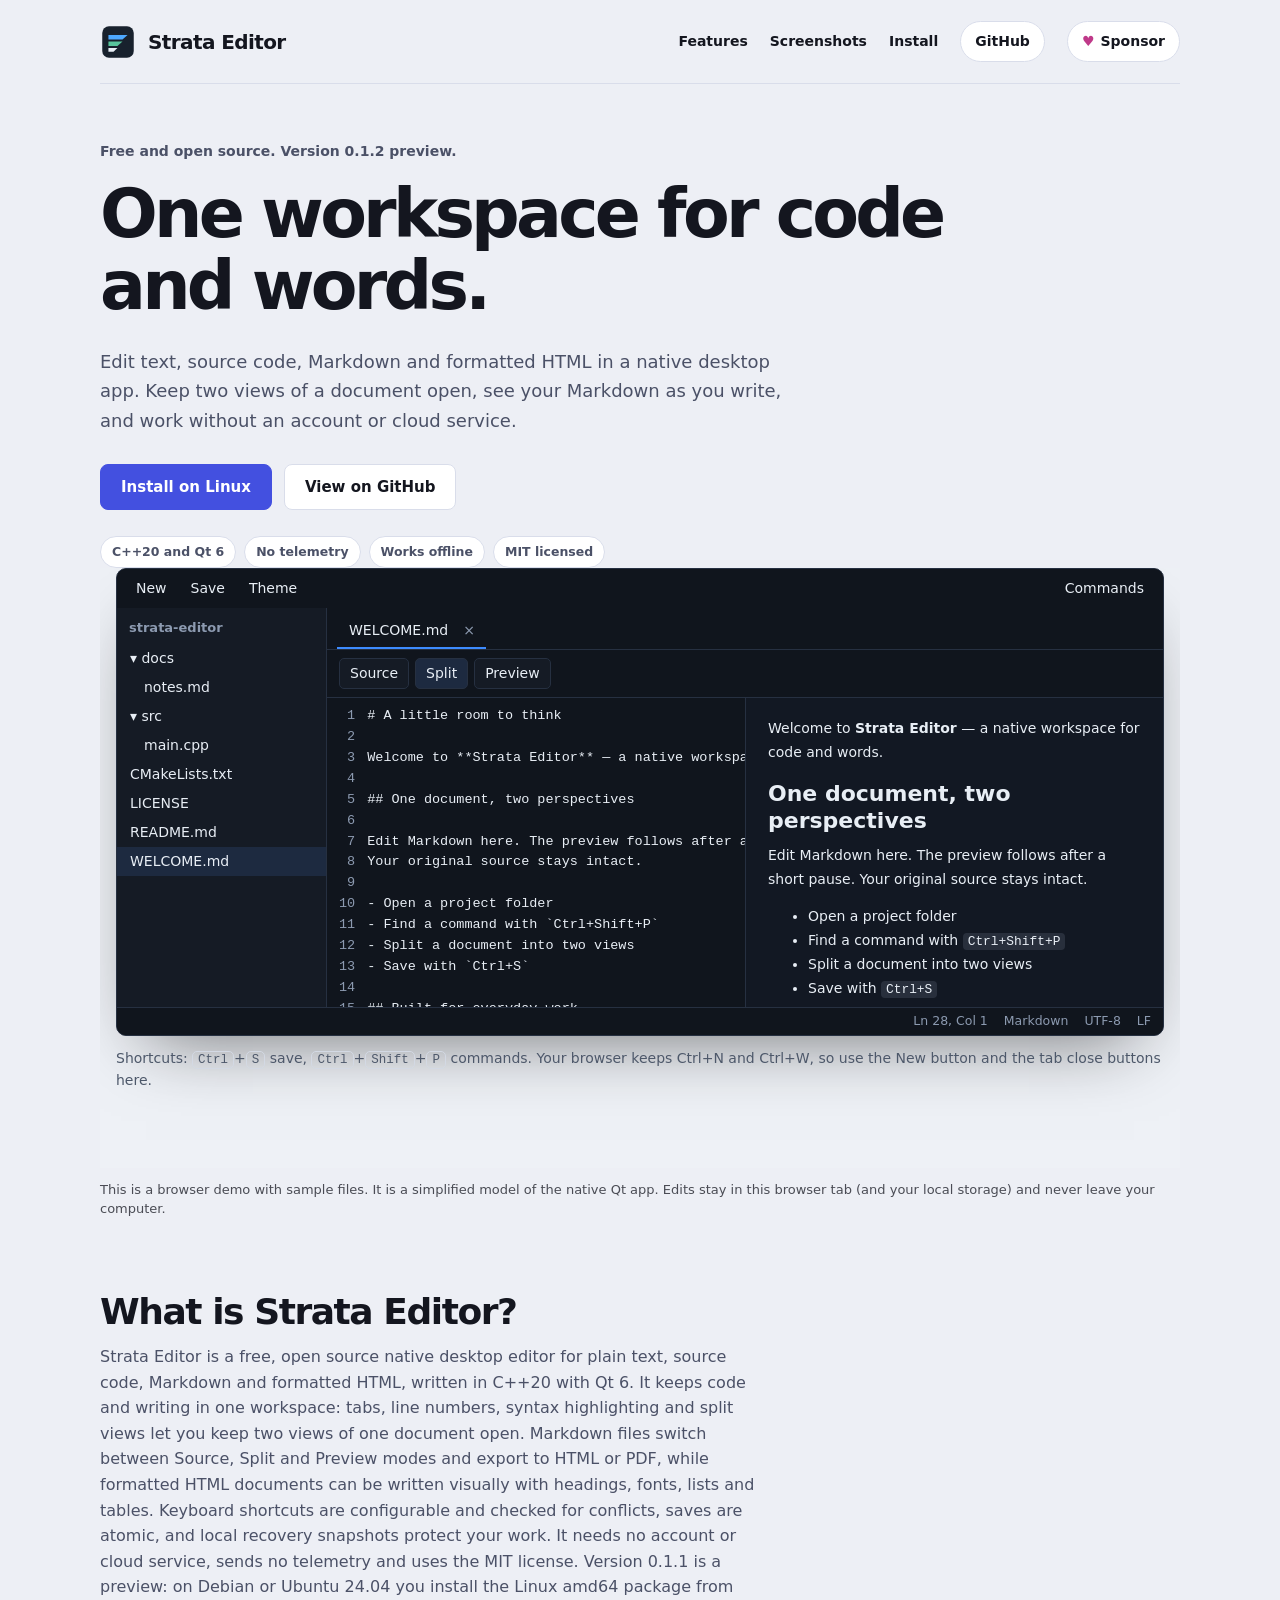
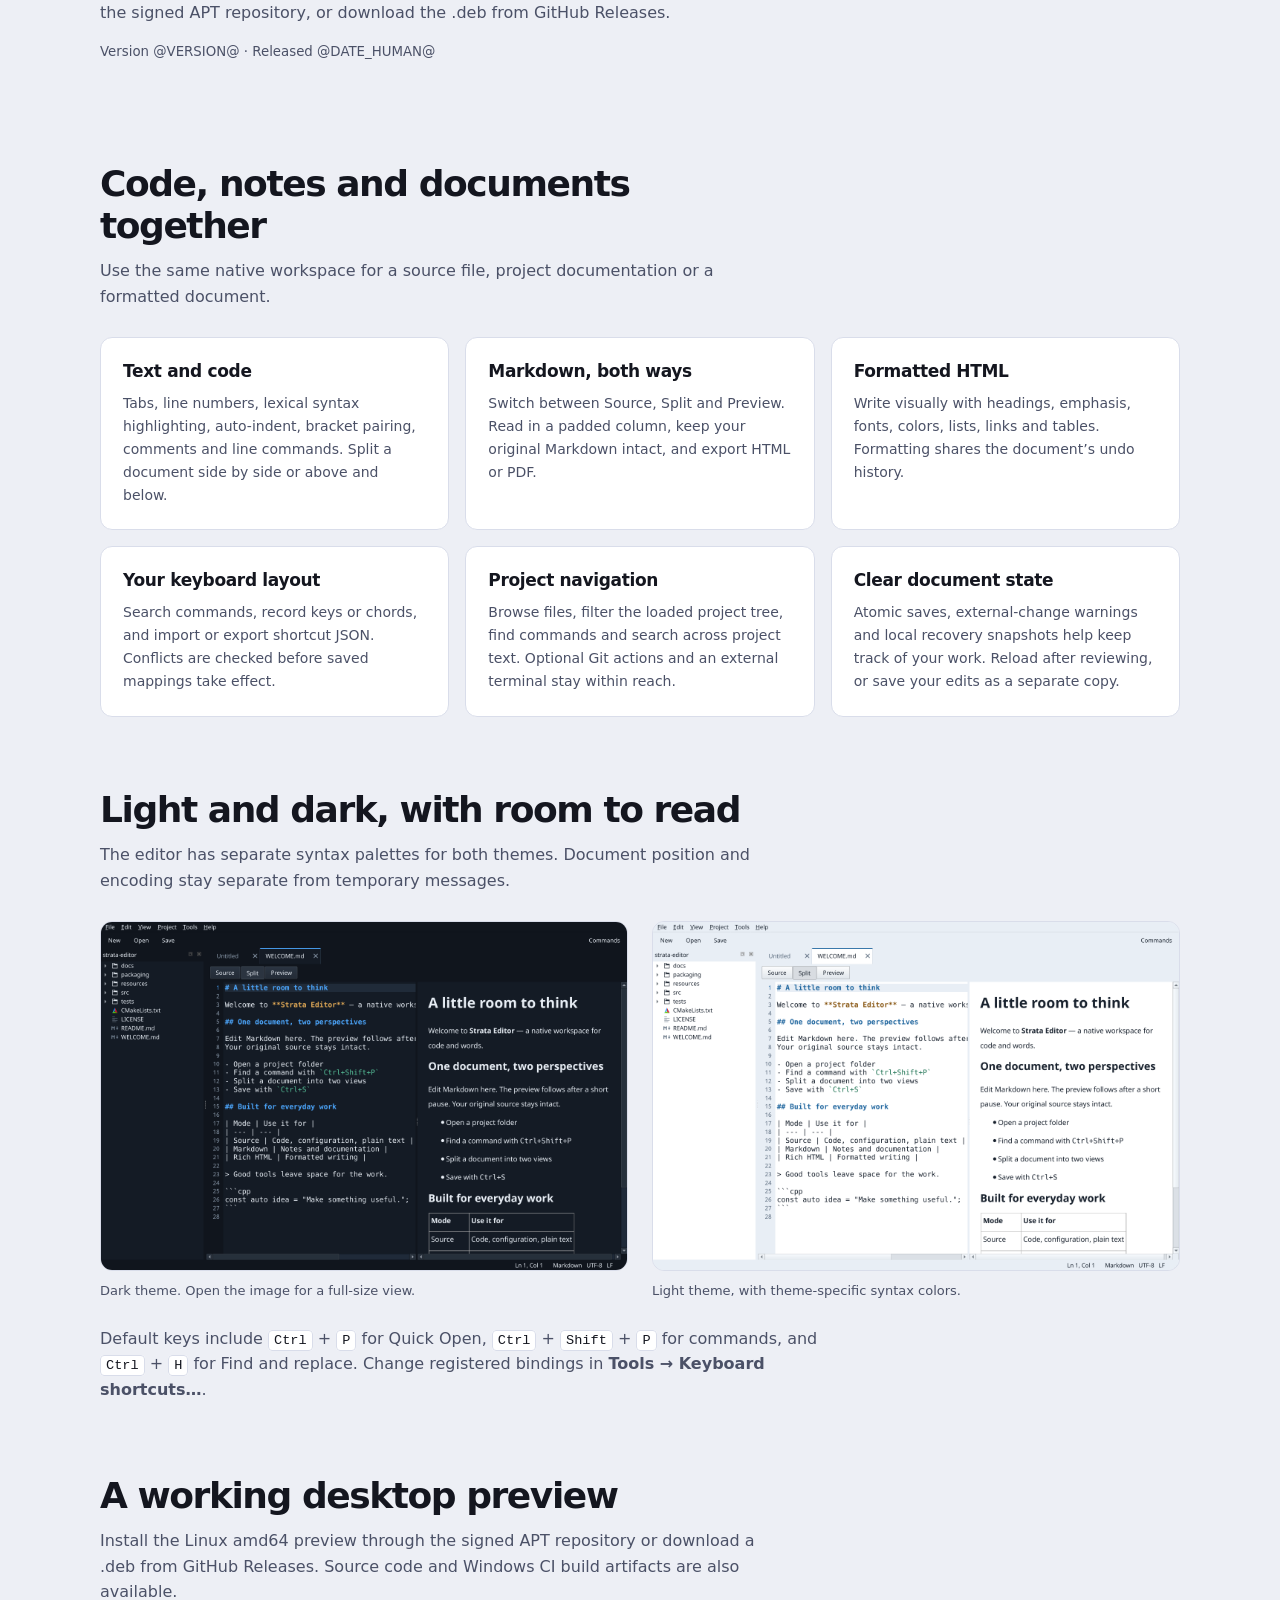
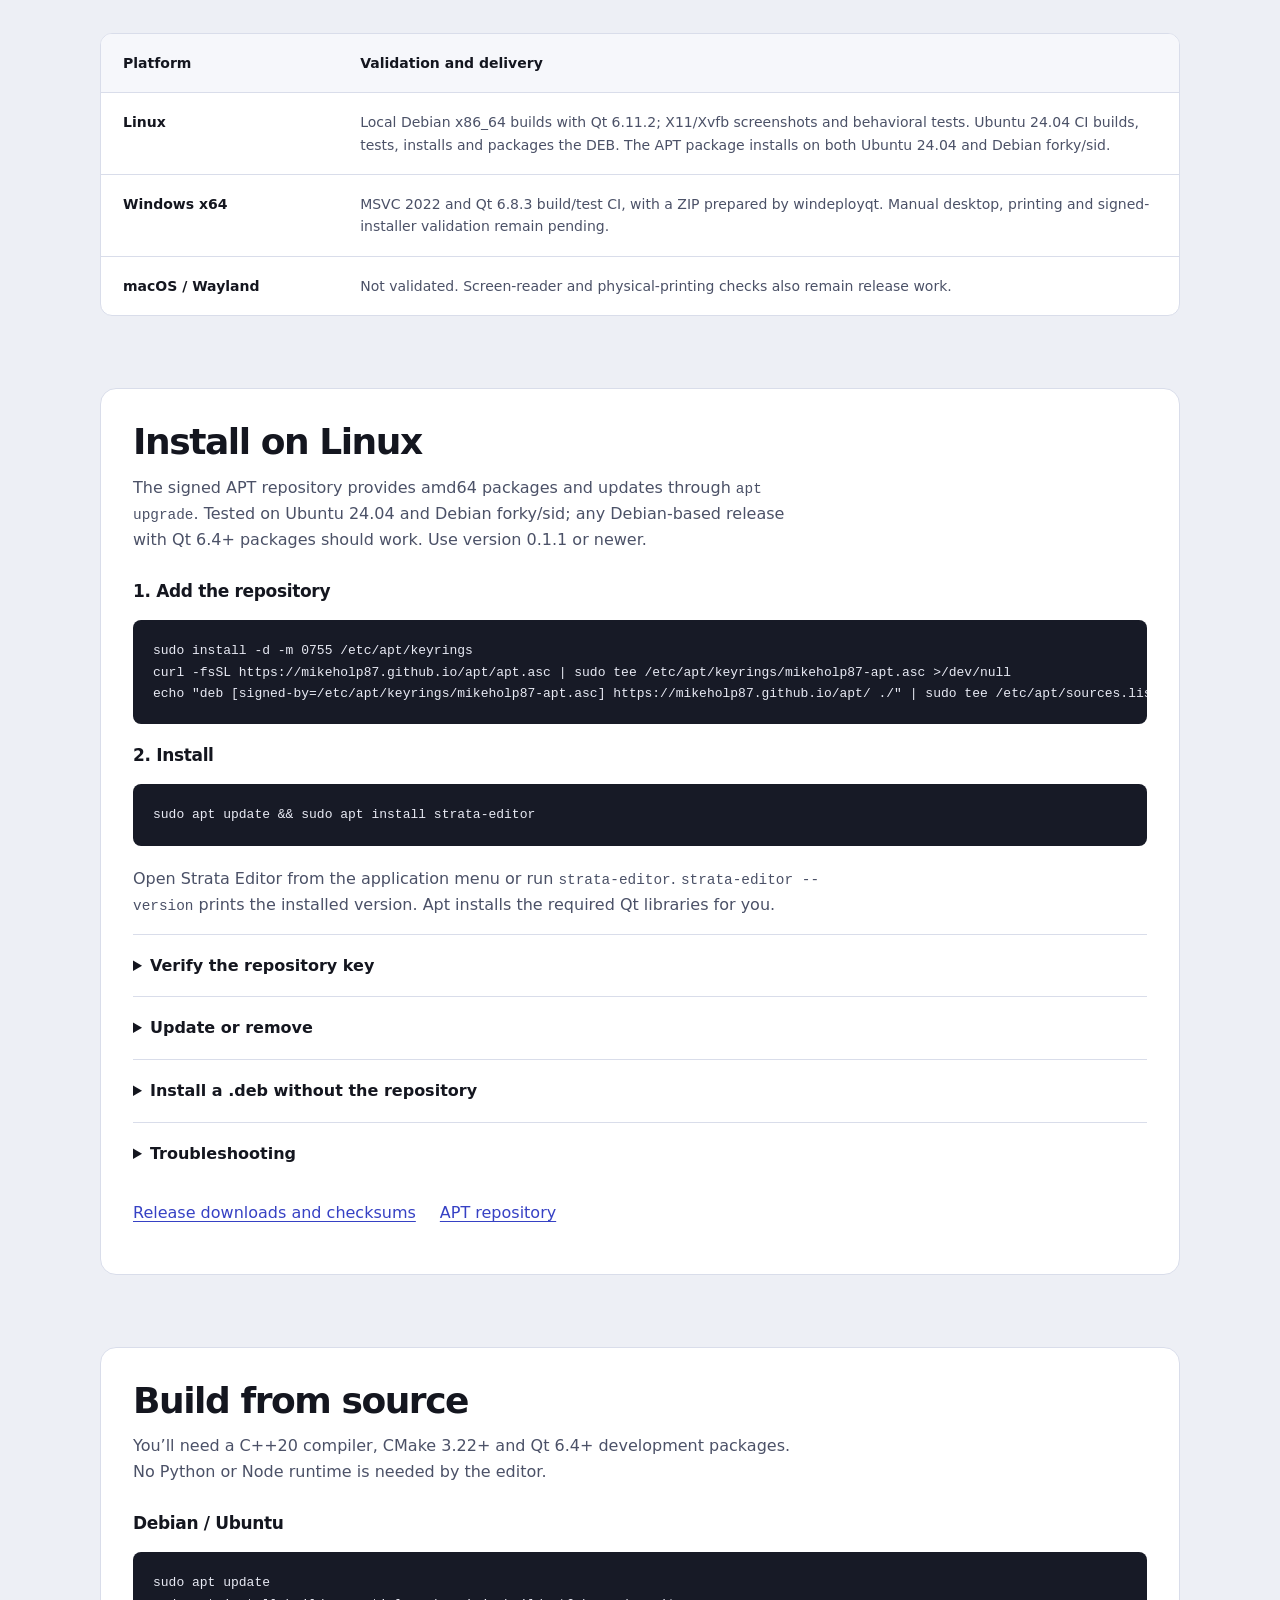
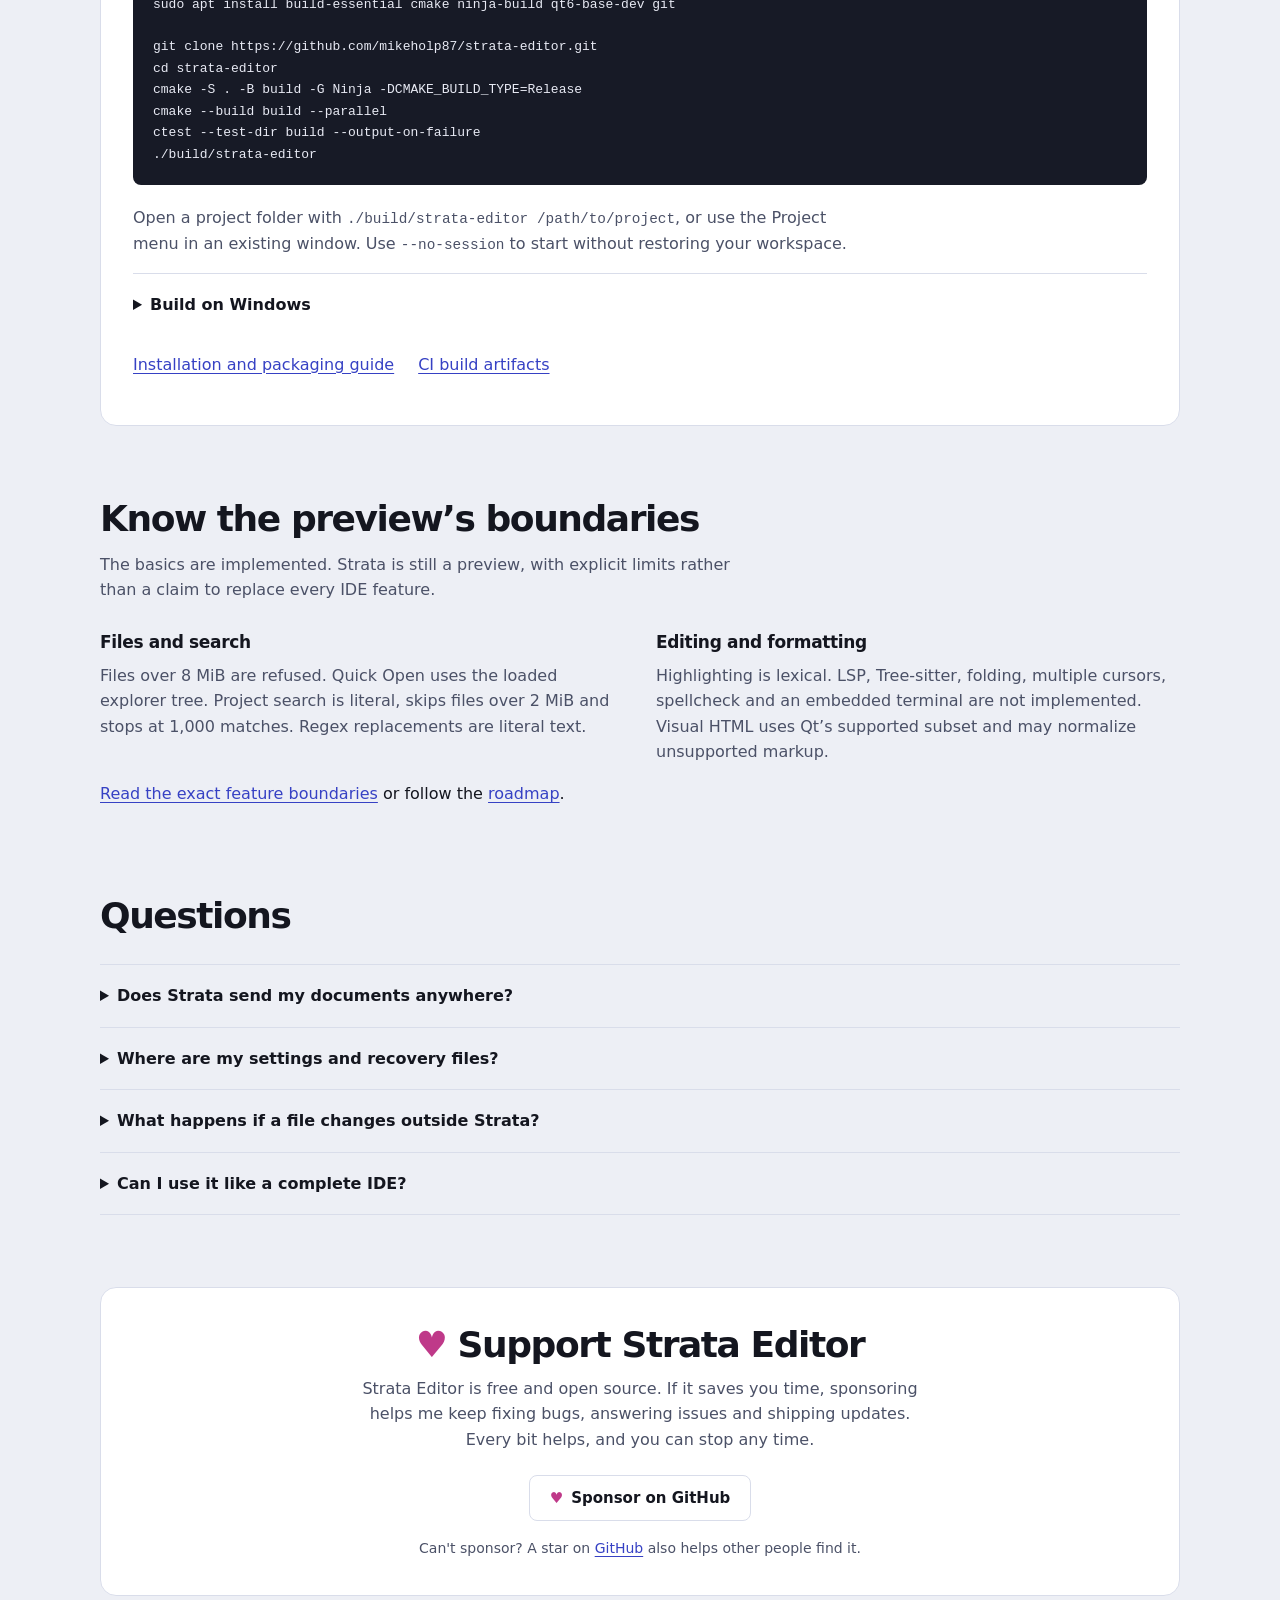
==== commit a0c920f6: "Merge pull request #2 from mikeholp87/feat/autocomplete-md-format Add autocomplete and Markdown sour" ====
--- a/docs/index.html
+++ b/docs/index.html
@@ -66,7 +66,7 @@
     </header>
     <main id="content">
       <section class="hero" aria-labelledby="hero-title">
-        <p class="status">Free and open source. Version 0.1.1 preview.</p>
+        <p class="status">Free and open source. Version 0.1.2 preview.</p>
         <h1 id="hero-title">One workspace for code and words.</h1>
         <p class="lead">Edit text, source code, Markdown and formatted HTML in a native desktop app. Keep two views of a document open, see your Markdown as you write, and work without an account or cloud service.</p>
         <div class="actions">
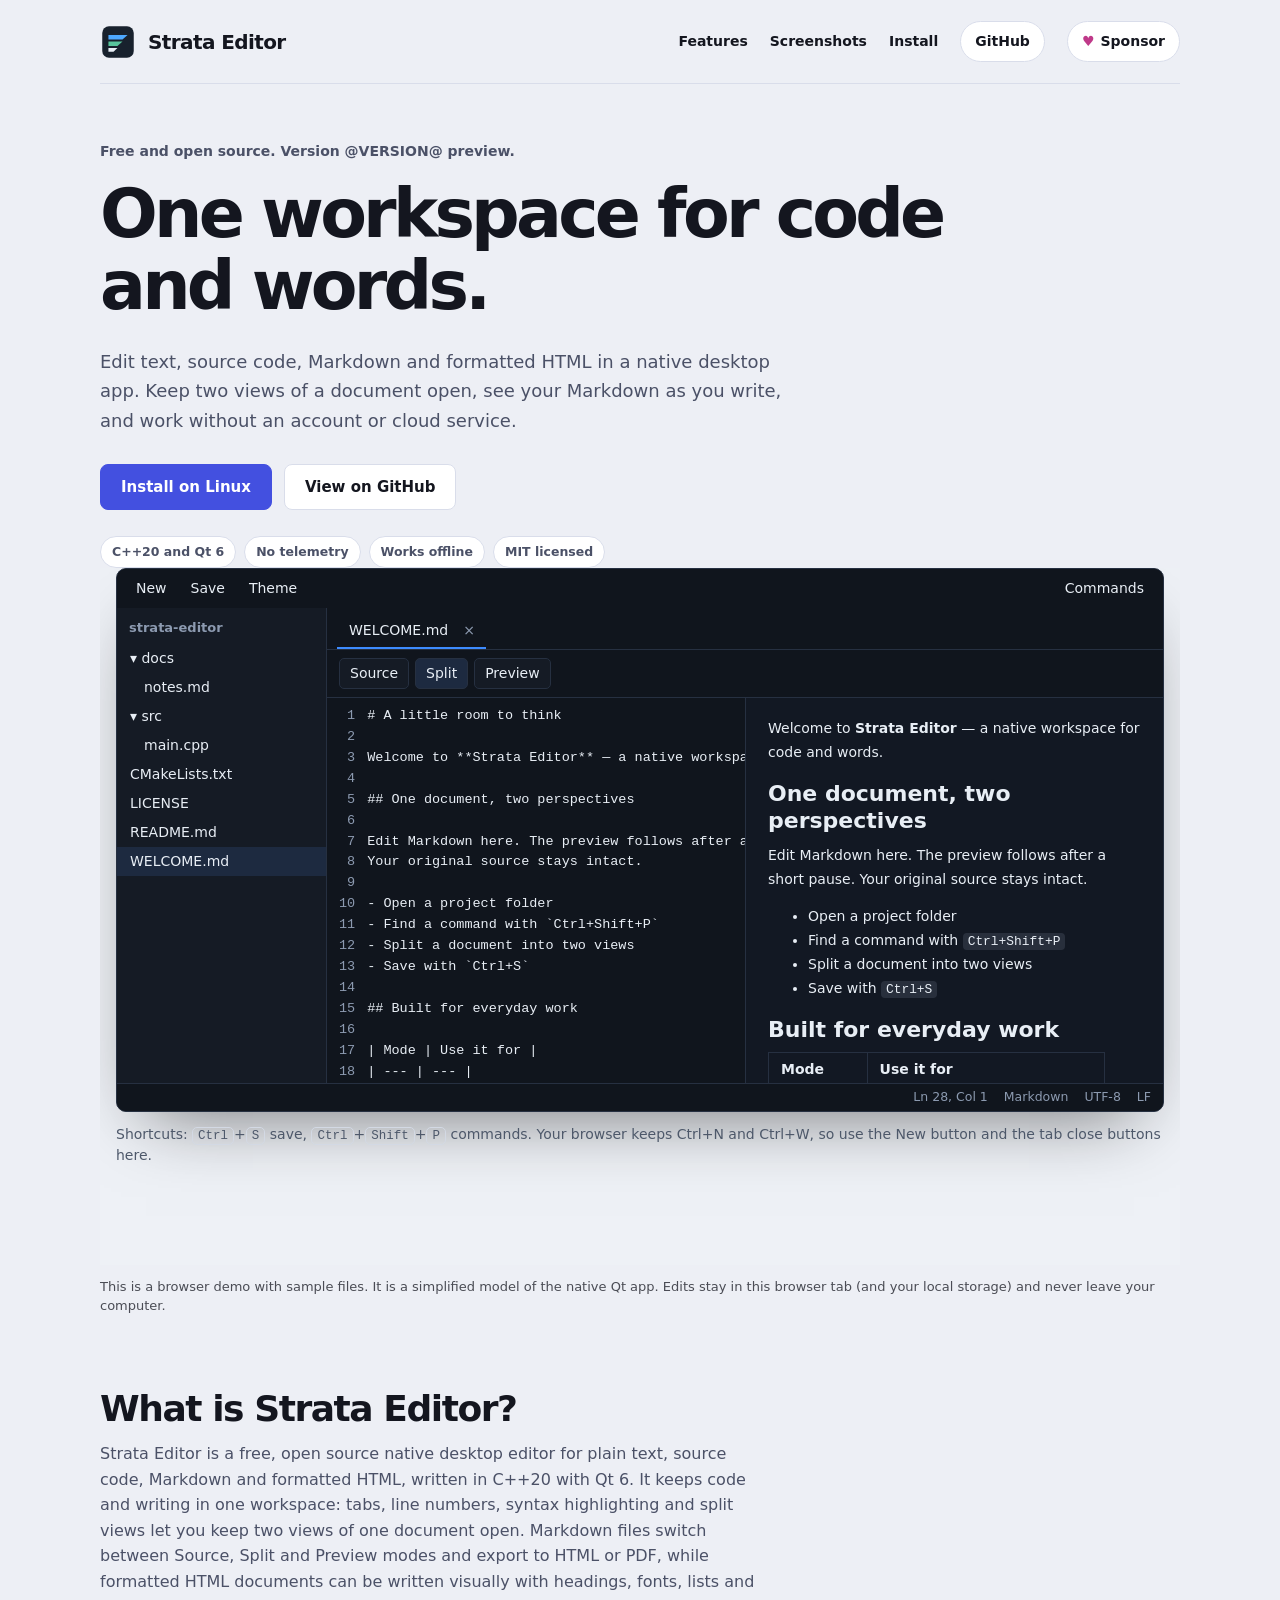
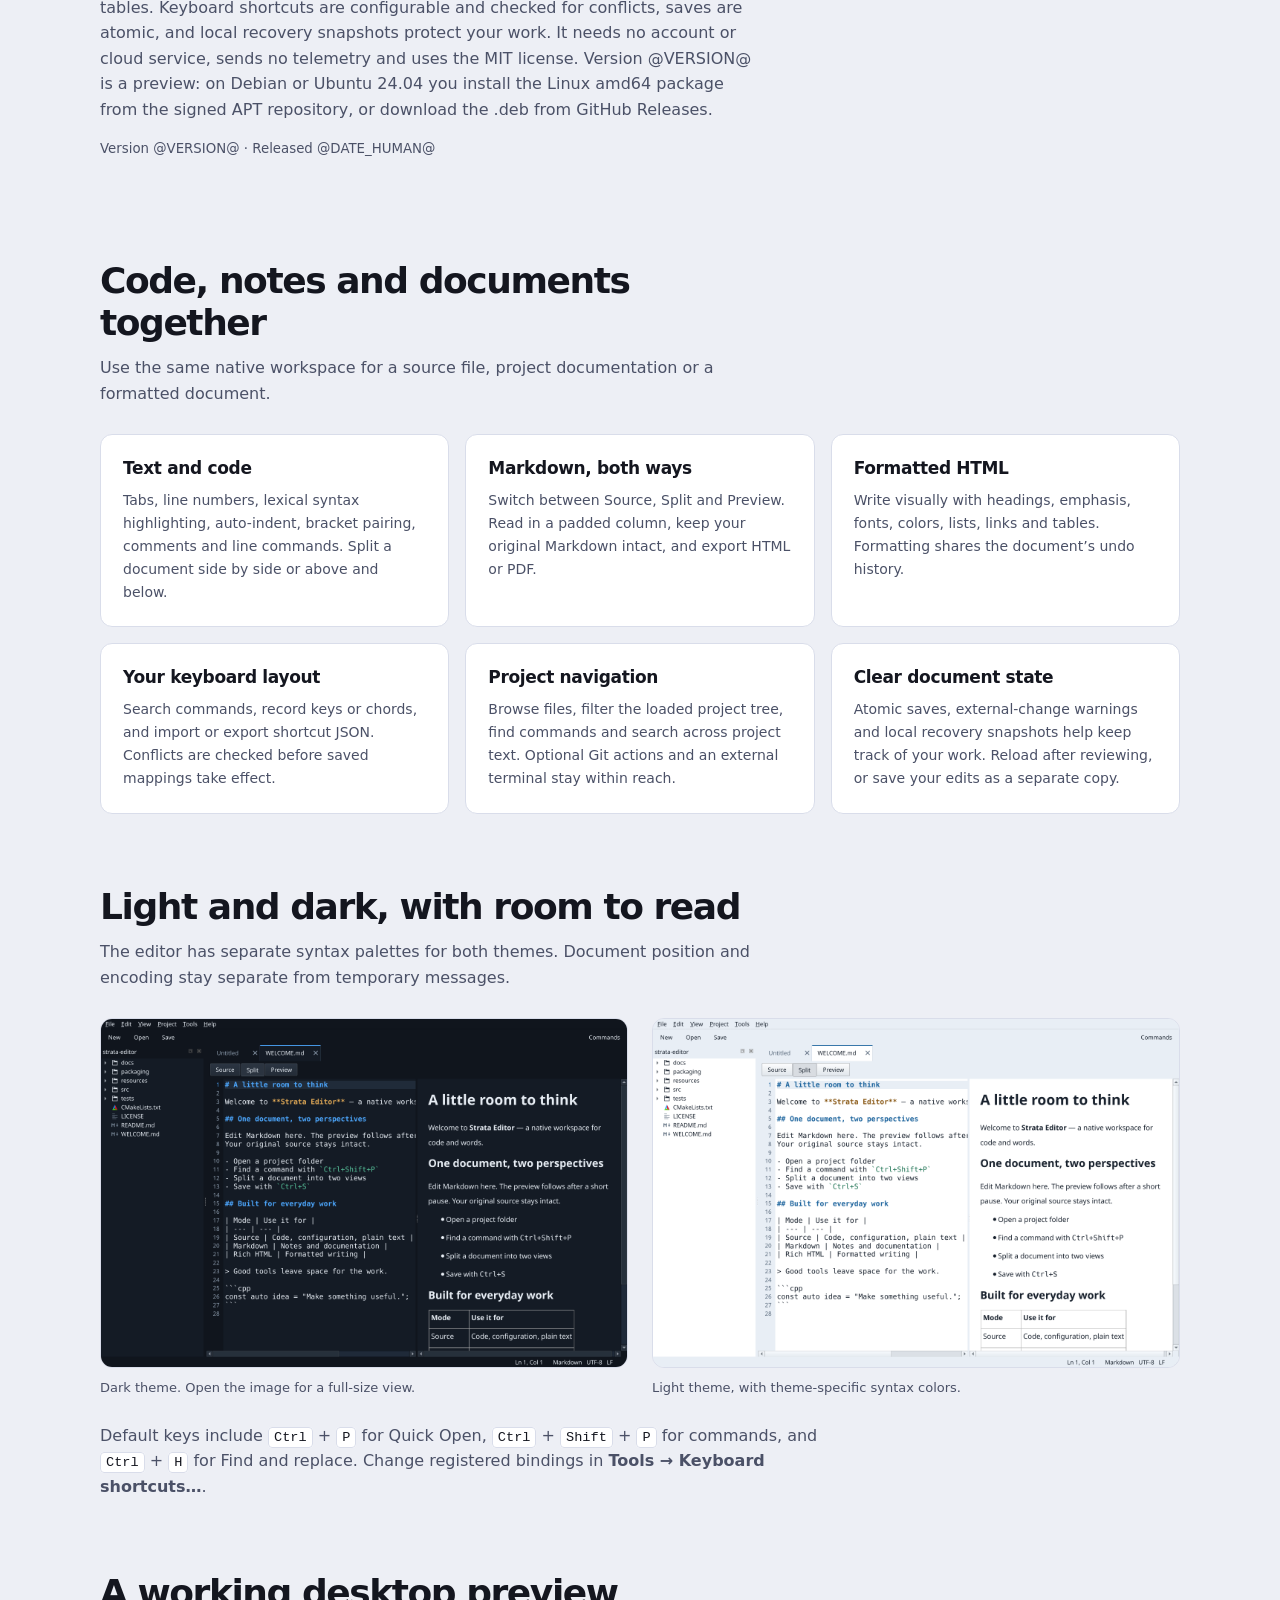
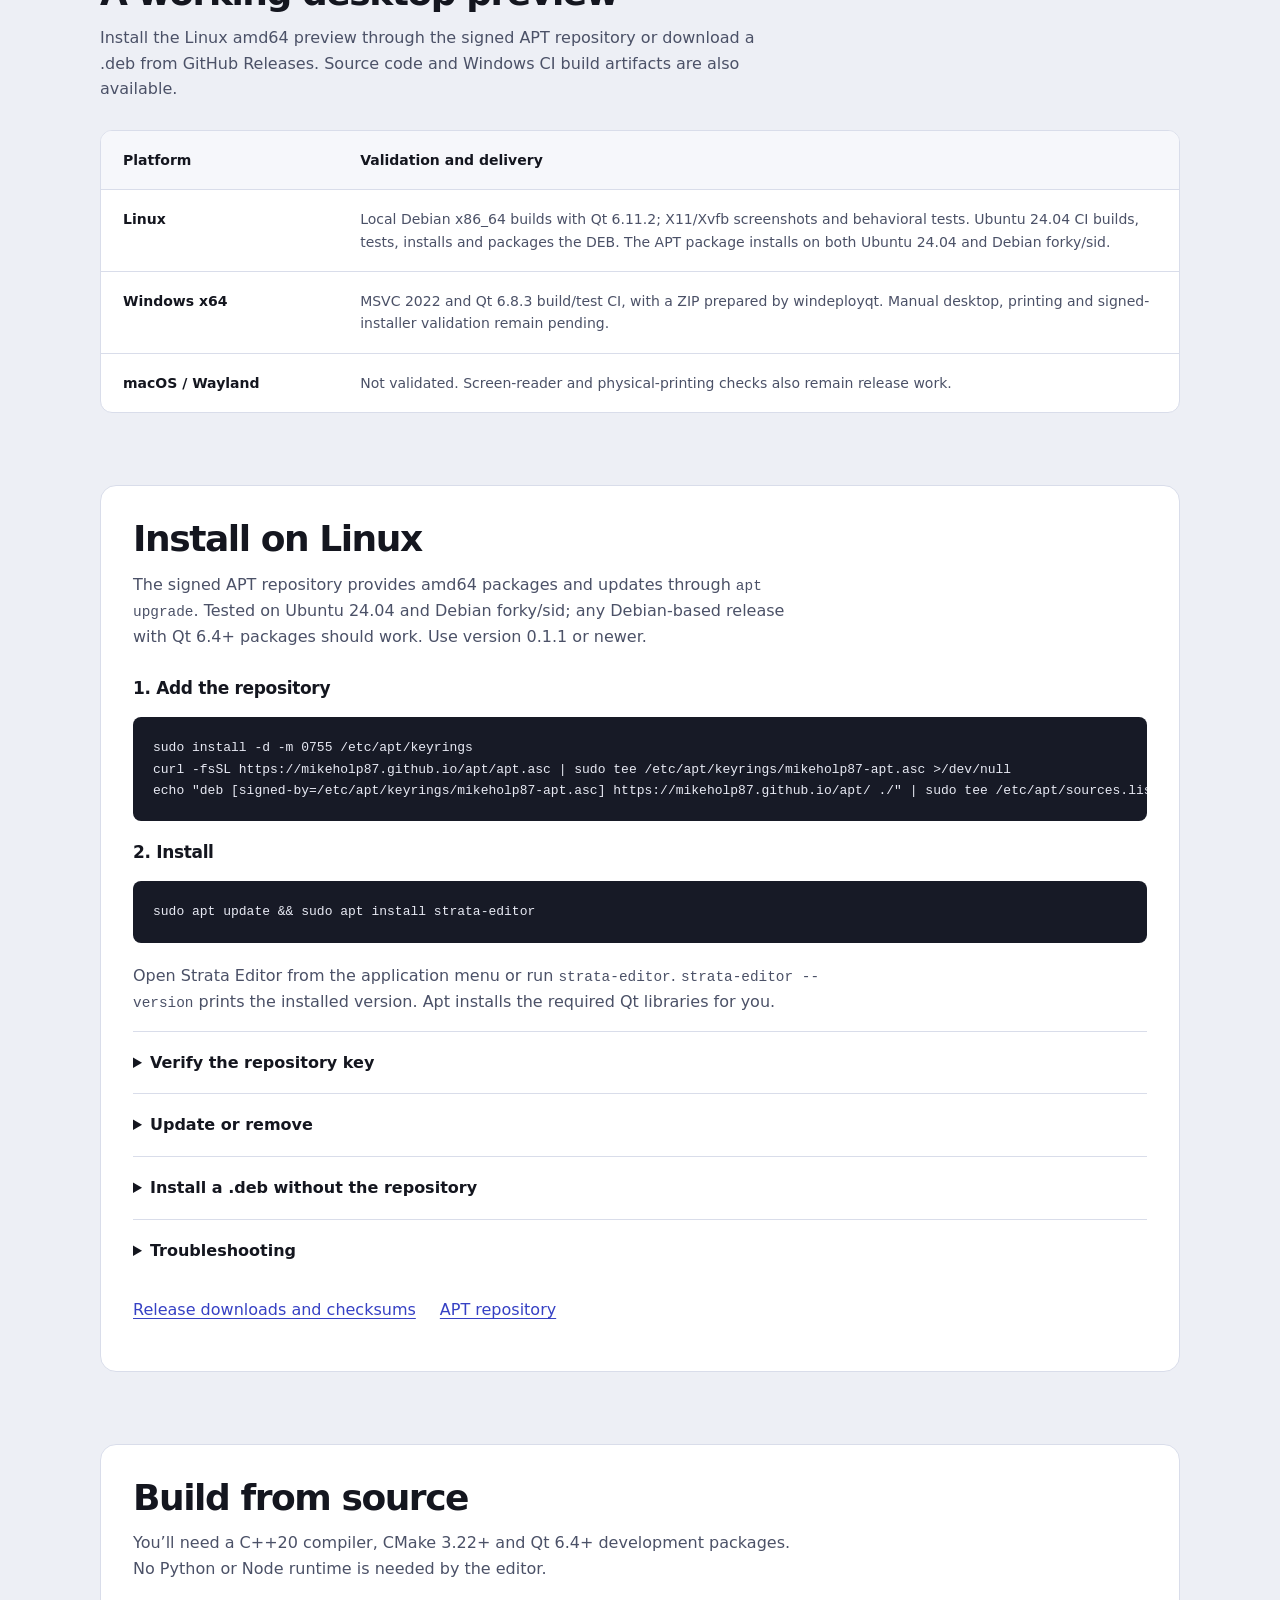
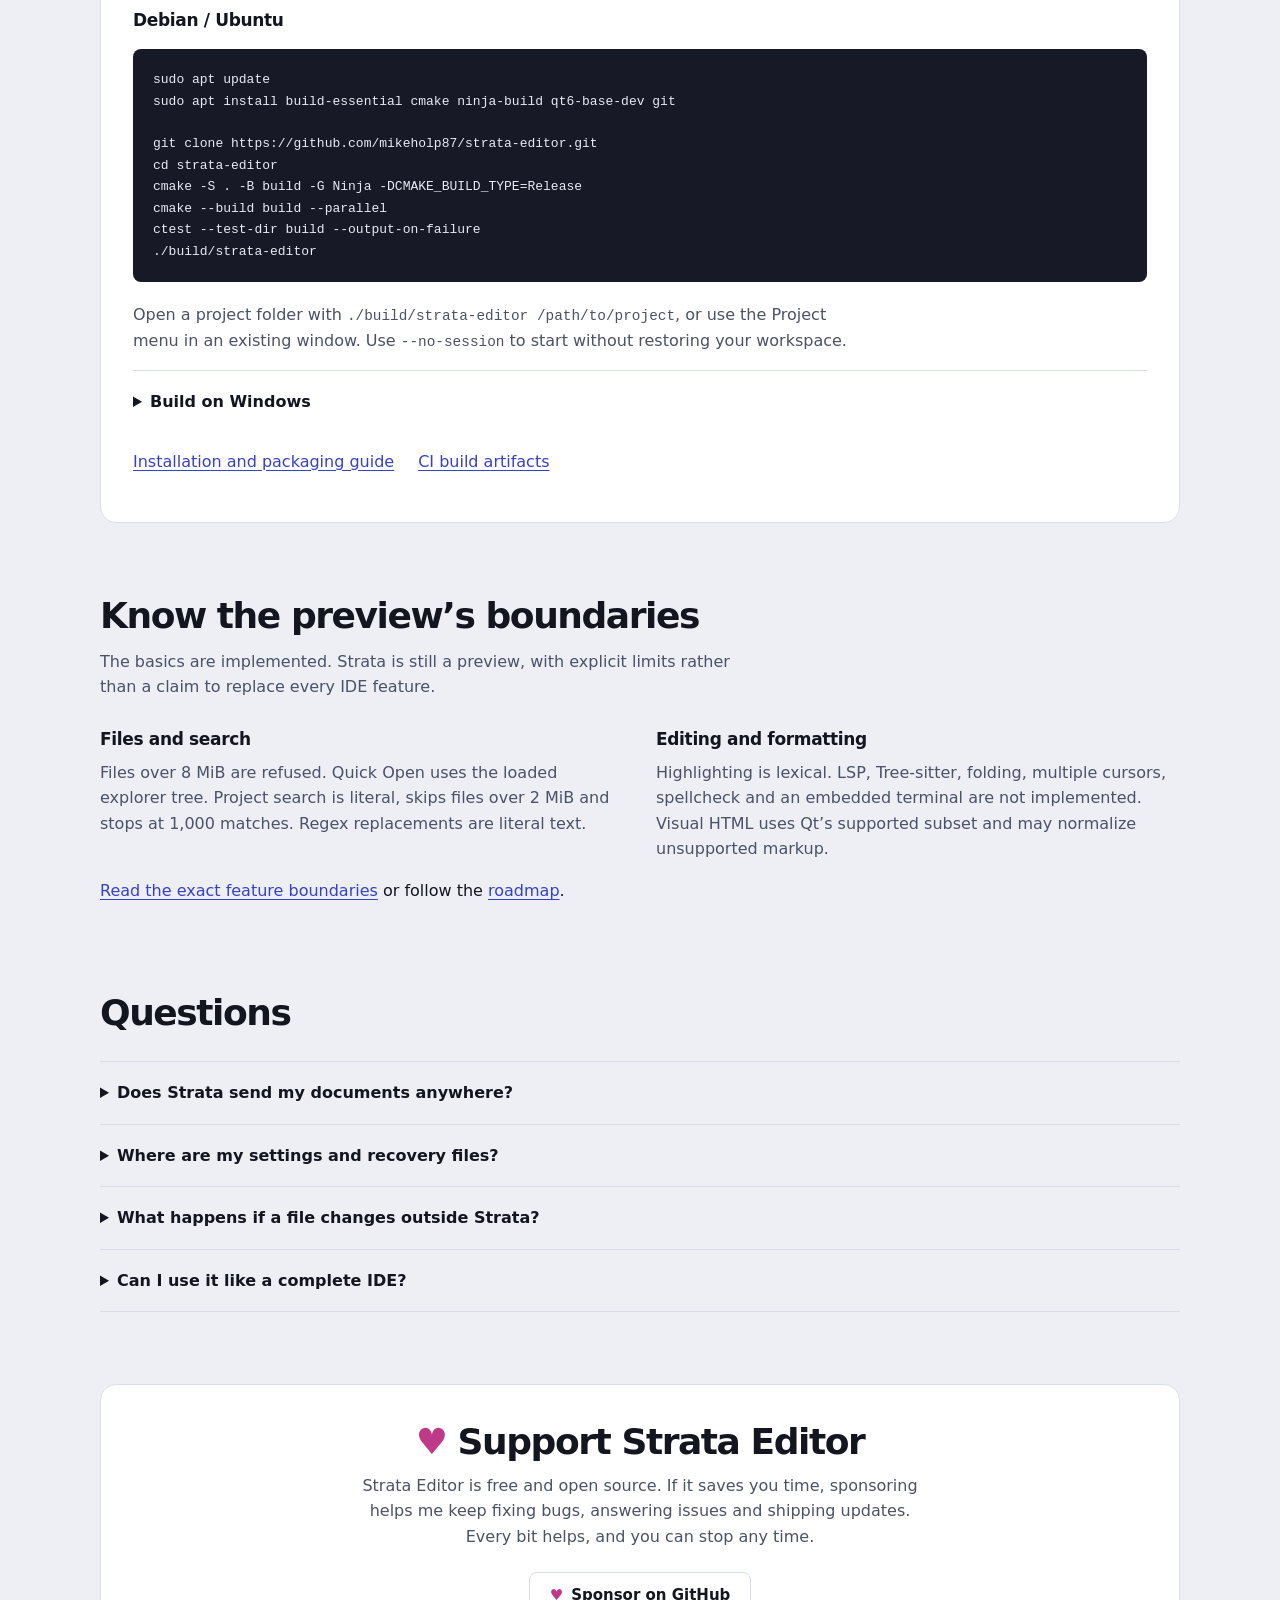
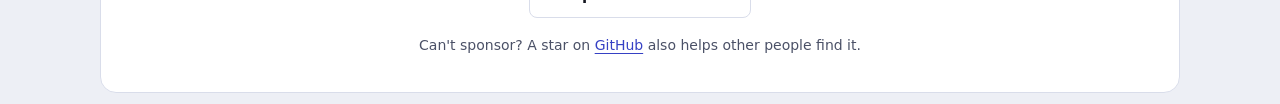
==== commit 04216230: "fix: audit bugs (comment highlighting, toggle comment, instance forwarding, HTML guard, recovery sta" ====
--- a/docs/index.html
+++ b/docs/index.html
@@ -66,7 +66,7 @@
     </header>
     <main id="content">
       <section class="hero" aria-labelledby="hero-title">
-        <p class="status">Free and open source. Version 0.1.2 preview.</p>
+        <p class="status">Free and open source. Version @VERSION@ preview.</p>
         <h1 id="hero-title">One workspace for code and words.</h1>
         <p class="lead">Edit text, source code, Markdown and formatted HTML in a native desktop app. Keep two views of a document open, see your Markdown as you write, and work without an account or cloud service.</p>
         <div class="actions">
@@ -82,7 +82,7 @@
 <section id="what-is" class="section" aria-labelledby="what-is-title">
 <div class="section-head">
 <h2 id="what-is-title">What is Strata Editor?</h2>
-<p>Strata Editor is a free, open source native desktop editor for plain text, source code, Markdown and formatted HTML, written in C++20 with Qt 6. It keeps code and writing in one workspace: tabs, line numbers, syntax highlighting and split views let you keep two views of one document open. Markdown files switch between Source, Split and Preview modes and export to HTML or PDF, while formatted HTML documents can be written visually with headings, fonts, lists and tables. Keyboard shortcuts are configurable and checked for conflicts, saves are atomic, and local recovery snapshots protect your work. It needs no account or cloud service, sends no telemetry and uses the MIT license. Version 0.1.1 is a preview: on Debian or Ubuntu 24.04 you install the Linux amd64 package from the signed APT repository, or download the .deb from GitHub Releases.</p>
+<p>Strata Editor is a free, open source native desktop editor for plain text, source code, Markdown and formatted HTML, written in C++20 with Qt 6. It keeps code and writing in one workspace: tabs, line numbers, syntax highlighting and split views let you keep two views of one document open. Markdown files switch between Source, Split and Preview modes and export to HTML or PDF, while formatted HTML documents can be written visually with headings, fonts, lists and tables. Keyboard shortcuts are configurable and checked for conflicts, saves are atomic, and local recovery snapshots protect your work. It needs no account or cloud service, sends no telemetry and uses the MIT license. Version @VERSION@ is a preview: on Debian or Ubuntu 24.04 you install the Linux amd64 package from the signed APT repository, or download the .deb from GitHub Releases.</p>
 <p><small>Version @VERSION@ · Released @DATE_HUMAN@</small></p>
 </div>
 </section>
